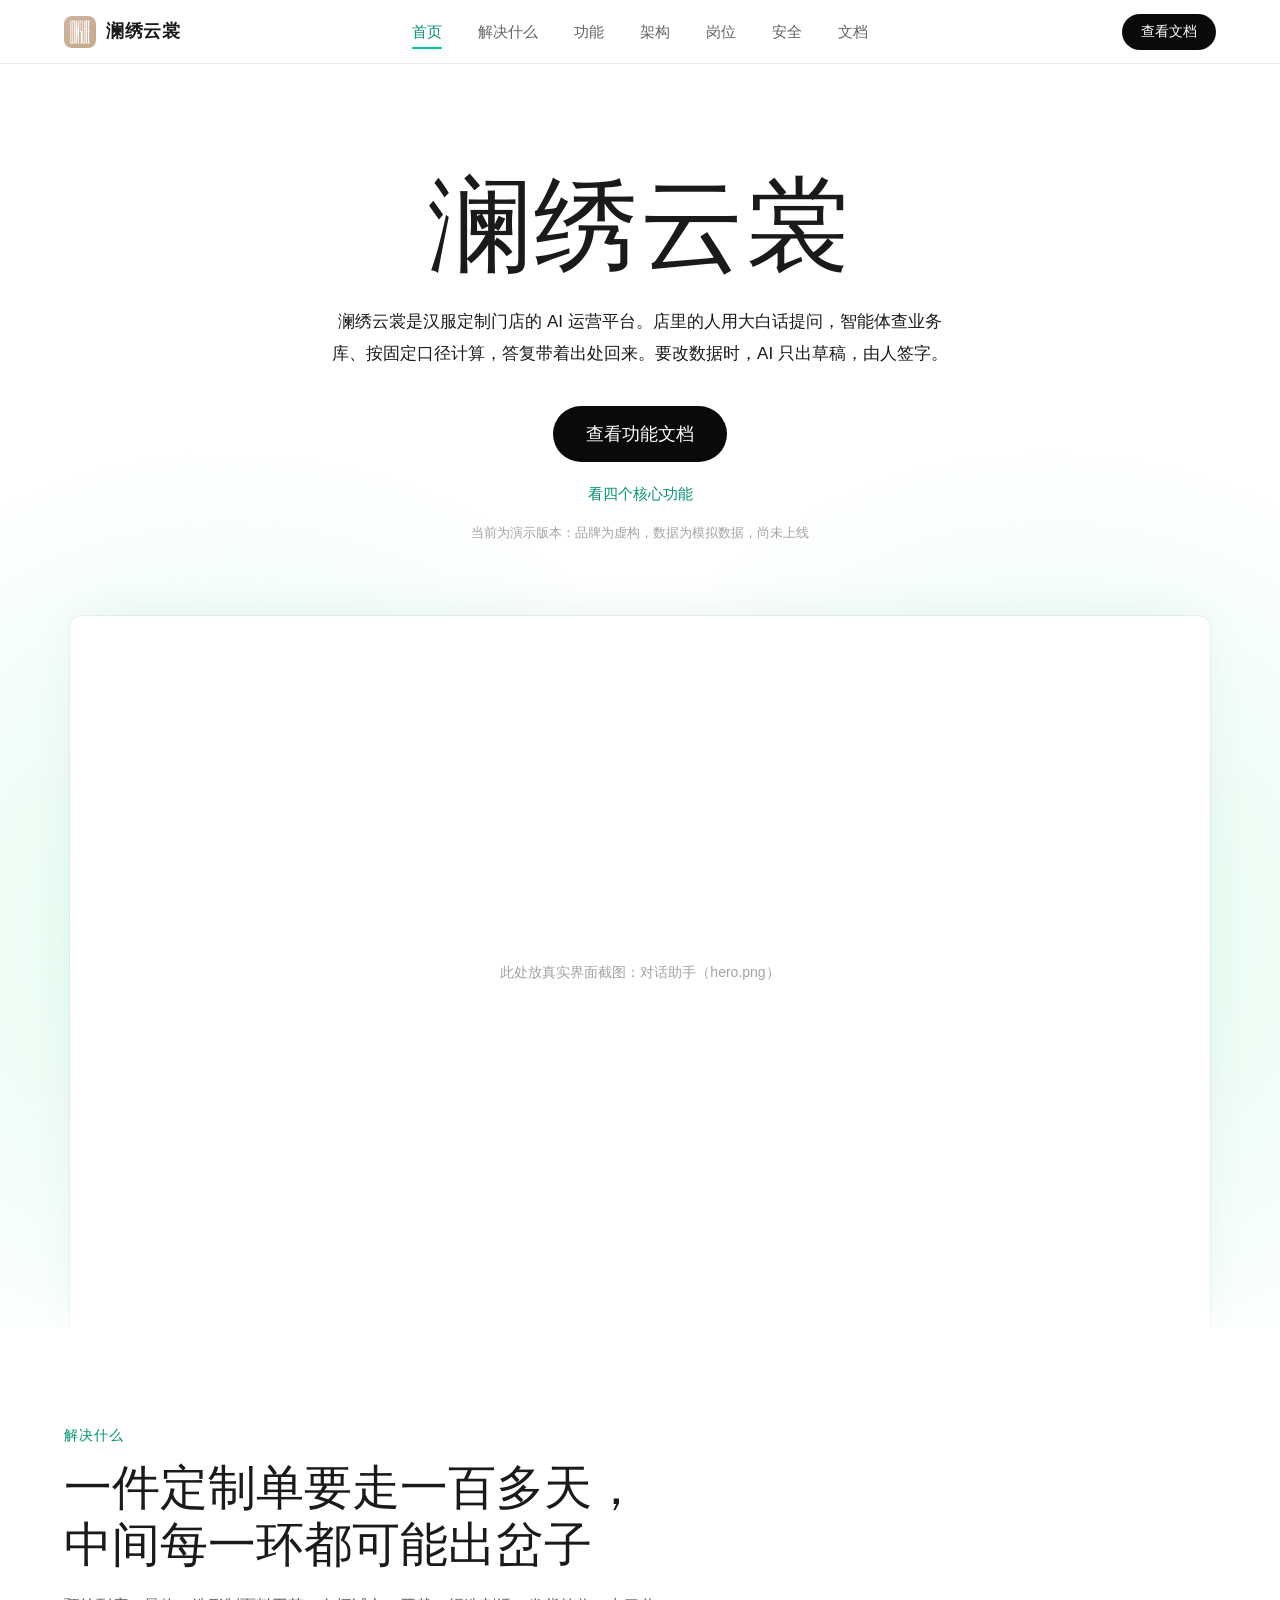
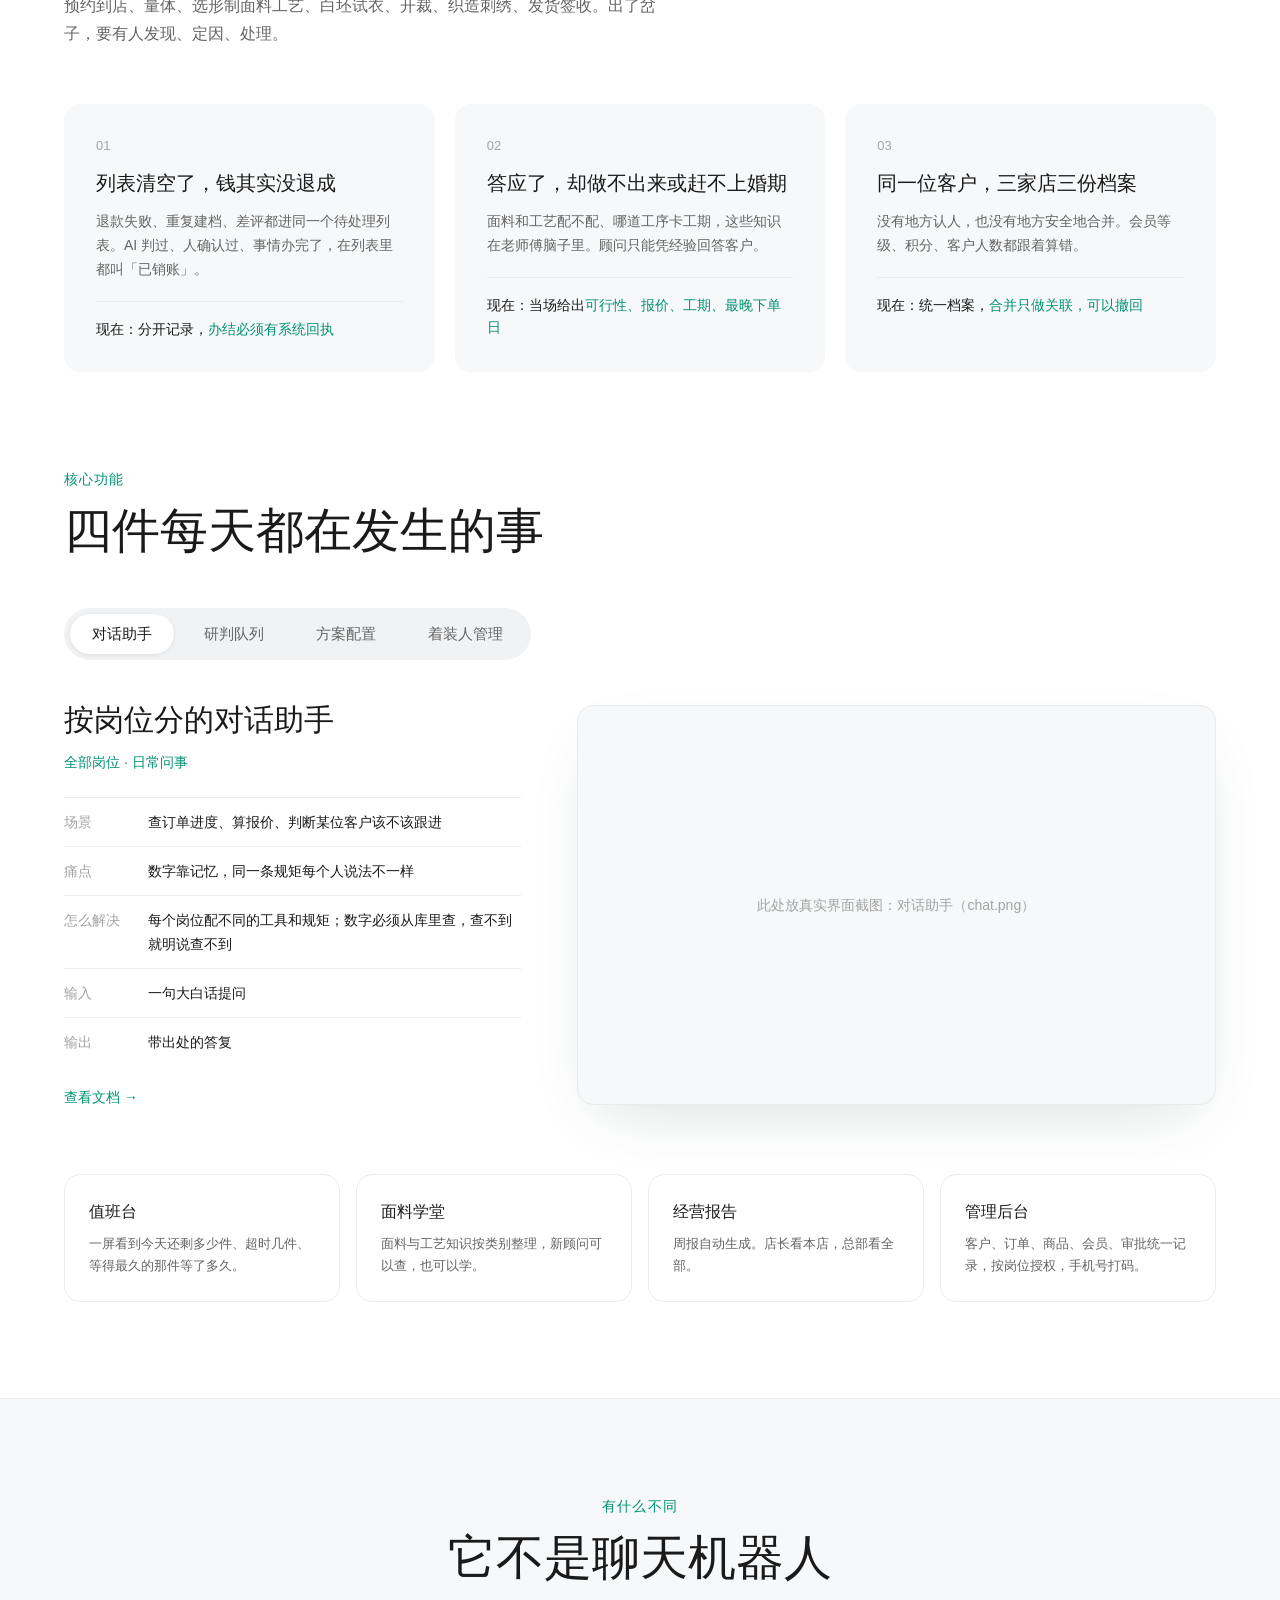
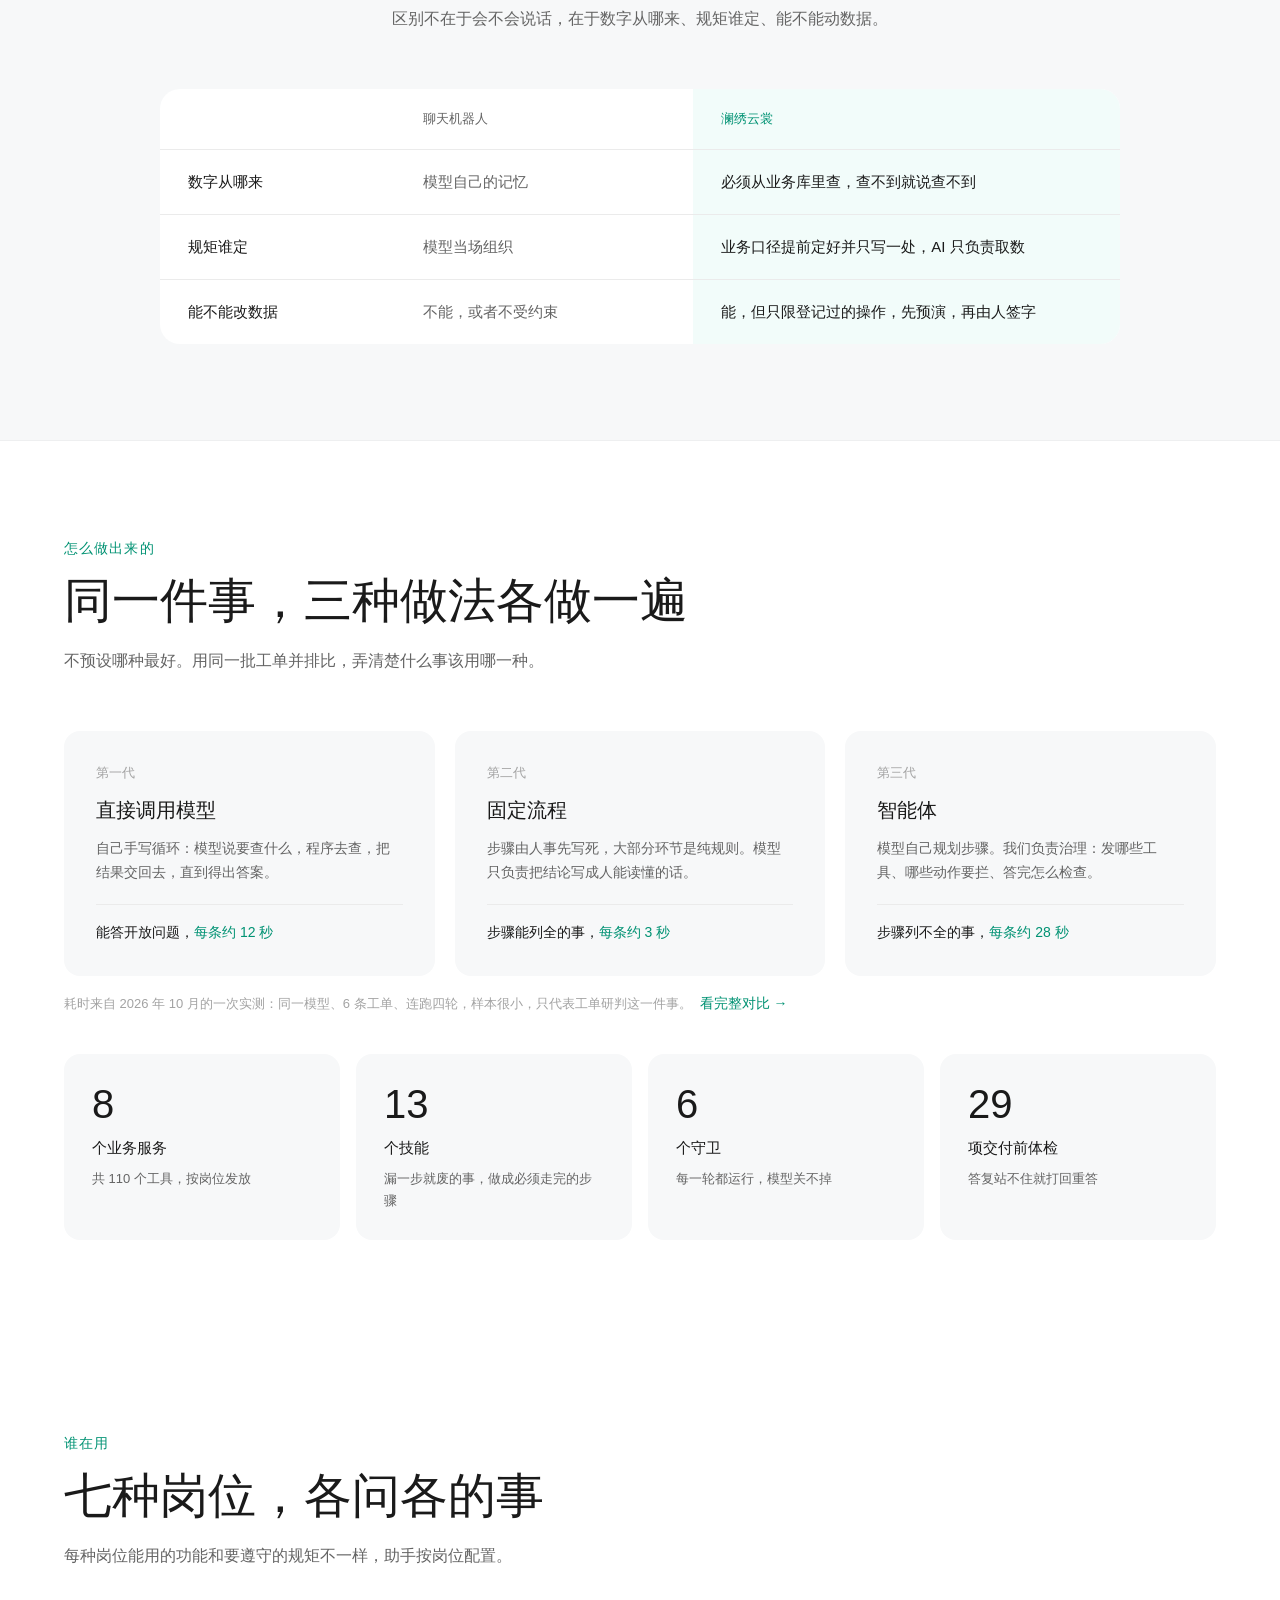
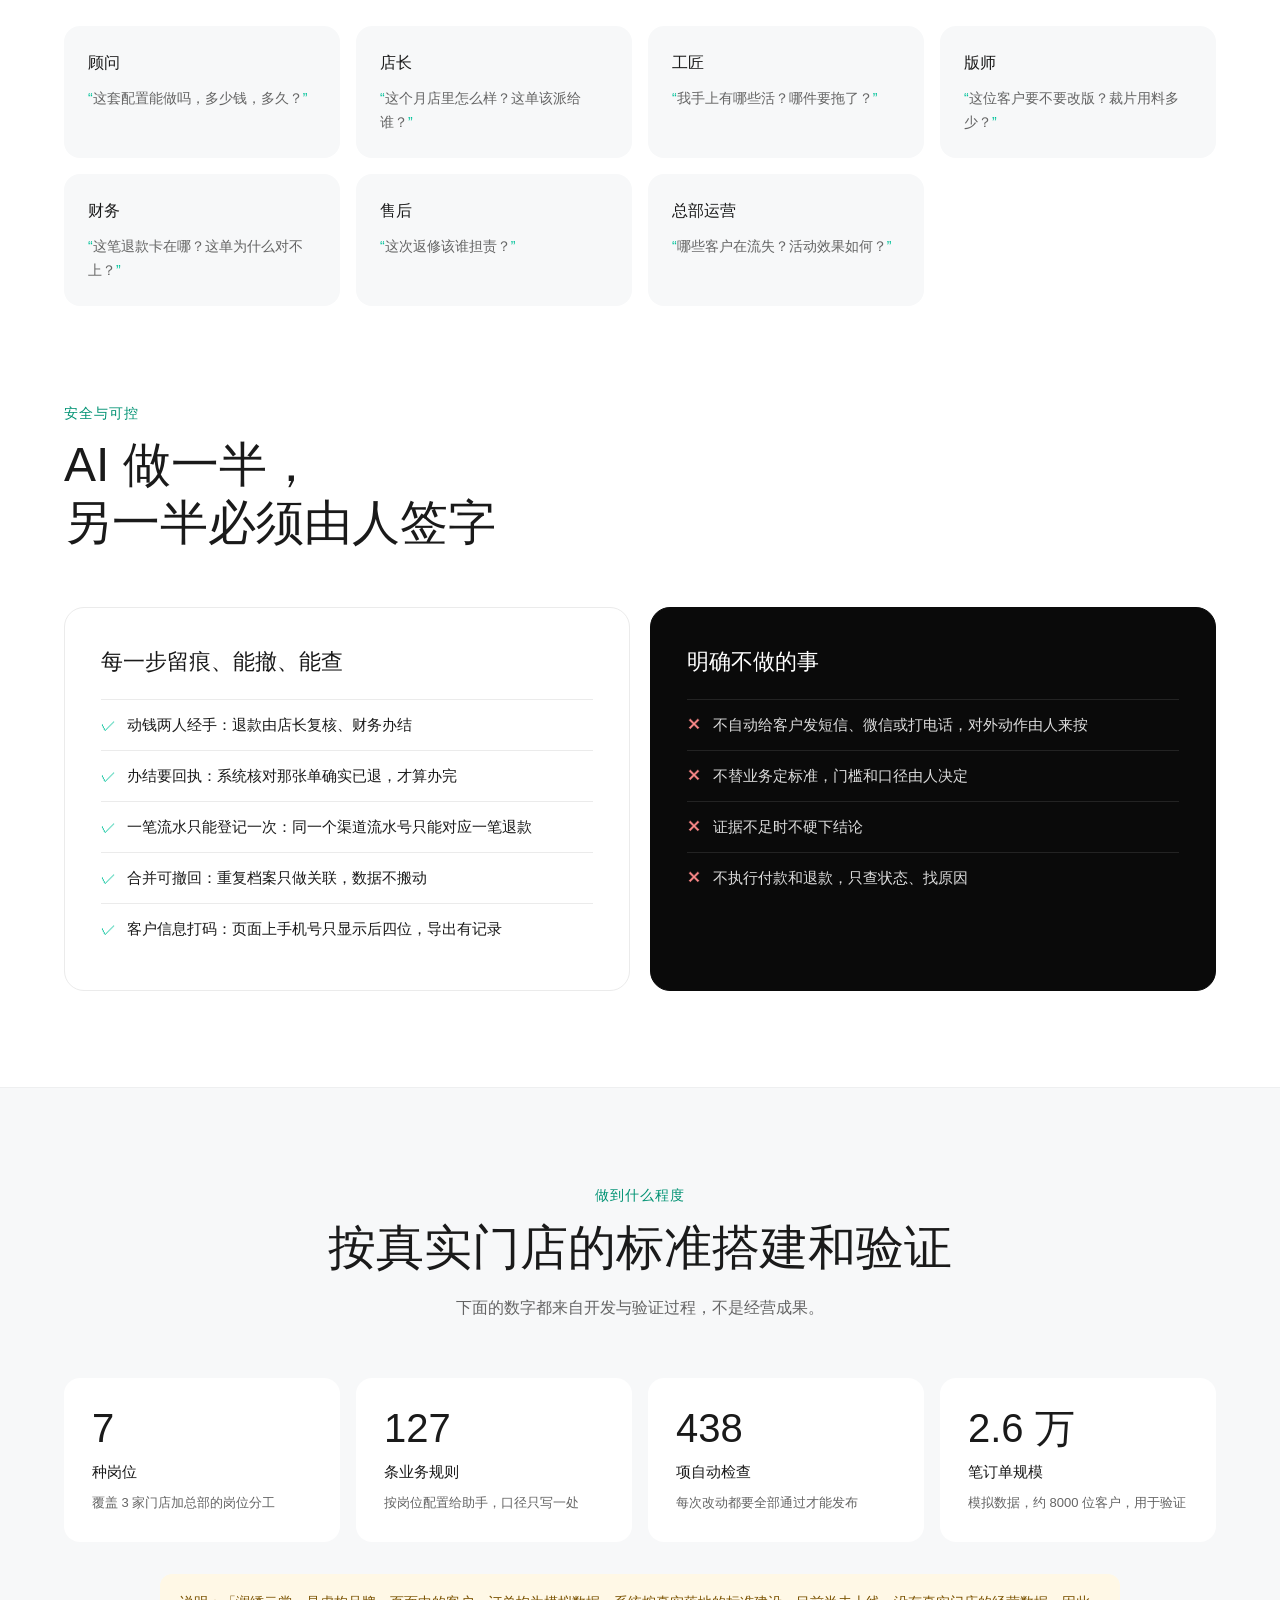
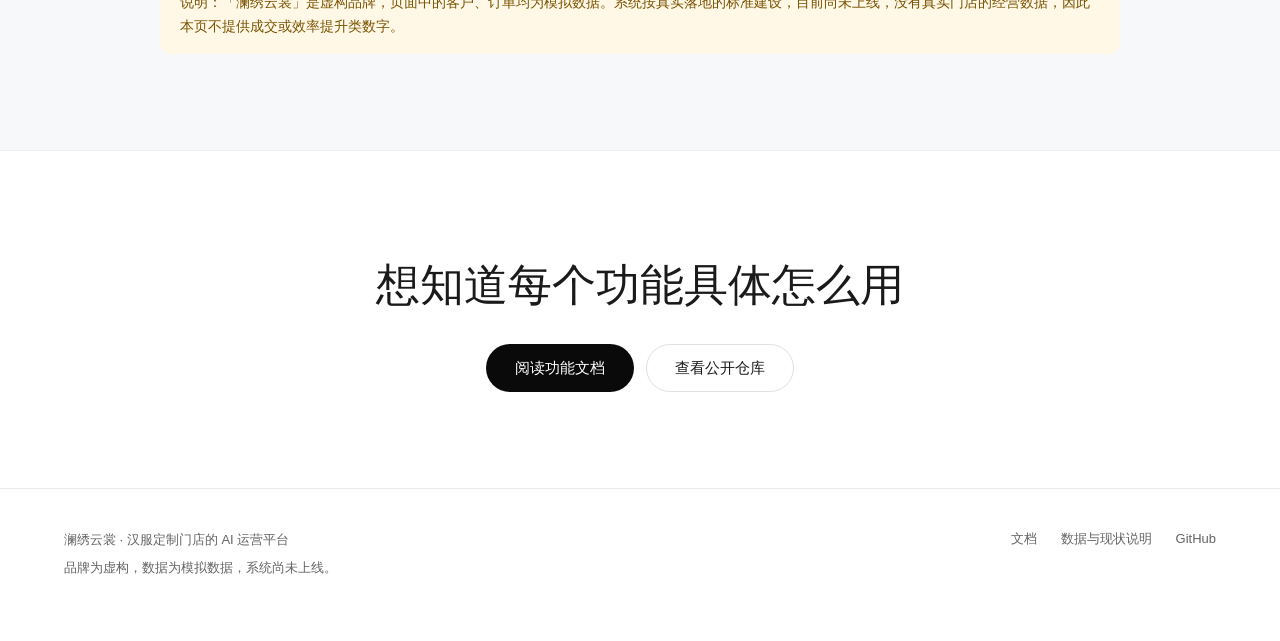
==== index.html @ f22b5553 "换上用户给的标志；手机宽度下防止页面被撑宽 标志原图 3072 见方约 5MB，缩成 180 和 64 两份用于页头和标签页图标。 开发会话用无界面浏览器拍图发现手机宽度下首页整体左偏、左边的字被切。" ====
<!doctype html>
<html lang="zh-CN">
<head>
<meta charset="utf-8">
<meta name="viewport" content="width=device-width, initial-scale=1">
<title>澜绣云裳 · 汉服定制门店的 AI 运营平台</title>
<meta name="description" content="店里的人用大白话问，智能体去查库、按固定口径算，给出带出处的答复；要动数据时 AI 出草稿、人签字。">
<link rel="icon" type="image/png" href="assets/favicon.png">
<link rel="apple-touch-icon" href="assets/logo-180.png">
<link rel="stylesheet" href="style.css">
</head>
<body>

<header class="head">
  <div class="wrap">
    <a class="logo" href="index.html"><img class="logo-img" src="assets/logo-180.png" alt="澜绣云裳 LONSUEE 标志" width="32" height="32">澜绣云裳</a>
    <nav class="nav">
      <a class="on" href="index.html">首页</a>
      <a href="#pain">解决什么</a>
      <a href="#features">功能</a>
      <a href="#arch">架构</a>
      <a href="#roles">岗位</a>
      <a href="#safe">安全</a>
      <a href="docs.html">文档</a>
    </nav>
    <a class="btn btn-dark btn-sm" href="docs.html">查看文档</a>
  </div>
</header>

<main>

<section class="hero">
  <div class="wrap">
    <h1>澜绣云裳</h1>
    <p class="lead">澜绣云裳是汉服定制门店的 AI 运营平台。店里的人用大白话提问，智能体查业务库、按固定口径计算，答复带着出处回来。要改数据时，AI 只出草稿，由人签字。</p>
    <div class="actions">
      <a class="btn btn-dark" href="docs.html">查看功能文档</a>
    </div>
    <a class="hero-link" href="#features">看四个核心功能</a>
    <p class="hero-note">当前为演示版本：品牌为虚构，数据为模拟数据，尚未上线</p>
    <div class="hero-shot">
      <div class="shot" data-name="对话助手（hero.png）"><img src="screenshots/hero.png" alt="对话助手界面"><span class="tag">演示数据</span></div>
    </div>
  </div>
</section>

<section class="block" id="pain">
  <div class="wrap">
    <div class="eyebrow">解决什么</div>
    <h2 class="h2">一件定制单要走一百多天，<br>中间每一环都可能出岔子</h2>
    <p class="sub">预约到店、量体、选形制面料工艺、白坯试衣、开裁、织造刺绣、发货签收。出了岔子，要有人发现、定因、处理。</p>
    <div class="grid3">
      <div class="card">
        <div class="n">01</div>
        <h3>列表清空了，钱其实没退成</h3>
        <p>退款失败、重复建档、差评都进同一个待处理列表。AI 判过、人确认过、事情办完了，在列表里都叫「已销账」。</p>
        <div class="cost">现在：分开记录，<b>办结必须有系统回执</b></div>
      </div>
      <div class="card">
        <div class="n">02</div>
        <h3>答应了，却做不出来或赶不上婚期</h3>
        <p>面料和工艺配不配、哪道工序卡工期，这些知识在老师傅脑子里。顾问只能凭经验回答客户。</p>
        <div class="cost">现在：当场给出<b>可行性、报价、工期、最晚下单日</b></div>
      </div>
      <div class="card">
        <div class="n">03</div>
        <h3>同一位客户，三家店三份档案</h3>
        <p>没有地方认人，也没有地方安全地合并。会员等级、积分、客户人数都跟着算错。</p>
        <div class="cost">现在：统一档案，<b>合并只做关联，可以撤回</b></div>
      </div>
    </div>
  </div>
</section>

<section class="block" id="features" style="padding-top:0">
  <div class="wrap">
    <div class="eyebrow">核心功能</div>
    <h2 class="h2">四件每天都在发生的事</h2>
    <div class="tabs" role="tablist">
      <button class="on" data-t="chat">对话助手</button>
      <button data-t="queue">研判队列</button>
      <button data-t="scheme">方案配置</button>
      <button data-t="wearers">着装人管理</button>
    </div>

    <div class="scene on" id="s-chat">
      <div>
        <h3>按岗位分的对话助手</h3>
        <div class="who">全部岗位 · 日常问事</div>
        <ul class="six">
          <li><span>场景</span>查订单进度、算报价、判断某位客户该不该跟进</li>
          <li><span>痛点</span>数字靠记忆，同一条规矩每个人说法不一样</li>
          <li><span>怎么解决</span>每个岗位配不同的工具和规矩；数字必须从库里查，查不到就明说查不到</li>
          <li><span>输入</span>一句大白话提问</li>
          <li><span>输出</span>带出处的答复</li>
        </ul>
        <a class="more" href="docs.html#chat">查看文档 →</a>
      </div>
      <div class="shot" data-name="对话助手（chat.png）"><img src="screenshots/chat.png" alt="对话助手界面"><span class="tag">演示数据</span></div>
    </div>

    <div class="scene" id="s-queue">
      <div>
        <h3>研判队列：AI 出草稿，人签字</h3>
        <div class="who">店长 · 售后 · 财务 · 总部运营</div>
        <ul class="six">
          <li><span>场景</span>处理退款失败、疑似重复客户、售后判责、差评</li>
          <li><span>痛点</span>「AI 判了」「人认了」「办完了」混成一个状态，看着清空了钱没退</li>
          <li><span>怎么解决</span>AI 给出根因、建议和证据；人采纳、改判或升级；凭系统单号回执才能办结；动钱的事两个人经手</li>
          <li><span>输入</span>系统每天扫出的待处理事项</li>
          <li><span>输出</span>可追溯的处理结论和办结回执</li>
        </ul>
        <a class="more" href="docs.html#queue">查看文档 →</a>
      </div>
      <div class="shot" data-name="研判队列（queue.png）"><img src="screenshots/queue.png" alt="研判队列界面"><span class="tag">演示数据</span></div>
    </div>

    <div class="scene" id="s-scheme">
      <div>
        <h3>方案配置：当场回答能不能做</h3>
        <div class="who">顾问 · 店内接待定制客户</div>
        <ul class="six">
          <li><span>场景</span>客户选好形制、面料、工艺，问能不能做、多少钱、什么时候拿到</li>
          <li><span>痛点</span>相容关系和工期卡点靠经验，答应了才发现做不出或赶不上</li>
          <li><span>怎么解决</span>按工艺相容规则和产能排期，当场给出结论</li>
          <li><span>输入</span>客户的选择和期望交付日期</li>
          <li><span>输出</span>可行性、报价、工期、最晚下单日</li>
        </ul>
        <a class="more" href="docs.html#scheme">查看文档 →</a>
      </div>
      <div class="shot" data-name="方案配置（scheme.png）"><img src="screenshots/scheme.png" alt="方案配置界面"><span class="tag">演示数据</span></div>
    </div>

    <div class="scene" id="s-wearers">
      <div>
        <h3>着装人管理：尺码跟着穿的人走</h3>
        <div class="who">顾问 · 一家人里有多位穿衣的人</div>
        <ul class="six">
          <li><span>场景</span>妈妈给女儿定制：付款的、收货的、量体的是三个人</li>
          <li><span>痛点</span>尺码记在付款人名下，孩子长高了没人知道该重新量</li>
          <li><span>怎么解决</span>按穿的人管理尺码和复量提醒，儿童带成长身高预测</li>
          <li><span>输入</span>量体记录</li>
          <li><span>输出</span>尺码推荐、复量提醒</li>
        </ul>
        <a class="more" href="docs.html#wearers">查看文档 →</a>
      </div>
      <div class="shot" data-name="着装人管理（wearers.png）"><img src="screenshots/wearers.png" alt="着装人管理界面"><span class="tag">演示数据</span></div>
    </div>

    <div class="grid4">
      <a class="mini" href="docs.html#duty"><h4>值班台</h4><p>一屏看到今天还剩多少件、超时几件、等得最久的那件等了多久。</p></a>
      <a class="mini" href="docs.html#fabric"><h4>面料学堂</h4><p>面料与工艺知识按类别整理，新顾问可以查，也可以学。</p></a>
      <a class="mini" href="docs.html#report"><h4>经营报告</h4><p>周报自动生成。店长看本店，总部看全部。</p></a>
      <a class="mini" href="docs.html#admin"><h4>管理后台</h4><p>客户、订单、商品、会员、审批统一记录，按岗位授权，手机号打码。</p></a>
    </div>
  </div>
</section>

<section class="block panel center">
  <div class="wrap">
    <div class="eyebrow">有什么不同</div>
    <h2 class="h2">它不是聊天机器人</h2>
    <p class="sub">区别不在于会不会说话，在于数字从哪来、规矩谁定、能不能动数据。</p>
    <div class="cmp">
      <div class="row hd"><div></div><div>聊天机器人</div><div>澜绣云裳</div></div>
      <div class="row"><div>数字从哪来</div><div>模型自己的记忆</div><div>必须从业务库里查，查不到就说查不到</div></div>
      <div class="row"><div>规矩谁定</div><div>模型当场组织</div><div>业务口径提前定好并只写一处，AI 只负责取数</div></div>
      <div class="row"><div>能不能改数据</div><div>不能，或者不受约束</div><div>能，但只限登记过的操作，先预演，再由人签字</div></div>
    </div>
  </div>
</section>

<section class="block" id="arch">
  <div class="wrap">
    <div class="eyebrow">怎么做出来的</div>
    <h2 class="h2">同一件事，三种做法各做一遍</h2>
    <p class="sub">不预设哪种最好。用同一批工单并排比，弄清楚什么事该用哪一种。</p>
    <div class="grid3">
      <a class="card" href="docs.html#v1">
        <div class="n">第一代</div>
        <h3>直接调用模型</h3>
        <p>自己手写循环：模型说要查什么，程序去查，把结果交回去，直到得出答案。</p>
        <div class="cost">能答开放问题，<b>每条约 12 秒</b></div>
      </a>
      <a class="card" href="docs.html#v2">
        <div class="n">第二代</div>
        <h3>固定流程</h3>
        <p>步骤由人事先写死，大部分环节是纯规则。模型只负责把结论写成人能读懂的话。</p>
        <div class="cost">步骤能列全的事，<b>每条约 3 秒</b></div>
      </a>
      <a class="card" href="docs.html#v3">
        <div class="n">第三代</div>
        <h3>智能体</h3>
        <p>模型自己规划步骤。我们负责治理：发哪些工具、哪些动作要拦、答完怎么检查。</p>
        <div class="cost">步骤列不全的事，<b>每条约 28 秒</b></div>
      </a>
    </div>
    <p class="hero-note" style="text-align:left">耗时来自 2026 年 10 月的一次实测：同一模型、6 条工单、连跑四轮，样本很小，只代表工单研判这一件事。<a class="more" style="margin:0 0 0 8px" href="docs.html#compare">看完整对比 →</a></p>
    <div class="facts" style="margin-top:40px">
      <a class="fact" href="docs.html#services" style="background:var(--sunken)"><div class="v">8</div><div class="k">个业务服务</div><div class="q">共 110 个工具，按岗位发放</div></a>
      <a class="fact" href="docs.html#skills" style="background:var(--sunken)"><div class="v">13</div><div class="k">个技能</div><div class="q">漏一步就废的事，做成必须走完的步骤</div></a>
      <a class="fact" href="docs.html#guards" style="background:var(--sunken)"><div class="v">6</div><div class="k">个守卫</div><div class="q">每一轮都运行，模型关不掉</div></a>
      <a class="fact" href="docs.html#loop" style="background:var(--sunken)"><div class="v">29</div><div class="k">项交付前体检</div><div class="q">答复站不住就打回重答</div></a>
    </div>
  </div>
</section>

<section class="block" id="roles">
  <div class="wrap">
    <div class="eyebrow">谁在用</div>
    <h2 class="h2">七种岗位，各问各的事</h2>
    <p class="sub">每种岗位能用的功能和要遵守的规矩不一样，助手按岗位配置。</p>
    <div class="roles">
      <div class="role"><b>顾问</b><p>这套配置能做吗，多少钱，多久？</p></div>
      <div class="role"><b>店长</b><p>这个月店里怎么样？这单该派给谁？</p></div>
      <div class="role"><b>工匠</b><p>我手上有哪些活？哪件要拖了？</p></div>
      <div class="role"><b>版师</b><p>这位客户要不要改版？裁片用料多少？</p></div>
      <div class="role"><b>财务</b><p>这笔退款卡在哪？这单为什么对不上？</p></div>
      <div class="role"><b>售后</b><p>这次返修该谁担责？</p></div>
      <div class="role"><b>总部运营</b><p>哪些客户在流失？活动效果如何？</p></div>
    </div>
  </div>
</section>

<section class="block" id="safe" style="padding-top:0">
  <div class="wrap">
    <div class="eyebrow">安全与可控</div>
    <h2 class="h2">AI 做一半，<br>另一半必须由人签字</h2>
    <div class="safe">
      <div class="box">
        <h3>每一步留痕、能撤、能查</h3>
        <ul>
          <li><b>动钱两人经手</b>：退款由店长复核、财务办结</li>
          <li><b>办结要回执</b>：系统核对那张单确实已退，才算办完</li>
          <li><b>一笔流水只能登记一次</b>：同一个渠道流水号只能对应一笔退款</li>
          <li><b>合并可撤回</b>：重复档案只做关联，数据不搬动</li>
          <li><b>客户信息打码</b>：页面上手机号只显示后四位，导出有记录</li>
        </ul>
      </div>
      <div class="box dark">
        <h3>明确不做的事</h3>
        <ul>
          <li>不自动给客户发短信、微信或打电话，对外动作由人来按</li>
          <li>不替业务定标准，门槛和口径由人决定</li>
          <li>证据不足时不硬下结论</li>
          <li>不执行付款和退款，只查状态、找原因</li>
        </ul>
      </div>
    </div>
  </div>
</section>

<section class="block panel center">
  <div class="wrap">
    <div class="eyebrow">做到什么程度</div>
    <h2 class="h2">按真实门店的标准搭建和验证</h2>
    <p class="sub">下面的数字都来自开发与验证过程，不是经营成果。</p>
    <div class="facts">
      <div class="fact"><div class="v">7</div><div class="k">种岗位</div><div class="q">覆盖 3 家门店加总部的岗位分工</div></div>
      <div class="fact"><div class="v">127</div><div class="k">条业务规则</div><div class="q">按岗位配置给助手，口径只写一处</div></div>
      <div class="fact"><div class="v">438</div><div class="k">项自动检查</div><div class="q">每次改动都要全部通过才能发布</div></div>
      <div class="fact"><div class="v">2.6 万</div><div class="k">笔订单规模</div><div class="q">模拟数据，约 8000 位客户，用于验证</div></div>
    </div>
    <div class="notice">说明：「澜绣云裳」是虚构品牌，页面中的客户、订单均为模拟数据。系统按真实落地的标准建设，目前尚未上线，没有真实门店的经营数据，因此本页不提供成交或效率提升类数字。</div>
  </div>
</section>

<section class="cta">
  <div class="wrap">
    <h2 class="h2">想知道每个功能具体怎么用</h2>
    <div class="actions">
      <a class="btn btn-dark" href="docs.html">阅读功能文档</a>
      <a class="btn btn-line" href="https://github.com/843773296-rgb/lanxiu-yunshang-agent" rel="noopener">查看公开仓库</a>
    </div>
  </div>
</section>

</main>

<footer>
  <div class="wrap">
    <div>
      <p>澜绣云裳 · 汉服定制门店的 AI 运营平台</p>
      <p>品牌为虚构，数据为模拟数据，系统尚未上线。</p>
    </div>
    <div class="links">
      <a href="docs.html">文档</a>
      <a href="docs.html#status">数据与现状说明</a>
      <a href="https://github.com/843773296-rgb/lanxiu-yunshang-agent" rel="noopener">GitHub</a>
    </div>
  </div>
</footer>

<script>
// 截图没放进 screenshots/ 时显示占位框
document.querySelectorAll('.shot img').forEach(function (img) {
  function empty() { img.parentNode.classList.add('empty'); }
  if (img.complete && !img.naturalWidth) empty();
  img.addEventListener('error', empty);
});
// 功能切换
document.querySelectorAll('.tabs button').forEach(function (b) {
  b.addEventListener('click', function () {
    document.querySelectorAll('.tabs button').forEach(function (x) { x.classList.toggle('on', x === b); });
    document.querySelectorAll('.scene').forEach(function (s) { s.classList.toggle('on', s.id === 's-' + b.dataset.t); });
  });
});
</script>
</body>
</html>
---- style.css ----
/* 澜绣云裳介绍页 · 首页与文档页共用样式 */
:root {
  --brand: #00c29a;
  --brand-deep: #009273;
  --brand-50: #f2fcfa;
  --brand-100: #ddf0ec;
  --text: #1a1a1a;
  --text-2: #646464;
  --text-3: #a3a3a3;
  --page: #fff;
  --sunken: #f7f8f9;
  --chip: #f1f2f4;
  --border: #ebebeb;
  --dark: #0a0a0a;
  --warn-bg: #fff8e6;
  --warn-text: #7a5200;
  --container: 1200px;
  --header-h: 64px;
  --r-card: 16px;
  --r-panel: 20px;
  --font: "PingFang SC", -apple-system, BlinkMacSystemFont, "Segoe UI", "Microsoft YaHei", Roboto, "Helvetica Neue", sans-serif;
}
* { box-sizing: border-box; }
html { scroll-behavior: smooth; scroll-padding-top: calc(var(--header-h) + 16px); }
body { margin: 0; font-family: var(--font); color: var(--text); background: var(--page); line-height: 1.6; -webkit-font-smoothing: antialiased; }
a { color: inherit; text-decoration: none; }
img { max-width: 100%; display: block; }
.wrap { max-width: var(--container); margin: 0 auto; padding: 0 24px; }

/* 顶栏 */
.head { position: fixed; top: 0; left: 0; right: 0; z-index: 50; height: var(--header-h); background: rgba(255,255,255,.82); backdrop-filter: blur(20px); -webkit-backdrop-filter: blur(20px); border-bottom: 1px solid rgba(189,189,189,.15); }
.head .wrap { height: 100%; display: flex; align-items: center; gap: 40px; }
.logo { display: flex; align-items: center; gap: 10px; font-size: 18px; font-weight: 600; letter-spacing: .04em; }
.logo-mark { width: 28px; height: 28px; border-radius: 8px; background: linear-gradient(135deg, var(--brand), #6fe0c6); color: #fff; display: grid; place-items: center; font-size: 15px; font-weight: 600; }
.nav { display: flex; gap: 28px; font-size: 14px; color: var(--text-2); flex: 1; }
.nav a:hover, .nav a.on { color: var(--text); }
.btn { display: inline-flex; align-items: center; justify-content: center; gap: 8px; height: 48px; padding: 0 28px; border-radius: 999px; font-size: 15px; font-weight: 500; border: 1px solid transparent; cursor: pointer; transition: transform .2s, background .2s, border-color .2s; }
.btn:hover { transform: translateY(-1px); }
.btn-dark { background: var(--dark); color: #fff; }
.btn-dark:hover { background: #2a2a2a; }
.btn-line { background: #fff; border-color: #e0e0e0; color: var(--text); }
.btn-line:hover { border-color: var(--text); }
.btn-sm { height: 36px; padding: 0 18px; font-size: 14px; }

/* 首屏 */
.hero { position: relative; overflow: hidden; padding-top: calc(var(--header-h) + 88px); text-align: center; }
.hero::before { content: ""; position: absolute; top: 60px; left: 50%; width: 1100px; height: 620px; margin-left: -550px; background: radial-gradient(closest-side at 35% 45%, #dbf7ff 0%, rgba(219,247,255,0) 100%), radial-gradient(closest-side at 68% 50%, #e9fff4 0%, rgba(233,255,244,0) 100%); pointer-events: none; }
.hero .wrap { position: relative; }
.pill { display: inline-flex; align-items: center; gap: 8px; height: 32px; padding: 0 14px; border-radius: 999px; background: var(--brand-50); border: 1px solid var(--brand-100); color: var(--brand-deep); font-size: 13px; }
.pill i { width: 6px; height: 6px; border-radius: 50%; background: var(--brand); }
.hero h1 { margin: 24px 0 0; font-size: 80px; font-weight: 500; line-height: 1.08; letter-spacing: -.01em; }
.hero h1 em { font-style: normal; color: var(--brand-deep); }
.lead { max-width: 640px; margin: 24px auto 0; font-size: 16px; font-weight: 300; line-height: 28px; }
.actions { display: flex; justify-content: center; gap: 12px; margin-top: 32px; flex-wrap: wrap; }
.hero-note { margin-top: 16px; font-size: 13px; color: var(--text-3); }
.hero-shot { position: relative; max-width: 1040px; margin: 64px auto 0; }
.hero-shot::after { content: ""; position: absolute; left: 0; right: 0; bottom: 0; height: 160px; background: linear-gradient(to top, #fff 14%, rgba(255,255,255,0)); pointer-events: none; }

/* 截图框：真截图放进 screenshots/ 后自动显示，没放时显示占位 */
.shot { position: relative; border-radius: var(--r-card); border: 1px solid var(--border); background: var(--sunken); overflow: hidden; box-shadow: 0 24px 60px -24px rgba(0,60,50,.18); }
.shot img { width: 100%; height: auto; }
.shot.empty { aspect-ratio: 16 / 10; display: grid; place-items: center; }
.shot.empty img { display: none; }
.shot.empty::before { content: "此处放真实界面截图：" attr(data-name); color: var(--text-3); font-size: 14px; padding: 24px; text-align: center; }
.shot .tag { position: absolute; right: 12px; top: 12px; padding: 2px 10px; border-radius: 999px; background: rgba(10,10,10,.6); color: #fff; font-size: 12px; }
.shot.empty .tag { display: none; }

/* 通用版块 */
section.block { padding: 96px 0; }
.eyebrow { font-size: 14px; color: var(--brand-deep); letter-spacing: .08em; }
.h2 { margin: 12px 0 0; font-size: 48px; font-weight: 400; line-height: 1.2; }
.sub { max-width: 620px; margin: 18px 0 0; font-size: 16px; font-weight: 300; line-height: 28px; color: var(--text-2); }
.center { text-align: center; }
.center .sub { margin-left: auto; margin-right: auto; }

/* 痛点卡片 */
.grid3 { display: grid; grid-template-columns: repeat(3, 1fr); gap: 20px; margin-top: 56px; }
.card { padding: 32px; border-radius: var(--r-card); background: var(--sunken); }
.card .n { font-size: 13px; color: var(--text-3); }
.card h3 { margin: 12px 0 0; font-size: 20px; font-weight: 500; line-height: 1.4; }
.card p { margin: 12px 0 0; font-size: 14px; color: var(--text-2); line-height: 24px; }
.card .cost { margin-top: 20px; padding-top: 16px; border-top: 1px solid var(--border); font-size: 14px; color: var(--text); }
.card .cost b { color: var(--brand-deep); font-weight: 500; }

/* 功能切换 */
.tabs { display: flex; gap: 8px; margin-top: 48px; padding: 6px; border-radius: 999px; background: var(--chip); width: fit-content; max-width: 100%; overflow-x: auto; }
.tabs button { flex: none; height: 40px; padding: 0 22px; border: 0; border-radius: 999px; background: transparent; font: inherit; font-size: 15px; color: var(--text-2); cursor: pointer; }
.tabs button.on { background: #fff; color: var(--text); box-shadow: 0 1px 4px rgba(0,0,0,.08); }
.scene { display: none; grid-template-columns: 5fr 7fr; gap: 56px; align-items: center; margin-top: 40px; }
.scene.on { display: grid; }
.scene h3 { margin: 0; font-size: 30px; font-weight: 500; line-height: 1.3; }
.scene .who { margin-top: 12px; font-size: 14px; color: var(--brand-deep); }
.six { margin: 24px 0 0; padding: 0; list-style: none; }
.six li { display: grid; grid-template-columns: 72px 1fr; gap: 12px; padding: 12px 0; border-top: 1px solid var(--border); font-size: 14px; line-height: 24px; }
.six li span { color: var(--text-3); }
.more { display: inline-block; margin-top: 20px; font-size: 14px; color: var(--brand-deep); }
.more:hover { text-decoration: underline; }
.grid4 { display: grid; grid-template-columns: repeat(4, 1fr); gap: 16px; margin-top: 64px; }
.mini { padding: 24px; border-radius: var(--r-card); border: 1px solid var(--border); background: #fff; transition: border-color .2s, transform .2s; }
.mini:hover { border-color: var(--brand); transform: translateY(-2px); }
.mini h4 { margin: 0; font-size: 16px; font-weight: 500; }
.mini p { margin: 8px 0 0; font-size: 13px; line-height: 22px; color: var(--text-2); }

/* 浅底面板 */
.panel { background: var(--sunken); border-top: 1px solid rgba(189,189,189,.15); border-bottom: 1px solid rgba(189,189,189,.15); }
.cmp { margin: 56px auto 0; max-width: 960px; border-radius: var(--r-panel); background: #fff; overflow: hidden; text-align: left; }
.cmp .row { display: grid; grid-template-columns: 1.1fr 1.4fr 2fr; }
.cmp .row > div { padding: 20px 28px; font-size: 15px; border-top: 1px solid var(--border); }
.cmp .row.hd > div { border-top: 0; font-size: 13px; color: var(--text-3); }
.cmp .row > div:nth-child(2) { color: var(--text-2); }
.cmp .row > div:nth-child(3) { background: var(--brand-50); }
.cmp .row.hd > div:nth-child(3) { color: var(--brand-deep); font-weight: 500; }

/* 岗位 */
.roles { display: grid; grid-template-columns: repeat(4, 1fr); gap: 16px; margin-top: 56px; }
.role { padding: 24px; border-radius: var(--r-card); background: var(--sunken); }
.role b { font-size: 16px; font-weight: 500; }
.role p { margin: 10px 0 0; font-size: 14px; line-height: 24px; color: var(--text-2); }
.role p::before { content: "“"; color: var(--brand); }
.role p::after { content: "”"; color: var(--brand); }

/* 安全 */
.safe { display: grid; grid-template-columns: 1fr 1fr; gap: 20px; margin-top: 56px; }
.safe .box { padding: 36px; border-radius: var(--r-panel); border: 1px solid var(--border); }
.safe .box.dark { background: var(--dark); color: #fff; border-color: var(--dark); }
.safe h3 { margin: 0; font-size: 22px; font-weight: 500; }
.safe ul { margin: 20px 0 0; padding: 0; list-style: none; }
.safe li { position: relative; padding: 12px 0 12px 26px; font-size: 15px; line-height: 26px; border-top: 1px solid var(--border); }
.safe .dark li { border-color: rgba(255,255,255,.1); color: rgba(255,255,255,.86); }
.safe li::before { content: "✓"; position: absolute; left: 0; color: var(--brand); }
.safe .dark li::before { content: "✕"; color: #ff8a8a; }
.safe li b { font-weight: 500; }

/* 数字 */
.facts { display: grid; grid-template-columns: repeat(4, 1fr); gap: 16px; margin-top: 56px; text-align: left; }
.fact { padding: 28px; border-radius: var(--r-card); background: #fff; }
.fact .v { font-size: 40px; font-weight: 500; line-height: 1.1; }
.fact .k { margin-top: 10px; font-size: 15px; }
.fact .q { margin-top: 8px; font-size: 13px; line-height: 22px; color: var(--text-2); }
.notice { max-width: 960px; margin: 32px auto 0; padding: 16px 20px; border-radius: 12px; background: var(--warn-bg); color: var(--warn-text); font-size: 14px; line-height: 24px; text-align: left; }

/* 收尾 */
.cta { padding: 96px 0; text-align: center; }
.cta .h2 { font-size: 44px; }
footer { border-top: 1px solid var(--border); padding: 40px 0 56px; font-size: 13px; color: var(--text-2); }
footer .wrap { display: flex; justify-content: space-between; gap: 32px; flex-wrap: wrap; }
footer p { margin: 0 0 6px; max-width: 640px; line-height: 22px; }
footer a:hover { color: var(--text); }
footer .links { display: flex; gap: 24px; }

/* 文档页 */
.docs { display: grid; grid-template-columns: 260px minmax(0, 1fr); max-width: 1280px; margin: 0 auto; padding-top: var(--header-h); }
.side { position: sticky; top: var(--header-h); align-self: start; height: calc(100vh - var(--header-h)); overflow-y: auto; padding: 28px 16px 40px 24px; border-right: 1px solid var(--border); font-size: 14px; }
.side .grp { margin: 20px 0 6px; padding: 0 12px; font-size: 13px; font-weight: 600; color: var(--text); }
.side .grp:first-child { margin-top: 0; }
.side a { display: block; padding: 7px 12px; border-radius: 8px; color: var(--text-2); }
.side a:hover { background: var(--sunken); color: var(--text); }
.side a.on { background: var(--brand-50); color: var(--brand-deep); font-weight: 500; }
.doc-main { padding: 48px 56px 96px; max-width: 880px; }
.doc { display: none; }
.doc.on, .nojs .doc { display: block; }
.crumb { font-size: 13px; color: var(--text-3); }
.doc h1 { margin: 10px 0 0; font-size: 36px; font-weight: 600; line-height: 1.3; }
.doc .intro { margin: 16px 0 0; font-size: 17px; line-height: 30px; color: var(--text-2); }
.doc h2 { margin: 44px 0 0; padding-top: 28px; border-top: 1px solid var(--border); font-size: 22px; font-weight: 600; }
.doc p, .doc li { font-size: 15px; line-height: 28px; }
.doc p { margin: 14px 0 0; }
.doc ul, .doc ol { margin: 12px 0 0; padding-left: 22px; }
.doc table { width: 100%; margin-top: 18px; border-collapse: collapse; font-size: 14px; line-height: 24px; }
.doc th, .doc td { padding: 12px 14px; border: 1px solid var(--border); text-align: left; vertical-align: top; }
.doc th { background: var(--sunken); font-weight: 500; white-space: nowrap; }
.doc .shot { margin-top: 24px; box-shadow: none; }
.note { margin-top: 20px; padding: 14px 18px; border-radius: 10px; border-left: 3px solid var(--brand); background: var(--brand-50); font-size: 14px; line-height: 24px; }
.note.warn { border-left-color: #e6a700; background: var(--warn-bg); color: var(--warn-text); }
.pager { display: flex; justify-content: space-between; gap: 16px; margin-top: 64px; padding-top: 24px; border-top: 1px solid var(--border); }
.pager a { flex: 1; padding: 14px 18px; border: 1px solid var(--border); border-radius: 12px; font-size: 15px; }
.pager a:hover { border-color: var(--brand); }
.pager a small { display: block; font-size: 12px; color: var(--text-3); }
.pager a.next { text-align: right; }
.pager a.hide { visibility: hidden; }
.menu-btn { display: none; }

@media (max-width: 960px) {
  .nav { display: none; }
  .head .wrap { justify-content: space-between; gap: 12px; }
  .hero { padding-top: calc(var(--header-h) + 40px); }
  .hero h1 { font-size: 38px; line-height: 1.2; }
  .lead, .sub { font-size: 14px; line-height: 24px; }
  .hero-shot { margin-top: 40px; }
  section.block, .cta { padding: 56px 0; }
  .h2, .cta .h2 { font-size: 28px; }
  .grid3, .safe, .scene.on { grid-template-columns: 1fr; gap: 16px; }
  .scene.on { gap: 28px; }
  .scene h3 { font-size: 22px; }
  .grid4, .roles, .facts { grid-template-columns: 1fr 1fr; gap: 12px; }
  .card, .safe .box { padding: 24px; }
  .cmp .row { grid-template-columns: 1fr; }
  .cmp .row.hd { display: none; }
  .cmp .row > div { padding: 12px 20px; border-top: 0; }
  .cmp .row > div:first-child { padding-top: 20px; font-weight: 500; border-top: 1px solid var(--border); }
  .cmp .row > div:nth-child(2)::before { content: "聊天机器人："; color: var(--text-3); }
  .fact .v { font-size: 30px; }
  .docs { grid-template-columns: 1fr; }
  .side { display: none; position: fixed; top: var(--header-h); left: 0; right: 0; bottom: 0; height: auto; z-index: 40; background: #fff; border-right: 0; }
  .side.open { display: block; }
  .doc-main { padding: 32px 20px 72px; }
  .doc h1 { font-size: 28px; }
  .doc table { display: block; overflow-x: auto; }
  .menu-btn { display: inline-flex; }
  .pager { flex-direction: column; }
}
@media (max-width: 520px) {
  .grid4, .roles, .facts { grid-template-columns: 1fr; }
}
@media (prefers-reduced-motion: reduce) {
  html { scroll-behavior: auto; }
  .btn, .mini { transition: none; }
}

.doc td:first-child, .doc th:first-child { min-width: 6em; }

/* ── 对照参考站截图的调整（11-18）── */
/* 顶栏：导航居中，当前项绿色加下划线 */
.head { background: #fff; backdrop-filter: none; -webkit-backdrop-filter: none; border-bottom: 1px solid var(--border); }
.head .wrap { position: relative; }
.nav { position: absolute; left: 50%; transform: translateX(-50%); height: 100%; align-items: center; gap: 36px; font-size: 15px; flex: none; }
.nav a { position: relative; height: 100%; display: flex; align-items: center; }
.nav a.on { color: var(--brand-deep); }
.nav a.on::after { content: ""; position: absolute; left: 0; right: 0; bottom: 14px; height: 2px; border-radius: 2px; background: var(--brand); }
.head .wrap > .btn { margin-left: auto; }
/* 首屏：产品名大标题，薄荷绿光晕从下方两侧托起截图 */
.hero { padding-top: calc(var(--header-h) + 104px); }
.hero::before { top: auto; bottom: 0; left: 0; right: 0; width: auto; height: 78%; margin: 0; background: radial-gradient(60% 70% at 18% 62%, #e3fbf0 0%, rgba(227,251,240,0) 70%), radial-gradient(60% 70% at 82% 62%, #e3fbf0 0%, rgba(227,251,240,0) 70%); }
.hero h1 { margin: 0; font-size: 104px; font-weight: 500; line-height: 1.1; letter-spacing: .02em; }
.lead { max-width: 620px; font-size: 17px; line-height: 32px; }
.hero .actions { margin-top: 36px; }
.hero .btn-dark { height: 56px; padding: 0 32px; font-size: 18px; }
.hero-link { display: inline-block; margin-top: 20px; font-size: 15px; color: var(--brand-deep); }
.hero-link:hover { text-decoration: underline; }
.hero-shot { max-width: 1140px; margin-top: 72px; }
.hero-shot .shot { border: 0; border-radius: 12px 12px 0 0; background: #fff; box-shadow: 0 0 0 1px rgba(0,0,0,.04), 0 -8px 48px -16px rgba(0,120,90,.12); }
/* 文档页：灰底侧栏，分组之间有分隔线，当前页绿色文字；右侧本页目录 */
.docs { grid-template-columns: 300px minmax(0, 1fr) 240px; max-width: none; }
.side { background: var(--sunken); border-right: 0; padding: 20px 28px 48px 36px; font-size: 15px; }
.side .grp { margin: 20px -8px 4px; padding: 22px 8px 6px; border-top: 1px solid #e4e6e9; font-size: 15px; }
.side .grp:first-child { border-top: 0; padding-top: 6px; }
.side a { padding: 9px 0; border-radius: 0; }
.side a:hover { background: none; }
.side a.on { background: none; color: var(--brand-deep); }
.doc-main { margin: 0 auto; padding: 56px 48px 96px; width: 100%; max-width: 860px; }
.doc h1 { font-size: 34px; font-weight: 500; padding-bottom: 28px; border-bottom: 1px solid var(--border); }
.doc .crumb { display: none; }
.doc .intro { margin-top: 28px; font-size: 16px; line-height: 30px; color: var(--text); }
.doc h2 { margin-top: 40px; padding-top: 0; border-top: 0; font-size: 26px; font-weight: 500; }
.doc p, .doc li { font-size: 16px; line-height: 30px; }
.toc { position: sticky; top: calc(var(--header-h) + 56px); align-self: start; margin-right: 32px; padding-left: 18px; border-left: 1px solid var(--border); font-size: 14px; }
.toc b { display: block; margin-bottom: 8px; font-weight: 600; color: var(--text); }
.toc a { display: block; padding: 6px 0; color: var(--text-2); }
.toc a:hover { color: var(--brand-deep); }
.toc:empty { border: 0; }
@media (max-width: 1180px) { .docs { grid-template-columns: 280px minmax(0, 1fr); } .toc { display: none; } }
@media (max-width: 960px) {
  .hero h1 { font-size: 52px; }
  .lead { font-size: 15px; line-height: 26px; }
  .docs { grid-template-columns: 1fr; }
  .head-cta { display: none; }
  .doc-main { padding: 32px 20px 72px; }
}
.doc td:first-child, .doc th:first-child { min-width: 7.5em; }
.doc pre.flow { margin: 18px 0 0; padding: 20px 24px; border-radius: 12px; background: var(--sunken); border: 1px solid var(--border); font: 14px/1.75 "SF Mono", Menlo, Consolas, "PingFang SC", monospace; overflow-x: auto; white-space: pre; }

/* 标志图；手机宽度下防止任何元素把页面撑宽 */
.logo-img { width: 32px; height: 32px; border-radius: 8px; display: block; }
html, body { overflow-x: clip; max-width: 100%; }
.hero { overflow: hidden; }
.scene > *, .grid3 > *, .grid4 > *, .facts > *, .roles > *, .safe > * { min-width: 0; }
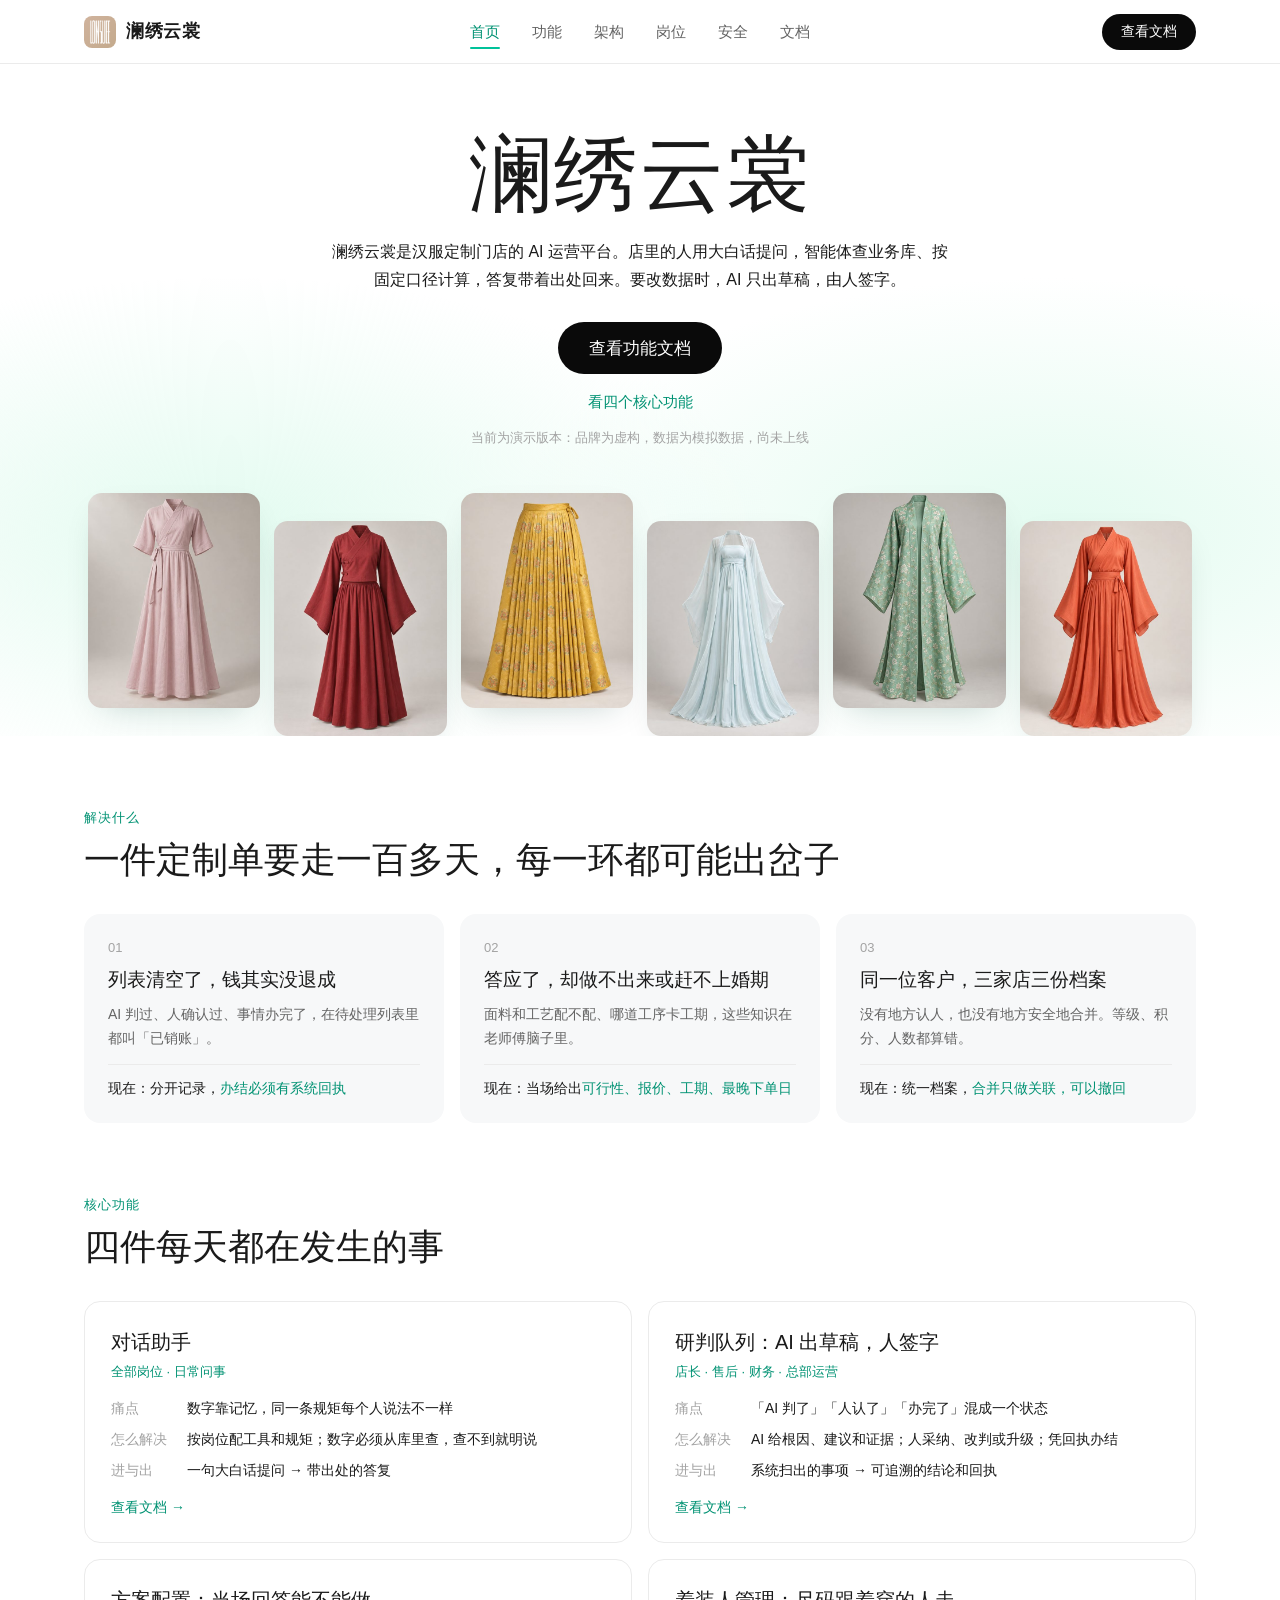
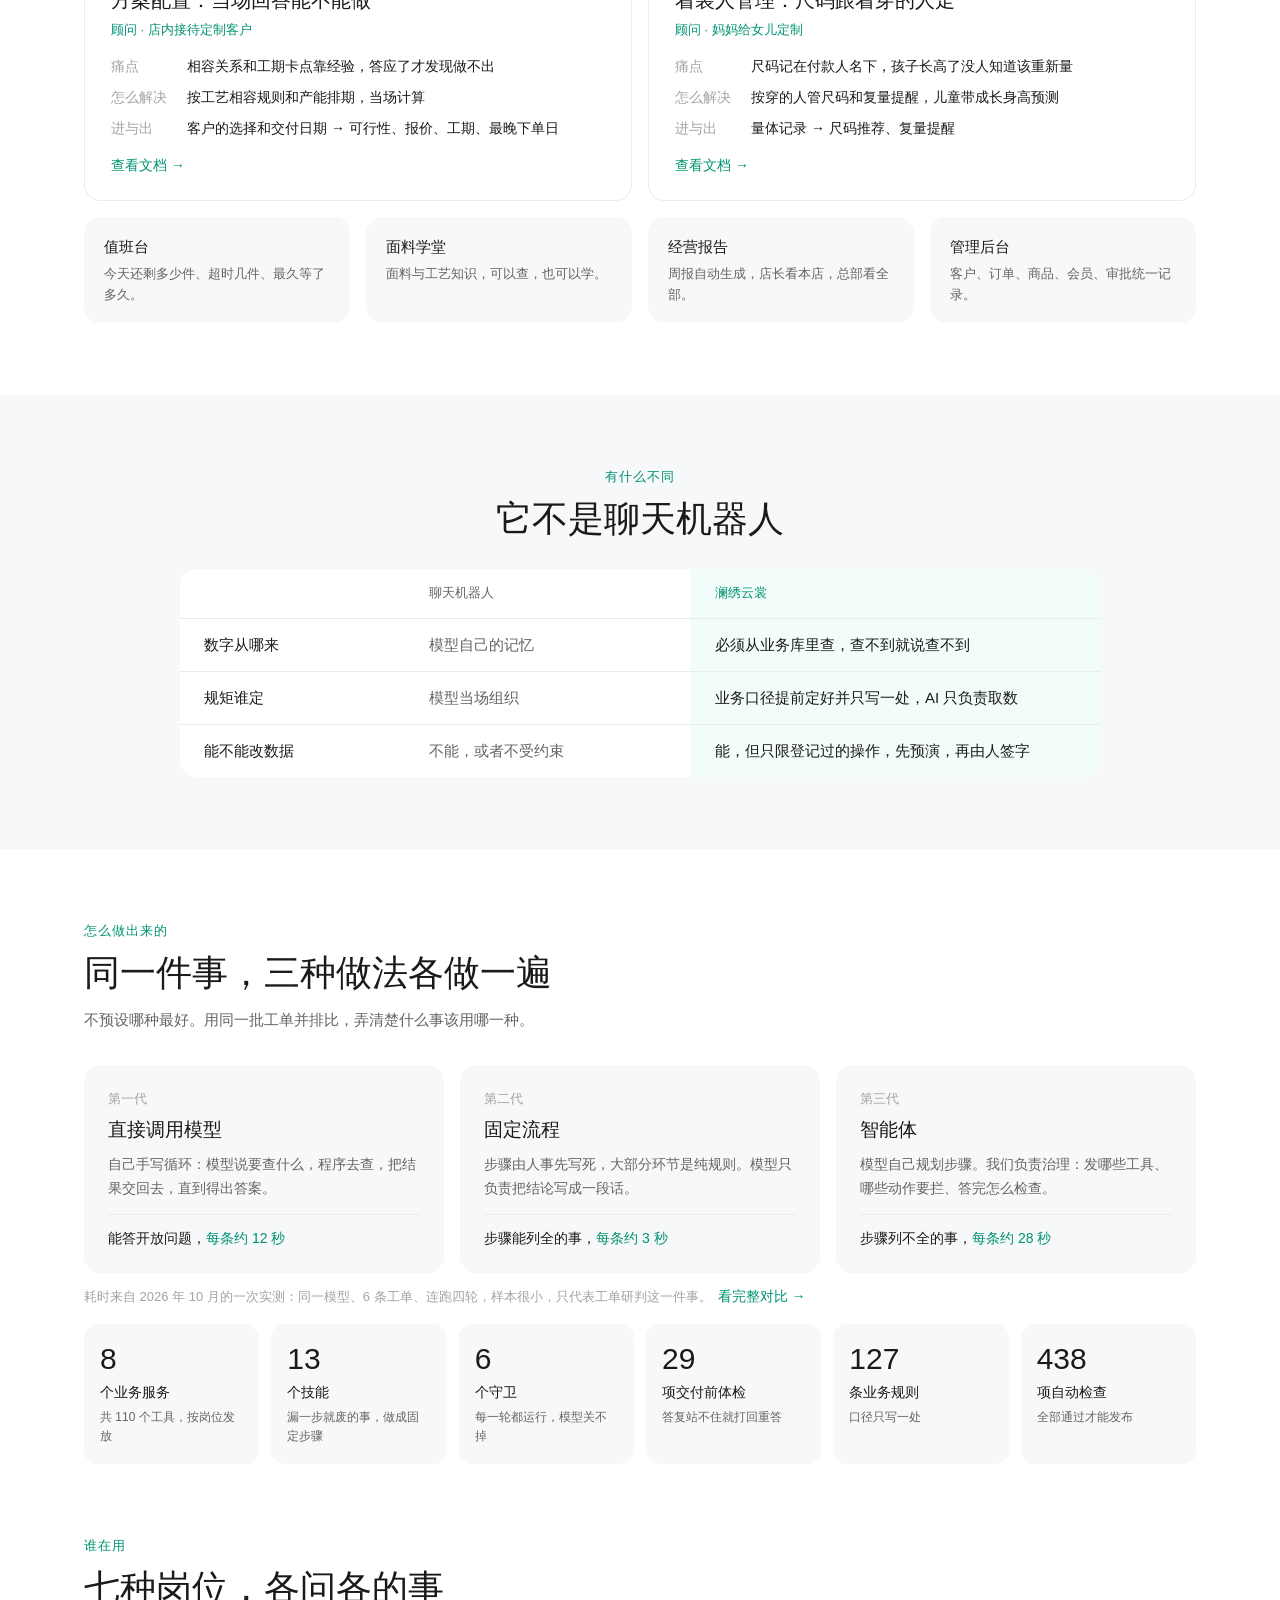
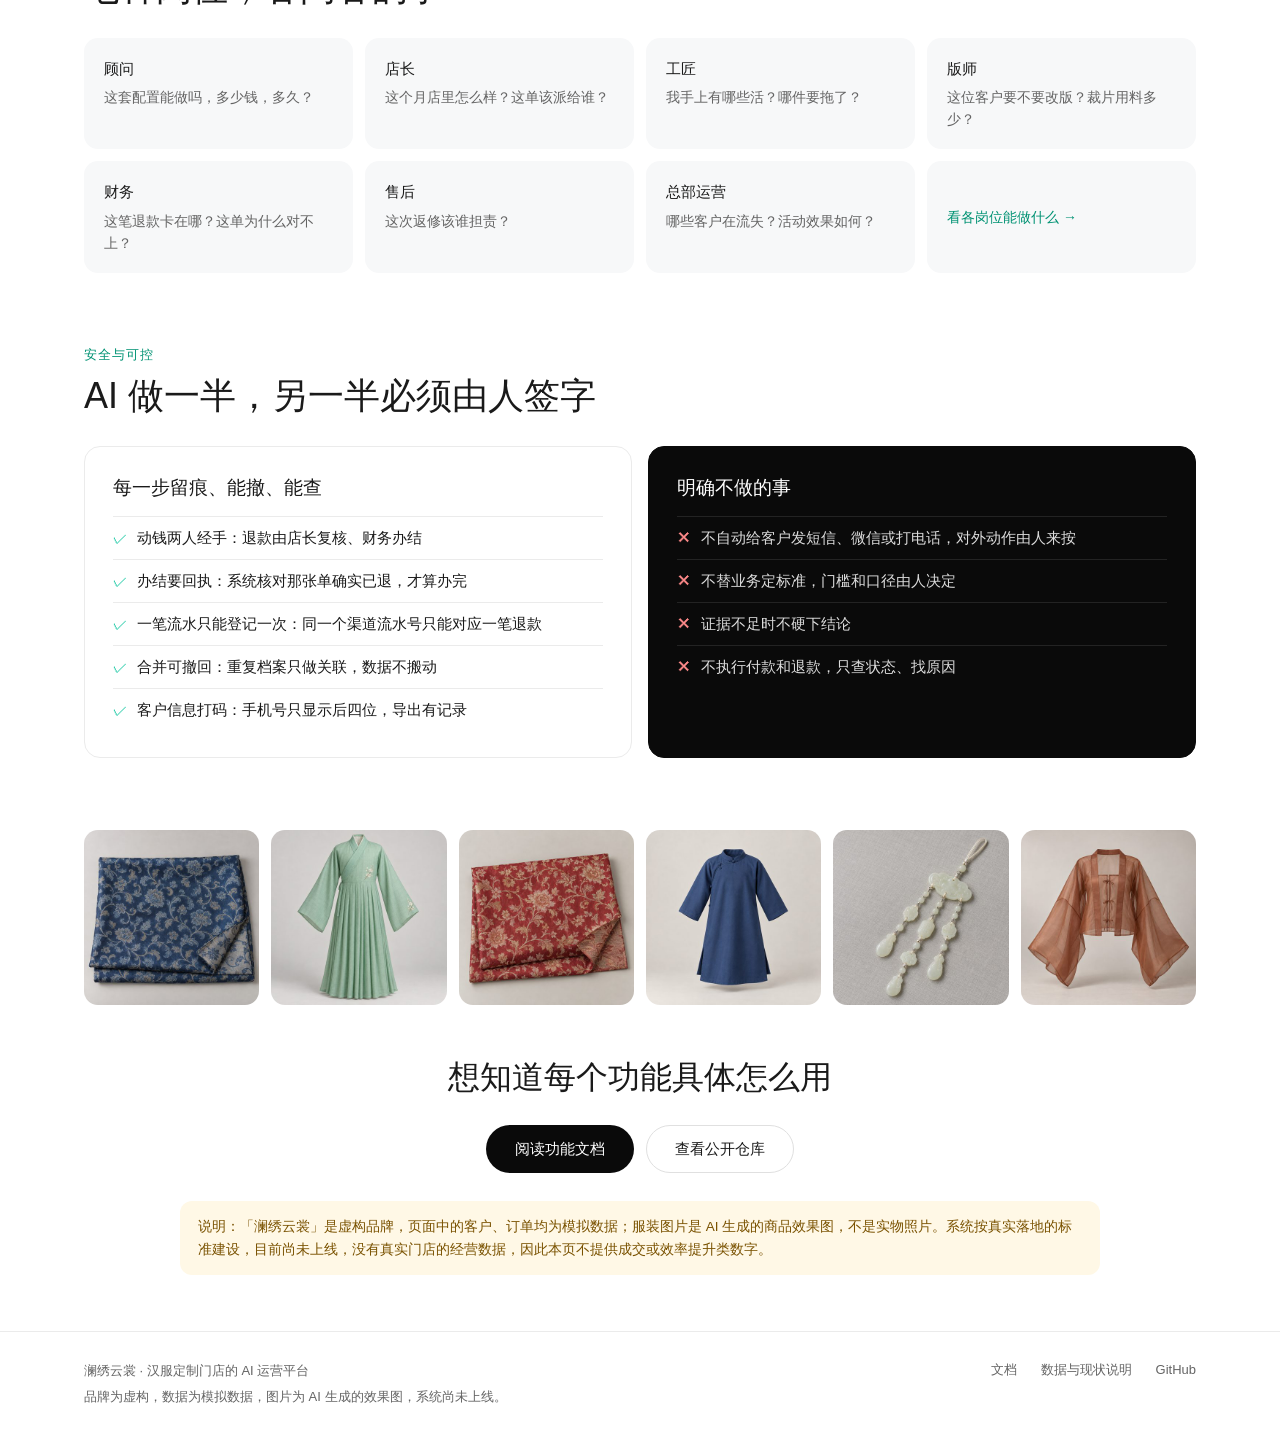
==== commit d40df6ef: "首页重排得更紧凑，去掉截图位，加服装图和六张流程图 用户要求：去掉空着的截图框、排版更紧凑、可以用服装图美化、循环等流程要画成流程图。 首页和样式整份重写：四个核心功能改成两行两列卡片，数字合并成一行" ====
--- a/index.html
+++ b/index.html
@@ -16,7 +16,6 @@
     <a class="logo" href="index.html"><img class="logo-img" src="assets/logo-180.png" alt="澜绣云裳 LONSUEE 标志" width="32" height="32">澜绣云裳</a>
     <nav class="nav">
       <a class="on" href="index.html">首页</a>
-      <a href="#pain">解决什么</a>
       <a href="#features">功能</a>
       <a href="#arch">架构</a>
       <a href="#roles">岗位</a>
@@ -37,9 +36,15 @@
       <a class="btn btn-dark" href="docs.html">查看功能文档</a>
     </div>
     <a class="hero-link" href="#features">看四个核心功能</a>
-    <p class="hero-note">当前为演示版本：品牌为虚构，数据为模拟数据，尚未上线</p>
-    <div class="hero-shot">
-      <div class="shot" data-name="对话助手（hero.png）"><img src="screenshots/hero.png" alt="对话助手界面"><span class="tag">演示数据</span></div>
+    <p class="fine">当前为演示版本：品牌为虚构，数据为模拟数据，尚未上线</p>
+    <div class="looks">
+      <img src="assets/look-1.jpg" alt="浅粉交领连衣长裙" width="600" height="750">
+      <img src="assets/look-2.jpg" alt="朱红交领上衣配长裙" width="600" height="750">
+      <img src="assets/look-3.jpg" alt="明黄织金马面裙" width="600" height="750">
+      <img src="assets/look-4.jpg" alt="浅蓝齐胸襦裙配大袖衫" width="600" height="750">
+      <img src="assets/look-5.jpg" alt="绿底碎花长褙子" width="600" height="750">
+      <img src="assets/look-6.jpg" alt="橘红交领襦裙" width="600" height="750">
+      <div class="looks-fade"></div>
     </div>
   </div>
 </section>
@@ -47,111 +52,81 @@
 <section class="block" id="pain">
   <div class="wrap">
     <div class="eyebrow">解决什么</div>
-    <h2 class="h2">一件定制单要走一百多天，<br>中间每一环都可能出岔子</h2>
-    <p class="sub">预约到店、量体、选形制面料工艺、白坯试衣、开裁、织造刺绣、发货签收。出了岔子，要有人发现、定因、处理。</p>
+    <h2 class="h2">一件定制单要走一百多天，每一环都可能出岔子</h2>
     <div class="grid3">
       <div class="card">
         <div class="n">01</div>
         <h3>列表清空了，钱其实没退成</h3>
-        <p>退款失败、重复建档、差评都进同一个待处理列表。AI 判过、人确认过、事情办完了，在列表里都叫「已销账」。</p>
+        <p>AI 判过、人确认过、事情办完了，在待处理列表里都叫「已销账」。</p>
         <div class="cost">现在：分开记录，<b>办结必须有系统回执</b></div>
       </div>
       <div class="card">
         <div class="n">02</div>
         <h3>答应了，却做不出来或赶不上婚期</h3>
-        <p>面料和工艺配不配、哪道工序卡工期，这些知识在老师傅脑子里。顾问只能凭经验回答客户。</p>
+        <p>面料和工艺配不配、哪道工序卡工期，这些知识在老师傅脑子里。</p>
         <div class="cost">现在：当场给出<b>可行性、报价、工期、最晚下单日</b></div>
       </div>
       <div class="card">
         <div class="n">03</div>
         <h3>同一位客户，三家店三份档案</h3>
-        <p>没有地方认人，也没有地方安全地合并。会员等级、积分、客户人数都跟着算错。</p>
+        <p>没有地方认人，也没有地方安全地合并。等级、积分、人数都算错。</p>
         <div class="cost">现在：统一档案，<b>合并只做关联，可以撤回</b></div>
       </div>
     </div>
   </div>
 </section>
 
-<section class="block" id="features" style="padding-top:0">
+<section class="block" id="features">
   <div class="wrap">
     <div class="eyebrow">核心功能</div>
     <h2 class="h2">四件每天都在发生的事</h2>
-    <div class="tabs" role="tablist">
-      <button class="on" data-t="chat">对话助手</button>
-      <button data-t="queue">研判队列</button>
-      <button data-t="scheme">方案配置</button>
-      <button data-t="wearers">着装人管理</button>
-    </div>
-
-    <div class="scene on" id="s-chat">
-      <div>
-        <h3>按岗位分的对话助手</h3>
+    <div class="grid2">
+      <div class="feat">
+        <h3>对话助手</h3>
         <div class="who">全部岗位 · 日常问事</div>
-        <ul class="six">
-          <li><span>场景</span>查订单进度、算报价、判断某位客户该不该跟进</li>
-          <li><span>痛点</span>数字靠记忆，同一条规矩每个人说法不一样</li>
-          <li><span>怎么解决</span>每个岗位配不同的工具和规矩；数字必须从库里查，查不到就明说查不到</li>
-          <li><span>输入</span>一句大白话提问</li>
-          <li><span>输出</span>带出处的答复</li>
-        </ul>
+        <dl>
+          <dt>痛点</dt><dd>数字靠记忆，同一条规矩每个人说法不一样</dd>
+          <dt>怎么解决</dt><dd>按岗位配工具和规矩；数字必须从库里查，查不到就明说</dd>
+          <dt>进与出</dt><dd>一句大白话提问 → 带出处的答复</dd>
+        </dl>
         <a class="more" href="docs.html#chat">查看文档 →</a>
       </div>
-      <div class="shot" data-name="对话助手（chat.png）"><img src="screenshots/chat.png" alt="对话助手界面"><span class="tag">演示数据</span></div>
-    </div>
-
-    <div class="scene" id="s-queue">
-      <div>
+      <div class="feat">
         <h3>研判队列：AI 出草稿，人签字</h3>
         <div class="who">店长 · 售后 · 财务 · 总部运营</div>
-        <ul class="six">
-          <li><span>场景</span>处理退款失败、疑似重复客户、售后判责、差评</li>
-          <li><span>痛点</span>「AI 判了」「人认了」「办完了」混成一个状态，看着清空了钱没退</li>
-          <li><span>怎么解决</span>AI 给出根因、建议和证据；人采纳、改判或升级；凭系统单号回执才能办结；动钱的事两个人经手</li>
-          <li><span>输入</span>系统每天扫出的待处理事项</li>
-          <li><span>输出</span>可追溯的处理结论和办结回执</li>
-        </ul>
+        <dl>
+          <dt>痛点</dt><dd>「AI 判了」「人认了」「办完了」混成一个状态</dd>
+          <dt>怎么解决</dt><dd>AI 给根因、建议和证据；人采纳、改判或升级；凭回执办结</dd>
+          <dt>进与出</dt><dd>系统扫出的事项 → 可追溯的结论和回执</dd>
+        </dl>
         <a class="more" href="docs.html#queue">查看文档 →</a>
       </div>
-      <div class="shot" data-name="研判队列（queue.png）"><img src="screenshots/queue.png" alt="研判队列界面"><span class="tag">演示数据</span></div>
-    </div>
-
-    <div class="scene" id="s-scheme">
-      <div>
+      <div class="feat">
         <h3>方案配置：当场回答能不能做</h3>
         <div class="who">顾问 · 店内接待定制客户</div>
-        <ul class="six">
-          <li><span>场景</span>客户选好形制、面料、工艺，问能不能做、多少钱、什么时候拿到</li>
-          <li><span>痛点</span>相容关系和工期卡点靠经验，答应了才发现做不出或赶不上</li>
-          <li><span>怎么解决</span>按工艺相容规则和产能排期，当场给出结论</li>
-          <li><span>输入</span>客户的选择和期望交付日期</li>
-          <li><span>输出</span>可行性、报价、工期、最晚下单日</li>
-        </ul>
+        <dl>
+          <dt>痛点</dt><dd>相容关系和工期卡点靠经验，答应了才发现做不出</dd>
+          <dt>怎么解决</dt><dd>按工艺相容规则和产能排期，当场计算</dd>
+          <dt>进与出</dt><dd>客户的选择和交付日期 → 可行性、报价、工期、最晚下单日</dd>
+        </dl>
         <a class="more" href="docs.html#scheme">查看文档 →</a>
       </div>
-      <div class="shot" data-name="方案配置（scheme.png）"><img src="screenshots/scheme.png" alt="方案配置界面"><span class="tag">演示数据</span></div>
-    </div>
-
-    <div class="scene" id="s-wearers">
-      <div>
+      <div class="feat">
         <h3>着装人管理：尺码跟着穿的人走</h3>
-        <div class="who">顾问 · 一家人里有多位穿衣的人</div>
-        <ul class="six">
-          <li><span>场景</span>妈妈给女儿定制：付款的、收货的、量体的是三个人</li>
-          <li><span>痛点</span>尺码记在付款人名下，孩子长高了没人知道该重新量</li>
-          <li><span>怎么解决</span>按穿的人管理尺码和复量提醒，儿童带成长身高预测</li>
-          <li><span>输入</span>量体记录</li>
-          <li><span>输出</span>尺码推荐、复量提醒</li>
-        </ul>
+        <div class="who">顾问 · 妈妈给女儿定制</div>
+        <dl>
+          <dt>痛点</dt><dd>尺码记在付款人名下，孩子长高了没人知道该重新量</dd>
+          <dt>怎么解决</dt><dd>按穿的人管尺码和复量提醒，儿童带成长身高预测</dd>
+          <dt>进与出</dt><dd>量体记录 → 尺码推荐、复量提醒</dd>
+        </dl>
         <a class="more" href="docs.html#wearers">查看文档 →</a>
       </div>
-      <div class="shot" data-name="着装人管理（wearers.png）"><img src="screenshots/wearers.png" alt="着装人管理界面"><span class="tag">演示数据</span></div>
-    </div>
-
+    </div>
     <div class="grid4">
-      <a class="mini" href="docs.html#duty"><h4>值班台</h4><p>一屏看到今天还剩多少件、超时几件、等得最久的那件等了多久。</p></a>
-      <a class="mini" href="docs.html#fabric"><h4>面料学堂</h4><p>面料与工艺知识按类别整理，新顾问可以查，也可以学。</p></a>
-      <a class="mini" href="docs.html#report"><h4>经营报告</h4><p>周报自动生成。店长看本店，总部看全部。</p></a>
-      <a class="mini" href="docs.html#admin"><h4>管理后台</h4><p>客户、订单、商品、会员、审批统一记录，按岗位授权，手机号打码。</p></a>
+      <a class="mini" href="docs.html#duty"><h4>值班台</h4><p>今天还剩多少件、超时几件、最久等了多久。</p></a>
+      <a class="mini" href="docs.html#fabric"><h4>面料学堂</h4><p>面料与工艺知识，可以查，也可以学。</p></a>
+      <a class="mini" href="docs.html#report"><h4>经营报告</h4><p>周报自动生成，店长看本店，总部看全部。</p></a>
+      <a class="mini" href="docs.html#admin"><h4>管理后台</h4><p>客户、订单、商品、会员、审批统一记录。</p></a>
     </div>
   </div>
 </section>
@@ -160,7 +135,6 @@
   <div class="wrap">
     <div class="eyebrow">有什么不同</div>
     <h2 class="h2">它不是聊天机器人</h2>
-    <p class="sub">区别不在于会不会说话，在于数字从哪来、规矩谁定、能不能动数据。</p>
     <div class="cmp">
       <div class="row hd"><div></div><div>聊天机器人</div><div>澜绣云裳</div></div>
       <div class="row"><div>数字从哪来</div><div>模型自己的记忆</div><div>必须从业务库里查，查不到就说查不到</div></div>
@@ -185,7 +159,7 @@
       <a class="card" href="docs.html#v2">
         <div class="n">第二代</div>
         <h3>固定流程</h3>
-        <p>步骤由人事先写死，大部分环节是纯规则。模型只负责把结论写成人能读懂的话。</p>
+        <p>步骤由人事先写死，大部分环节是纯规则。模型只负责把结论写成一段话。</p>
         <div class="cost">步骤能列全的事，<b>每条约 3 秒</b></div>
       </a>
       <a class="card" href="docs.html#v3">
@@ -195,12 +169,14 @@
         <div class="cost">步骤列不全的事，<b>每条约 28 秒</b></div>
       </a>
     </div>
-    <p class="hero-note" style="text-align:left">耗时来自 2026 年 10 月的一次实测：同一模型、6 条工单、连跑四轮，样本很小，只代表工单研判这一件事。<a class="more" style="margin:0 0 0 8px" href="docs.html#compare">看完整对比 →</a></p>
-    <div class="facts" style="margin-top:40px">
-      <a class="fact" href="docs.html#services" style="background:var(--sunken)"><div class="v">8</div><div class="k">个业务服务</div><div class="q">共 110 个工具，按岗位发放</div></a>
-      <a class="fact" href="docs.html#skills" style="background:var(--sunken)"><div class="v">13</div><div class="k">个技能</div><div class="q">漏一步就废的事，做成必须走完的步骤</div></a>
-      <a class="fact" href="docs.html#guards" style="background:var(--sunken)"><div class="v">6</div><div class="k">个守卫</div><div class="q">每一轮都运行，模型关不掉</div></a>
-      <a class="fact" href="docs.html#loop" style="background:var(--sunken)"><div class="v">29</div><div class="k">项交付前体检</div><div class="q">答复站不住就打回重答</div></a>
+    <p class="fine">耗时来自 2026 年 10 月的一次实测：同一模型、6 条工单、连跑四轮，样本很小，只代表工单研判这一件事。<a class="more" style="margin:0 0 0 6px" href="docs.html#compare">看完整对比 →</a></p>
+    <div class="facts">
+      <a class="fact" href="docs.html#services"><div class="v">8</div><div class="k">个业务服务</div><div class="q">共 110 个工具，按岗位发放</div></a>
+      <a class="fact" href="docs.html#skills"><div class="v">13</div><div class="k">个技能</div><div class="q">漏一步就废的事，做成固定步骤</div></a>
+      <a class="fact" href="docs.html#guards"><div class="v">6</div><div class="k">个守卫</div><div class="q">每一轮都运行，模型关不掉</div></a>
+      <a class="fact" href="docs.html#loop"><div class="v">29</div><div class="k">项交付前体检</div><div class="q">答复站不住就打回重答</div></a>
+      <a class="fact" href="docs.html#arch"><div class="v">127</div><div class="k">条业务规则</div><div class="q">口径只写一处</div></a>
+      <a class="fact" href="docs.html#verify"><div class="v">438</div><div class="k">项自动检查</div><div class="q">全部通过才能发布</div></a>
     </div>
   </div>
 </section>
@@ -209,7 +185,6 @@
   <div class="wrap">
     <div class="eyebrow">谁在用</div>
     <h2 class="h2">七种岗位，各问各的事</h2>
-    <p class="sub">每种岗位能用的功能和要遵守的规矩不一样，助手按岗位配置。</p>
     <div class="roles">
       <div class="role"><b>顾问</b><p>这套配置能做吗，多少钱，多久？</p></div>
       <div class="role"><b>店长</b><p>这个月店里怎么样？这单该派给谁？</p></div>
@@ -218,14 +193,15 @@
       <div class="role"><b>财务</b><p>这笔退款卡在哪？这单为什么对不上？</p></div>
       <div class="role"><b>售后</b><p>这次返修该谁担责？</p></div>
       <div class="role"><b>总部运营</b><p>哪些客户在流失？活动效果如何？</p></div>
-    </div>
-  </div>
-</section>
-
-<section class="block" id="safe" style="padding-top:0">
+      <a class="role" href="docs.html#roles" style="display:flex;align-items:center;color:var(--brand-deep);font-size:14px">看各岗位能做什么 →</a>
+    </div>
+  </div>
+</section>
+
+<section class="block" id="safe">
   <div class="wrap">
     <div class="eyebrow">安全与可控</div>
-    <h2 class="h2">AI 做一半，<br>另一半必须由人签字</h2>
+    <h2 class="h2">AI 做一半，另一半必须由人签字</h2>
     <div class="safe">
       <div class="box">
         <h3>每一步留痕、能撤、能查</h3>
@@ -234,7 +210,7 @@
           <li><b>办结要回执</b>：系统核对那张单确实已退，才算办完</li>
           <li><b>一笔流水只能登记一次</b>：同一个渠道流水号只能对应一笔退款</li>
           <li><b>合并可撤回</b>：重复档案只做关联，数据不搬动</li>
-          <li><b>客户信息打码</b>：页面上手机号只显示后四位，导出有记录</li>
+          <li><b>客户信息打码</b>：手机号只显示后四位，导出有记录</li>
         </ul>
       </div>
       <div class="box dark">
@@ -250,18 +226,16 @@
   </div>
 </section>
 
-<section class="block panel center">
-  <div class="wrap">
-    <div class="eyebrow">做到什么程度</div>
-    <h2 class="h2">按真实门店的标准搭建和验证</h2>
-    <p class="sub">下面的数字都来自开发与验证过程，不是经营成果。</p>
-    <div class="facts">
-      <div class="fact"><div class="v">7</div><div class="k">种岗位</div><div class="q">覆盖 3 家门店加总部的岗位分工</div></div>
-      <div class="fact"><div class="v">127</div><div class="k">条业务规则</div><div class="q">按岗位配置给助手，口径只写一处</div></div>
-      <div class="fact"><div class="v">438</div><div class="k">项自动检查</div><div class="q">每次改动都要全部通过才能发布</div></div>
-      <div class="fact"><div class="v">2.6 万</div><div class="k">笔订单规模</div><div class="q">模拟数据，约 8000 位客户，用于验证</div></div>
-    </div>
-    <div class="notice">说明：「澜绣云裳」是虚构品牌，页面中的客户、订单均为模拟数据。系统按真实落地的标准建设，目前尚未上线，没有真实门店的经营数据，因此本页不提供成交或效率提升类数字。</div>
+<section class="block">
+  <div class="wrap">
+    <div class="pieces">
+      <img src="assets/piece-1.jpg" alt="蓝底缠枝花纹面料" width="480" height="480" loading="lazy">
+      <img src="assets/piece-2.jpg" alt="浅绿交领长裙" width="480" height="480" loading="lazy">
+      <img src="assets/piece-3.jpg" alt="红底织金花纹面料" width="480" height="480" loading="lazy">
+      <img src="assets/piece-4.jpg" alt="蓝色童装立领长衫" width="480" height="480" loading="lazy">
+      <img src="assets/piece-5.jpg" alt="白玉如意禁步" width="480" height="480" loading="lazy">
+      <img src="assets/piece-6.jpg" alt="橘色透纱对襟短衫" width="480" height="480" loading="lazy">
+    </div>
   </div>
 </section>
 
@@ -272,6 +246,7 @@
       <a class="btn btn-dark" href="docs.html">阅读功能文档</a>
       <a class="btn btn-line" href="https://github.com/843773296-rgb/lanxiu-yunshang-agent" rel="noopener">查看公开仓库</a>
     </div>
+    <div class="notice">说明：「澜绣云裳」是虚构品牌，页面中的客户、订单均为模拟数据；服装图片是 AI 生成的商品效果图，不是实物照片。系统按真实落地的标准建设，目前尚未上线，没有真实门店的经营数据，因此本页不提供成交或效率提升类数字。</div>
   </div>
 </section>
 
@@ -281,7 +256,7 @@
   <div class="wrap">
     <div>
       <p>澜绣云裳 · 汉服定制门店的 AI 运营平台</p>
-      <p>品牌为虚构，数据为模拟数据，系统尚未上线。</p>
+      <p>品牌为虚构，数据为模拟数据，图片为 AI 生成的效果图，系统尚未上线。</p>
     </div>
     <div class="links">
       <a href="docs.html">文档</a>
@@ -291,20 +266,5 @@
   </div>
 </footer>
 
-<script>
-// 截图没放进 screenshots/ 时显示占位框
-document.querySelectorAll('.shot img').forEach(function (img) {
-  function empty() { img.parentNode.classList.add('empty'); }
-  if (img.complete && !img.naturalWidth) empty();
-  img.addEventListener('error', empty);
-});
-// 功能切换
-document.querySelectorAll('.tabs button').forEach(function (b) {
-  b.addEventListener('click', function () {
-    document.querySelectorAll('.tabs button').forEach(function (x) { x.classList.toggle('on', x === b); });
-    document.querySelectorAll('.scene').forEach(function (s) { s.classList.toggle('on', s.id === 's-' + b.dataset.t); });
-  });
-});
-</script>
 </body>
 </html>
--- a/style.css
+++ b/style.css
@@ -1,4 +1,4 @@
-/* 澜绣云裳介绍页 · 首页与文档页共用样式 */
+/* 澜绣云裳介绍页 · 首页与文档页共用样式（11-18 重排：更紧凑，去掉截图位，加服装图与流程图） */
 :root {
   --brand: #00c29a;
   --brand-deep: #009273;
@@ -14,263 +14,228 @@
   --dark: #0a0a0a;
   --warn-bg: #fff8e6;
   --warn-text: #7a5200;
-  --container: 1200px;
+  --container: 1160px;
   --header-h: 64px;
   --r-card: 16px;
-  --r-panel: 20px;
+  --gap: 72px;
   --font: "PingFang SC", -apple-system, BlinkMacSystemFont, "Segoe UI", "Microsoft YaHei", Roboto, "Helvetica Neue", sans-serif;
 }
 * { box-sizing: border-box; }
 html { scroll-behavior: smooth; scroll-padding-top: calc(var(--header-h) + 16px); }
+html, body { overflow-x: clip; max-width: 100%; }
 body { margin: 0; font-family: var(--font); color: var(--text); background: var(--page); line-height: 1.6; -webkit-font-smoothing: antialiased; }
 a { color: inherit; text-decoration: none; }
-img { max-width: 100%; display: block; }
+img { max-width: 100%; height: auto; display: block; }
 .wrap { max-width: var(--container); margin: 0 auto; padding: 0 24px; }
 
-/* 顶栏 */
-.head { position: fixed; top: 0; left: 0; right: 0; z-index: 50; height: var(--header-h); background: rgba(255,255,255,.82); backdrop-filter: blur(20px); -webkit-backdrop-filter: blur(20px); border-bottom: 1px solid rgba(189,189,189,.15); }
-.head .wrap { height: 100%; display: flex; align-items: center; gap: 40px; }
+/* 顶栏：导航居中，当前项绿色加下划线 */
+.head { position: fixed; top: 0; left: 0; right: 0; z-index: 50; height: var(--header-h); background: #fff; border-bottom: 1px solid var(--border); }
+.head .wrap { position: relative; height: 100%; display: flex; align-items: center; }
 .logo { display: flex; align-items: center; gap: 10px; font-size: 18px; font-weight: 600; letter-spacing: .04em; }
-.logo-mark { width: 28px; height: 28px; border-radius: 8px; background: linear-gradient(135deg, var(--brand), #6fe0c6); color: #fff; display: grid; place-items: center; font-size: 15px; font-weight: 600; }
-.nav { display: flex; gap: 28px; font-size: 14px; color: var(--text-2); flex: 1; }
-.nav a:hover, .nav a.on { color: var(--text); }
-.btn { display: inline-flex; align-items: center; justify-content: center; gap: 8px; height: 48px; padding: 0 28px; border-radius: 999px; font-size: 15px; font-weight: 500; border: 1px solid transparent; cursor: pointer; transition: transform .2s, background .2s, border-color .2s; }
+.logo-img { width: 32px; height: 32px; border-radius: 8px; }
+.nav { position: absolute; left: 50%; transform: translateX(-50%); height: 100%; display: flex; align-items: center; gap: 32px; font-size: 15px; color: var(--text-2); }
+.nav a { position: relative; height: 100%; display: flex; align-items: center; white-space: nowrap; }
+.nav a:hover { color: var(--text); }
+.nav a.on { color: var(--brand-deep); }
+.nav a.on::after { content: ""; position: absolute; left: 0; right: 0; bottom: 14px; height: 2px; border-radius: 2px; background: var(--brand); }
+.head .wrap > .btn { margin-left: auto; }
+.btn { display: inline-flex; align-items: center; justify-content: center; gap: 8px; height: 48px; padding: 0 28px; border-radius: 999px; font: inherit; font-size: 15px; font-weight: 500; border: 1px solid transparent; cursor: pointer; transition: transform .2s, background .2s, border-color .2s; }
 .btn:hover { transform: translateY(-1px); }
 .btn-dark { background: var(--dark); color: #fff; }
 .btn-dark:hover { background: #2a2a2a; }
 .btn-line { background: #fff; border-color: #e0e0e0; color: var(--text); }
 .btn-line:hover { border-color: var(--text); }
 .btn-sm { height: 36px; padding: 0 18px; font-size: 14px; }
+.menu-btn { display: none; }
 
 /* 首屏 */
-.hero { position: relative; overflow: hidden; padding-top: calc(var(--header-h) + 88px); text-align: center; }
-.hero::before { content: ""; position: absolute; top: 60px; left: 50%; width: 1100px; height: 620px; margin-left: -550px; background: radial-gradient(closest-side at 35% 45%, #dbf7ff 0%, rgba(219,247,255,0) 100%), radial-gradient(closest-side at 68% 50%, #e9fff4 0%, rgba(233,255,244,0) 100%); pointer-events: none; }
+.hero { position: relative; overflow: hidden; padding-top: calc(var(--header-h) + 64px); text-align: center; }
+.hero::before { content: ""; position: absolute; left: 0; right: 0; bottom: 0; height: 70%; background: radial-gradient(60% 70% at 18% 60%, #e3fbf0 0%, rgba(227,251,240,0) 70%), radial-gradient(60% 70% at 82% 60%, #e3fbf0 0%, rgba(227,251,240,0) 70%); pointer-events: none; }
 .hero .wrap { position: relative; }
-.pill { display: inline-flex; align-items: center; gap: 8px; height: 32px; padding: 0 14px; border-radius: 999px; background: var(--brand-50); border: 1px solid var(--brand-100); color: var(--brand-deep); font-size: 13px; }
-.pill i { width: 6px; height: 6px; border-radius: 50%; background: var(--brand); }
-.hero h1 { margin: 24px 0 0; font-size: 80px; font-weight: 500; line-height: 1.08; letter-spacing: -.01em; }
-.hero h1 em { font-style: normal; color: var(--brand-deep); }
-.lead { max-width: 640px; margin: 24px auto 0; font-size: 16px; font-weight: 300; line-height: 28px; }
-.actions { display: flex; justify-content: center; gap: 12px; margin-top: 32px; flex-wrap: wrap; }
-.hero-note { margin-top: 16px; font-size: 13px; color: var(--text-3); }
-.hero-shot { position: relative; max-width: 1040px; margin: 64px auto 0; }
-.hero-shot::after { content: ""; position: absolute; left: 0; right: 0; bottom: 0; height: 160px; background: linear-gradient(to top, #fff 14%, rgba(255,255,255,0)); pointer-events: none; }
-
-/* 截图框：真截图放进 screenshots/ 后自动显示，没放时显示占位 */
-.shot { position: relative; border-radius: var(--r-card); border: 1px solid var(--border); background: var(--sunken); overflow: hidden; box-shadow: 0 24px 60px -24px rgba(0,60,50,.18); }
-.shot img { width: 100%; height: auto; }
-.shot.empty { aspect-ratio: 16 / 10; display: grid; place-items: center; }
-.shot.empty img { display: none; }
-.shot.empty::before { content: "此处放真实界面截图：" attr(data-name); color: var(--text-3); font-size: 14px; padding: 24px; text-align: center; }
-.shot .tag { position: absolute; right: 12px; top: 12px; padding: 2px 10px; border-radius: 999px; background: rgba(10,10,10,.6); color: #fff; font-size: 12px; }
-.shot.empty .tag { display: none; }
+.hero h1 { margin: 0; font-size: 84px; font-weight: 500; line-height: 1.1; letter-spacing: .02em; }
+.lead { max-width: 620px; margin: 18px auto 0; font-size: 16px; font-weight: 300; line-height: 28px; }
+.actions { display: flex; justify-content: center; gap: 12px; margin-top: 28px; flex-wrap: wrap; }
+.hero .btn-dark { height: 52px; padding: 0 30px; font-size: 17px; }
+.hero-link { display: inline-block; margin-top: 16px; font-size: 15px; color: var(--brand-deep); }
+.hero-link:hover, .more:hover { text-decoration: underline; }
+.fine { margin: 12px 0 0; font-size: 13px; line-height: 22px; color: var(--text-3); }
+/* 首屏一排服装图：高低错落，底部渐隐 */
+.looks { position: relative; display: flex; gap: 14px; margin-top: 44px; padding: 0 4px; align-items: flex-start; }
+.looks img { flex: 1; min-width: 0; aspect-ratio: 4 / 5; object-fit: cover; border-radius: 14px; box-shadow: 0 12px 32px -16px rgba(0,60,50,.25); }
+.looks img:nth-child(even) { margin-top: 28px; }
+.looks-fade { display: none; }
 
 /* 通用版块 */
-section.block { padding: 96px 0; }
-.eyebrow { font-size: 14px; color: var(--brand-deep); letter-spacing: .08em; }
-.h2 { margin: 12px 0 0; font-size: 48px; font-weight: 400; line-height: 1.2; }
-.sub { max-width: 620px; margin: 18px 0 0; font-size: 16px; font-weight: 300; line-height: 28px; color: var(--text-2); }
+section.block { padding: var(--gap) 0 0; }
+section.block.panel { padding-bottom: var(--gap); margin-top: var(--gap); background: var(--sunken); }
+.eyebrow { font-size: 13px; color: var(--brand-deep); letter-spacing: .08em; }
+.h2 { margin: 8px 0 0; font-size: 36px; font-weight: 500; line-height: 1.25; }
+.sub { max-width: 640px; margin: 12px 0 0; font-size: 15px; font-weight: 300; line-height: 26px; color: var(--text-2); }
 .center { text-align: center; }
 .center .sub { margin-left: auto; margin-right: auto; }
-
-/* 痛点卡片 */
-.grid3 { display: grid; grid-template-columns: repeat(3, 1fr); gap: 20px; margin-top: 56px; }
-.card { padding: 32px; border-radius: var(--r-card); background: var(--sunken); }
+.more { display: inline-block; margin-top: 14px; font-size: 14px; color: var(--brand-deep); }
+
+/* 卡片 */
+.grid3 { display: grid; grid-template-columns: repeat(3, 1fr); gap: 16px; margin-top: 32px; }
+.grid2 { display: grid; grid-template-columns: repeat(2, 1fr); gap: 16px; margin-top: 32px; }
+.grid4 { display: grid; grid-template-columns: repeat(4, 1fr); gap: 16px; margin-top: 16px; }
+.grid2 > *, .grid3 > *, .grid4 > *, .facts > *, .roles > *, .safe > * { min-width: 0; }
+.card { display: block; padding: 24px; border-radius: var(--r-card); background: var(--sunken); }
+a.card { transition: transform .2s, box-shadow .2s; }
+a.card:hover { transform: translateY(-2px); box-shadow: 0 10px 24px -14px rgba(0,60,50,.3); }
 .card .n { font-size: 13px; color: var(--text-3); }
-.card h3 { margin: 12px 0 0; font-size: 20px; font-weight: 500; line-height: 1.4; }
-.card p { margin: 12px 0 0; font-size: 14px; color: var(--text-2); line-height: 24px; }
-.card .cost { margin-top: 20px; padding-top: 16px; border-top: 1px solid var(--border); font-size: 14px; color: var(--text); }
+.card h3 { margin: 8px 0 0; font-size: 19px; font-weight: 500; line-height: 1.4; }
+.card p { margin: 8px 0 0; font-size: 14px; color: var(--text-2); line-height: 24px; }
+.card .cost { margin-top: 14px; padding-top: 12px; border-top: 1px solid var(--border); font-size: 14px; }
 .card .cost b { color: var(--brand-deep); font-weight: 500; }
 
-/* 功能切换 */
-.tabs { display: flex; gap: 8px; margin-top: 48px; padding: 6px; border-radius: 999px; background: var(--chip); width: fit-content; max-width: 100%; overflow-x: auto; }
-.tabs button { flex: none; height: 40px; padding: 0 22px; border: 0; border-radius: 999px; background: transparent; font: inherit; font-size: 15px; color: var(--text-2); cursor: pointer; }
-.tabs button.on { background: #fff; color: var(--text); box-shadow: 0 1px 4px rgba(0,0,0,.08); }
-.scene { display: none; grid-template-columns: 5fr 7fr; gap: 56px; align-items: center; margin-top: 40px; }
-.scene.on { display: grid; }
-.scene h3 { margin: 0; font-size: 30px; font-weight: 500; line-height: 1.3; }
-.scene .who { margin-top: 12px; font-size: 14px; color: var(--brand-deep); }
-.six { margin: 24px 0 0; padding: 0; list-style: none; }
-.six li { display: grid; grid-template-columns: 72px 1fr; gap: 12px; padding: 12px 0; border-top: 1px solid var(--border); font-size: 14px; line-height: 24px; }
-.six li span { color: var(--text-3); }
-.more { display: inline-block; margin-top: 20px; font-size: 14px; color: var(--brand-deep); }
-.more:hover { text-decoration: underline; }
-.grid4 { display: grid; grid-template-columns: repeat(4, 1fr); gap: 16px; margin-top: 64px; }
-.mini { padding: 24px; border-radius: var(--r-card); border: 1px solid var(--border); background: #fff; transition: border-color .2s, transform .2s; }
-.mini:hover { border-color: var(--brand); transform: translateY(-2px); }
-.mini h4 { margin: 0; font-size: 16px; font-weight: 500; }
-.mini p { margin: 8px 0 0; font-size: 13px; line-height: 22px; color: var(--text-2); }
-
-/* 浅底面板 */
-.panel { background: var(--sunken); border-top: 1px solid rgba(189,189,189,.15); border-bottom: 1px solid rgba(189,189,189,.15); }
-.cmp { margin: 56px auto 0; max-width: 960px; border-radius: var(--r-panel); background: #fff; overflow: hidden; text-align: left; }
+/* 四个核心功能：两行两列 */
+.feat { padding: 24px 26px; border-radius: var(--r-card); border: 1px solid var(--border); background: #fff; display: flex; flex-direction: column; }
+.feat h3 { margin: 0; font-size: 20px; font-weight: 500; }
+.feat .who { margin-top: 4px; font-size: 13px; color: var(--brand-deep); }
+.feat dl { margin: 14px 0 0; display: grid; grid-template-columns: 64px 1fr; gap: 8px 12px; font-size: 14px; line-height: 23px; }
+.feat dt { color: var(--text-3); }
+.feat dd { margin: 0; }
+.feat .more { margin-top: auto; padding-top: 14px; }
+.mini { padding: 18px 20px; border-radius: var(--r-card); background: var(--sunken); transition: transform .2s; }
+.mini:hover { transform: translateY(-2px); }
+.mini h4 { margin: 0; font-size: 15px; font-weight: 500; }
+.mini p { margin: 4px 0 0; font-size: 13px; line-height: 21px; color: var(--text-2); }
+
+/* 对比表 */
+.cmp { margin: 28px auto 0; max-width: 920px; border-radius: var(--r-card); background: #fff; overflow: hidden; text-align: left; }
 .cmp .row { display: grid; grid-template-columns: 1.1fr 1.4fr 2fr; }
-.cmp .row > div { padding: 20px 28px; font-size: 15px; border-top: 1px solid var(--border); }
+.cmp .row > div { padding: 14px 24px; font-size: 15px; border-top: 1px solid var(--border); }
 .cmp .row.hd > div { border-top: 0; font-size: 13px; color: var(--text-3); }
 .cmp .row > div:nth-child(2) { color: var(--text-2); }
 .cmp .row > div:nth-child(3) { background: var(--brand-50); }
 .cmp .row.hd > div:nth-child(3) { color: var(--brand-deep); font-weight: 500; }
 
+/* 数字条 */
+.facts { display: grid; grid-template-columns: repeat(6, 1fr); gap: 12px; margin-top: 16px; }
+.fact { padding: 18px 16px; border-radius: 14px; background: var(--sunken); }
+a.fact { transition: transform .2s; }
+a.fact:hover { transform: translateY(-2px); }
+.fact .v { font-size: 30px; font-weight: 500; line-height: 1.1; }
+.fact .k { margin-top: 6px; font-size: 14px; }
+.fact .q { margin-top: 4px; font-size: 12px; line-height: 19px; color: var(--text-2); }
+
 /* 岗位 */
-.roles { display: grid; grid-template-columns: repeat(4, 1fr); gap: 16px; margin-top: 56px; }
-.role { padding: 24px; border-radius: var(--r-card); background: var(--sunken); }
-.role b { font-size: 16px; font-weight: 500; }
-.role p { margin: 10px 0 0; font-size: 14px; line-height: 24px; color: var(--text-2); }
-.role p::before { content: "“"; color: var(--brand); }
-.role p::after { content: "”"; color: var(--brand); }
+.roles { display: grid; grid-template-columns: repeat(4, 1fr); gap: 12px; margin-top: 28px; }
+.role { padding: 18px 20px; border-radius: 14px; background: var(--sunken); }
+.role b { font-size: 15px; font-weight: 500; }
+.role p { margin: 6px 0 0; font-size: 13.5px; line-height: 22px; color: var(--text-2); }
 
 /* 安全 */
-.safe { display: grid; grid-template-columns: 1fr 1fr; gap: 20px; margin-top: 56px; }
-.safe .box { padding: 36px; border-radius: var(--r-panel); border: 1px solid var(--border); }
+.safe { display: grid; grid-template-columns: 1fr 1fr; gap: 16px; margin-top: 28px; }
+.safe .box { padding: 26px 28px; border-radius: var(--r-card); border: 1px solid var(--border); }
 .safe .box.dark { background: var(--dark); color: #fff; border-color: var(--dark); }
-.safe h3 { margin: 0; font-size: 22px; font-weight: 500; }
-.safe ul { margin: 20px 0 0; padding: 0; list-style: none; }
-.safe li { position: relative; padding: 12px 0 12px 26px; font-size: 15px; line-height: 26px; border-top: 1px solid var(--border); }
+.safe h3 { margin: 0; font-size: 19px; font-weight: 500; }
+.safe ul { margin: 12px 0 0; padding: 0; list-style: none; }
+.safe li { position: relative; padding: 9px 0 9px 24px; font-size: 14.5px; line-height: 24px; border-top: 1px solid var(--border); }
 .safe .dark li { border-color: rgba(255,255,255,.1); color: rgba(255,255,255,.86); }
 .safe li::before { content: "✓"; position: absolute; left: 0; color: var(--brand); }
 .safe .dark li::before { content: "✕"; color: #ff8a8a; }
 .safe li b { font-weight: 500; }
 
-/* 数字 */
-.facts { display: grid; grid-template-columns: repeat(4, 1fr); gap: 16px; margin-top: 56px; text-align: left; }
-.fact { padding: 28px; border-radius: var(--r-card); background: #fff; }
-.fact .v { font-size: 40px; font-weight: 500; line-height: 1.1; }
-.fact .k { margin-top: 10px; font-size: 15px; }
-.fact .q { margin-top: 8px; font-size: 13px; line-height: 22px; color: var(--text-2); }
-.notice { max-width: 960px; margin: 32px auto 0; padding: 16px 20px; border-radius: 12px; background: var(--warn-bg); color: var(--warn-text); font-size: 14px; line-height: 24px; text-align: left; }
-
-/* 收尾 */
-.cta { padding: 96px 0; text-align: center; }
-.cta .h2 { font-size: 44px; }
-footer { border-top: 1px solid var(--border); padding: 40px 0 56px; font-size: 13px; color: var(--text-2); }
-footer .wrap { display: flex; justify-content: space-between; gap: 32px; flex-wrap: wrap; }
-footer p { margin: 0 0 6px; max-width: 640px; line-height: 22px; }
+/* 收尾：一排服装小图 + 按钮 + 说明 */
+.pieces { display: grid; grid-template-columns: repeat(6, 1fr); gap: 12px; }
+.pieces img { width: 100%; aspect-ratio: 1; object-fit: cover; border-radius: 14px; }
+.cta { padding: 44px 0 56px; text-align: center; }
+.cta .h2 { font-size: 32px; }
+.notice { max-width: 920px; margin: 28px auto 0; padding: 14px 18px; border-radius: 12px; background: var(--warn-bg); color: var(--warn-text); font-size: 13.5px; line-height: 23px; text-align: left; }
+footer { border-top: 1px solid var(--border); padding: 28px 0 40px; font-size: 13px; color: var(--text-2); }
+footer .wrap { display: flex; justify-content: space-between; gap: 24px; flex-wrap: wrap; }
+footer p { margin: 0 0 4px; max-width: 640px; line-height: 22px; }
 footer a:hover { color: var(--text); }
 footer .links { display: flex; gap: 24px; }
 
-/* 文档页 */
-.docs { display: grid; grid-template-columns: 260px minmax(0, 1fr); max-width: 1280px; margin: 0 auto; padding-top: var(--header-h); }
-.side { position: sticky; top: var(--header-h); align-self: start; height: calc(100vh - var(--header-h)); overflow-y: auto; padding: 28px 16px 40px 24px; border-right: 1px solid var(--border); font-size: 14px; }
-.side .grp { margin: 20px 0 6px; padding: 0 12px; font-size: 13px; font-weight: 600; color: var(--text); }
-.side .grp:first-child { margin-top: 0; }
-.side a { display: block; padding: 7px 12px; border-radius: 8px; color: var(--text-2); }
-.side a:hover { background: var(--sunken); color: var(--text); }
-.side a.on { background: var(--brand-50); color: var(--brand-deep); font-weight: 500; }
-.doc-main { padding: 48px 56px 96px; max-width: 880px; }
+/* 文档页：灰底侧栏，正文居中，右侧本页目录 */
+.docs { display: grid; grid-template-columns: 300px minmax(0, 1fr) 240px; padding-top: var(--header-h); }
+.side { position: sticky; top: var(--header-h); align-self: start; height: calc(100vh - var(--header-h)); overflow-y: auto; padding: 20px 28px 48px 36px; background: var(--sunken); font-size: 15px; }
+.side .grp { margin: 20px -8px 4px; padding: 22px 8px 6px; border-top: 1px solid #e4e6e9; font-size: 15px; font-weight: 600; }
+.side .grp:first-child { margin-top: 0; padding-top: 6px; border-top: 0; }
+.side a { display: block; padding: 8px 0; color: var(--text-2); }
+.side a:hover { color: var(--text); }
+.side a.on { color: var(--brand-deep); font-weight: 500; }
+.doc-main { margin: 0 auto; padding: 48px 48px 96px; width: 100%; max-width: 860px; }
 .doc { display: none; }
 .doc.on, .nojs .doc { display: block; }
-.crumb { font-size: 13px; color: var(--text-3); }
-.doc h1 { margin: 10px 0 0; font-size: 36px; font-weight: 600; line-height: 1.3; }
-.doc .intro { margin: 16px 0 0; font-size: 17px; line-height: 30px; color: var(--text-2); }
-.doc h2 { margin: 44px 0 0; padding-top: 28px; border-top: 1px solid var(--border); font-size: 22px; font-weight: 600; }
-.doc p, .doc li { font-size: 15px; line-height: 28px; }
-.doc p { margin: 14px 0 0; }
-.doc ul, .doc ol { margin: 12px 0 0; padding-left: 22px; }
-.doc table { width: 100%; margin-top: 18px; border-collapse: collapse; font-size: 14px; line-height: 24px; }
-.doc th, .doc td { padding: 12px 14px; border: 1px solid var(--border); text-align: left; vertical-align: top; }
+.doc .crumb { display: none; }
+.doc h1 { margin: 0; padding-bottom: 24px; border-bottom: 1px solid var(--border); font-size: 34px; font-weight: 500; line-height: 1.3; }
+.doc .intro { margin-top: 24px; }
+.doc h2 { margin: 36px 0 0; font-size: 24px; font-weight: 500; }
+.doc p, .doc li { font-size: 16px; line-height: 30px; }
+.doc p { margin: 12px 0 0; }
+.doc ul, .doc ol { margin: 10px 0 0; padding-left: 22px; }
+.doc table { width: 100%; margin-top: 16px; border-collapse: collapse; font-size: 14px; line-height: 24px; }
+.doc th, .doc td { padding: 11px 14px; border: 1px solid var(--border); text-align: left; vertical-align: top; }
 .doc th { background: var(--sunken); font-weight: 500; white-space: nowrap; }
-.doc .shot { margin-top: 24px; box-shadow: none; }
-.note { margin-top: 20px; padding: 14px 18px; border-radius: 10px; border-left: 3px solid var(--brand); background: var(--brand-50); font-size: 14px; line-height: 24px; }
+.doc td:first-child, .doc th:first-child { min-width: 7.5em; }
+.doc pre.flow { margin: 16px 0 0; padding: 18px 22px; border-radius: 12px; background: var(--sunken); border: 1px solid var(--border); font: 14px/1.75 "SF Mono", Menlo, Consolas, "PingFang SC", monospace; overflow-x: auto; white-space: pre; }
+.diagram { margin: 20px 0 0; padding: 20px; border: 1px solid var(--border); border-radius: 14px; background: #fff; overflow-x: auto; text-align: center; }
+.diagram svg { max-width: 100%; height: auto; }
+.note { margin-top: 18px; padding: 13px 18px; border-radius: 10px; border-left: 3px solid var(--brand); background: var(--brand-50); font-size: 14px; line-height: 24px; }
 .note.warn { border-left-color: #e6a700; background: var(--warn-bg); color: var(--warn-text); }
-.pager { display: flex; justify-content: space-between; gap: 16px; margin-top: 64px; padding-top: 24px; border-top: 1px solid var(--border); }
+.pager { display: flex; justify-content: space-between; gap: 16px; margin-top: 56px; padding-top: 24px; border-top: 1px solid var(--border); }
 .pager a { flex: 1; padding: 14px 18px; border: 1px solid var(--border); border-radius: 12px; font-size: 15px; }
 .pager a:hover { border-color: var(--brand); }
 .pager a small { display: block; font-size: 12px; color: var(--text-3); }
 .pager a.next { text-align: right; }
 .pager a.hide { visibility: hidden; }
-.menu-btn { display: none; }
-
-@media (max-width: 960px) {
-  .nav { display: none; }
-  .head .wrap { justify-content: space-between; gap: 12px; }
-  .hero { padding-top: calc(var(--header-h) + 40px); }
-  .hero h1 { font-size: 38px; line-height: 1.2; }
-  .lead, .sub { font-size: 14px; line-height: 24px; }
-  .hero-shot { margin-top: 40px; }
-  section.block, .cta { padding: 56px 0; }
-  .h2, .cta .h2 { font-size: 28px; }
-  .grid3, .safe, .scene.on { grid-template-columns: 1fr; gap: 16px; }
-  .scene.on { gap: 28px; }
-  .scene h3 { font-size: 22px; }
-  .grid4, .roles, .facts { grid-template-columns: 1fr 1fr; gap: 12px; }
-  .card, .safe .box { padding: 24px; }
-  .cmp .row { grid-template-columns: 1fr; }
-  .cmp .row.hd { display: none; }
-  .cmp .row > div { padding: 12px 20px; border-top: 0; }
-  .cmp .row > div:first-child { padding-top: 20px; font-weight: 500; border-top: 1px solid var(--border); }
-  .cmp .row > div:nth-child(2)::before { content: "聊天机器人："; color: var(--text-3); }
-  .fact .v { font-size: 30px; }
-  .docs { grid-template-columns: 1fr; }
-  .side { display: none; position: fixed; top: var(--header-h); left: 0; right: 0; bottom: 0; height: auto; z-index: 40; background: #fff; border-right: 0; }
-  .side.open { display: block; }
-  .doc-main { padding: 32px 20px 72px; }
-  .doc h1 { font-size: 28px; }
-  .doc table { display: block; overflow-x: auto; }
-  .menu-btn { display: inline-flex; }
-  .pager { flex-direction: column; }
-}
-@media (max-width: 520px) {
-  .grid4, .roles, .facts { grid-template-columns: 1fr; }
-}
-@media (prefers-reduced-motion: reduce) {
-  html { scroll-behavior: auto; }
-  .btn, .mini { transition: none; }
-}
-
-.doc td:first-child, .doc th:first-child { min-width: 6em; }
-
-/* ── 对照参考站截图的调整（11-18）── */
-/* 顶栏：导航居中，当前项绿色加下划线 */
-.head { background: #fff; backdrop-filter: none; -webkit-backdrop-filter: none; border-bottom: 1px solid var(--border); }
-.head .wrap { position: relative; }
-.nav { position: absolute; left: 50%; transform: translateX(-50%); height: 100%; align-items: center; gap: 36px; font-size: 15px; flex: none; }
-.nav a { position: relative; height: 100%; display: flex; align-items: center; }
-.nav a.on { color: var(--brand-deep); }
-.nav a.on::after { content: ""; position: absolute; left: 0; right: 0; bottom: 14px; height: 2px; border-radius: 2px; background: var(--brand); }
-.head .wrap > .btn { margin-left: auto; }
-/* 首屏：产品名大标题，薄荷绿光晕从下方两侧托起截图 */
-.hero { padding-top: calc(var(--header-h) + 104px); }
-.hero::before { top: auto; bottom: 0; left: 0; right: 0; width: auto; height: 78%; margin: 0; background: radial-gradient(60% 70% at 18% 62%, #e3fbf0 0%, rgba(227,251,240,0) 70%), radial-gradient(60% 70% at 82% 62%, #e3fbf0 0%, rgba(227,251,240,0) 70%); }
-.hero h1 { margin: 0; font-size: 104px; font-weight: 500; line-height: 1.1; letter-spacing: .02em; }
-.lead { max-width: 620px; font-size: 17px; line-height: 32px; }
-.hero .actions { margin-top: 36px; }
-.hero .btn-dark { height: 56px; padding: 0 32px; font-size: 18px; }
-.hero-link { display: inline-block; margin-top: 20px; font-size: 15px; color: var(--brand-deep); }
-.hero-link:hover { text-decoration: underline; }
-.hero-shot { max-width: 1140px; margin-top: 72px; }
-.hero-shot .shot { border: 0; border-radius: 12px 12px 0 0; background: #fff; box-shadow: 0 0 0 1px rgba(0,0,0,.04), 0 -8px 48px -16px rgba(0,120,90,.12); }
-/* 文档页：灰底侧栏，分组之间有分隔线，当前页绿色文字；右侧本页目录 */
-.docs { grid-template-columns: 300px minmax(0, 1fr) 240px; max-width: none; }
-.side { background: var(--sunken); border-right: 0; padding: 20px 28px 48px 36px; font-size: 15px; }
-.side .grp { margin: 20px -8px 4px; padding: 22px 8px 6px; border-top: 1px solid #e4e6e9; font-size: 15px; }
-.side .grp:first-child { border-top: 0; padding-top: 6px; }
-.side a { padding: 9px 0; border-radius: 0; }
-.side a:hover { background: none; }
-.side a.on { background: none; color: var(--brand-deep); }
-.doc-main { margin: 0 auto; padding: 56px 48px 96px; width: 100%; max-width: 860px; }
-.doc h1 { font-size: 34px; font-weight: 500; padding-bottom: 28px; border-bottom: 1px solid var(--border); }
-.doc .crumb { display: none; }
-.doc .intro { margin-top: 28px; font-size: 16px; line-height: 30px; color: var(--text); }
-.doc h2 { margin-top: 40px; padding-top: 0; border-top: 0; font-size: 26px; font-weight: 500; }
-.doc p, .doc li { font-size: 16px; line-height: 30px; }
-.toc { position: sticky; top: calc(var(--header-h) + 56px); align-self: start; margin-right: 32px; padding-left: 18px; border-left: 1px solid var(--border); font-size: 14px; }
-.toc b { display: block; margin-bottom: 8px; font-weight: 600; color: var(--text); }
+.toc { position: sticky; top: calc(var(--header-h) + 48px); align-self: start; margin-right: 32px; padding-left: 18px; border-left: 1px solid var(--border); font-size: 14px; }
+.toc b { display: block; margin-bottom: 8px; font-weight: 600; }
 .toc a { display: block; padding: 6px 0; color: var(--text-2); }
 .toc a:hover { color: var(--brand-deep); }
 .toc:empty { border: 0; }
-@media (max-width: 1180px) { .docs { grid-template-columns: 280px minmax(0, 1fr); } .toc { display: none; } }
+
+@media (max-width: 1180px) {
+  .docs { grid-template-columns: 280px minmax(0, 1fr); }
+  .toc { display: none; }
+  .facts { grid-template-columns: repeat(3, 1fr); }
+}
 @media (max-width: 960px) {
-  .hero h1 { font-size: 52px; }
+  :root { --gap: 48px; }
+  .nav, .head-cta { display: none; }
+  .head .wrap { justify-content: space-between; gap: 12px; }
+  .hero { padding-top: calc(var(--header-h) + 36px); }
+  .hero h1 { font-size: 48px; }
   .lead { font-size: 15px; line-height: 26px; }
+  /* 服装图改成可以横向滑动的一排 */
+  .looks { margin: 32px -24px 0; padding: 0 24px 8px; overflow-x: auto; scroll-snap-type: x mandatory; scrollbar-width: none; }
+  .looks::-webkit-scrollbar { display: none; }
+  .looks img { flex: 0 0 42%; scroll-snap-align: center; }
+  .looks img:nth-child(even) { margin-top: 18px; }
+  .looks-fade { display: none; }
+  .h2 { font-size: 26px; }
+  .cta .h2 { font-size: 24px; }
+  .grid3, .grid2, .safe { grid-template-columns: 1fr; gap: 12px; margin-top: 24px; }
+  .grid4, .roles { grid-template-columns: 1fr 1fr; gap: 12px; }
+  .facts { grid-template-columns: 1fr 1fr; }
+  .pieces { grid-template-columns: repeat(3, 1fr); gap: 8px; }
+  .card, .feat, .safe .box { padding: 20px; }
+  .cmp .row { grid-template-columns: 1fr; }
+  .cmp .row.hd { display: none; }
+  .cmp .row > div { padding: 10px 18px; border-top: 0; }
+  .cmp .row > div:first-child { padding-top: 16px; font-weight: 500; border-top: 1px solid var(--border); }
+  .cmp .row > div:nth-child(2)::before { content: "聊天机器人："; color: var(--text-3); }
   .docs { grid-template-columns: 1fr; }
-  .head-cta { display: none; }
-  .doc-main { padding: 32px 20px 72px; }
-}
-.doc td:first-child, .doc th:first-child { min-width: 7.5em; }
-.doc pre.flow { margin: 18px 0 0; padding: 20px 24px; border-radius: 12px; background: var(--sunken); border: 1px solid var(--border); font: 14px/1.75 "SF Mono", Menlo, Consolas, "PingFang SC", monospace; overflow-x: auto; white-space: pre; }
-
-/* 标志图；手机宽度下防止任何元素把页面撑宽 */
-.logo-img { width: 32px; height: 32px; border-radius: 8px; display: block; }
-html, body { overflow-x: clip; max-width: 100%; }
-.hero { overflow: hidden; }
-.scene > *, .grid3 > *, .grid4 > *, .facts > *, .roles > *, .safe > * { min-width: 0; }
+  .side { display: none; position: fixed; top: var(--header-h); left: 0; right: 0; bottom: 0; height: auto; z-index: 40; }
+  .side.open { display: block; }
+  .doc-main { padding: 28px 20px 72px; }
+  .doc h1 { font-size: 26px; }
+  .doc h2 { font-size: 21px; }
+  .doc table { display: block; overflow-x: auto; }
+  .diagram { padding: 14px; text-align: left; }
+  .diagram svg { max-width: none; }
+  .menu-btn { display: inline-flex; }
+  .pager { flex-direction: column; }
+}
+@media (max-width: 520px) {
+  .grid4 { grid-template-columns: 1fr; }
+  .feat dl { grid-template-columns: 56px 1fr; }
+}
+@media (prefers-reduced-motion: reduce) {
+  html { scroll-behavior: auto; }
+  .btn, .mini, a.card, a.fact { transition: none; }
+}
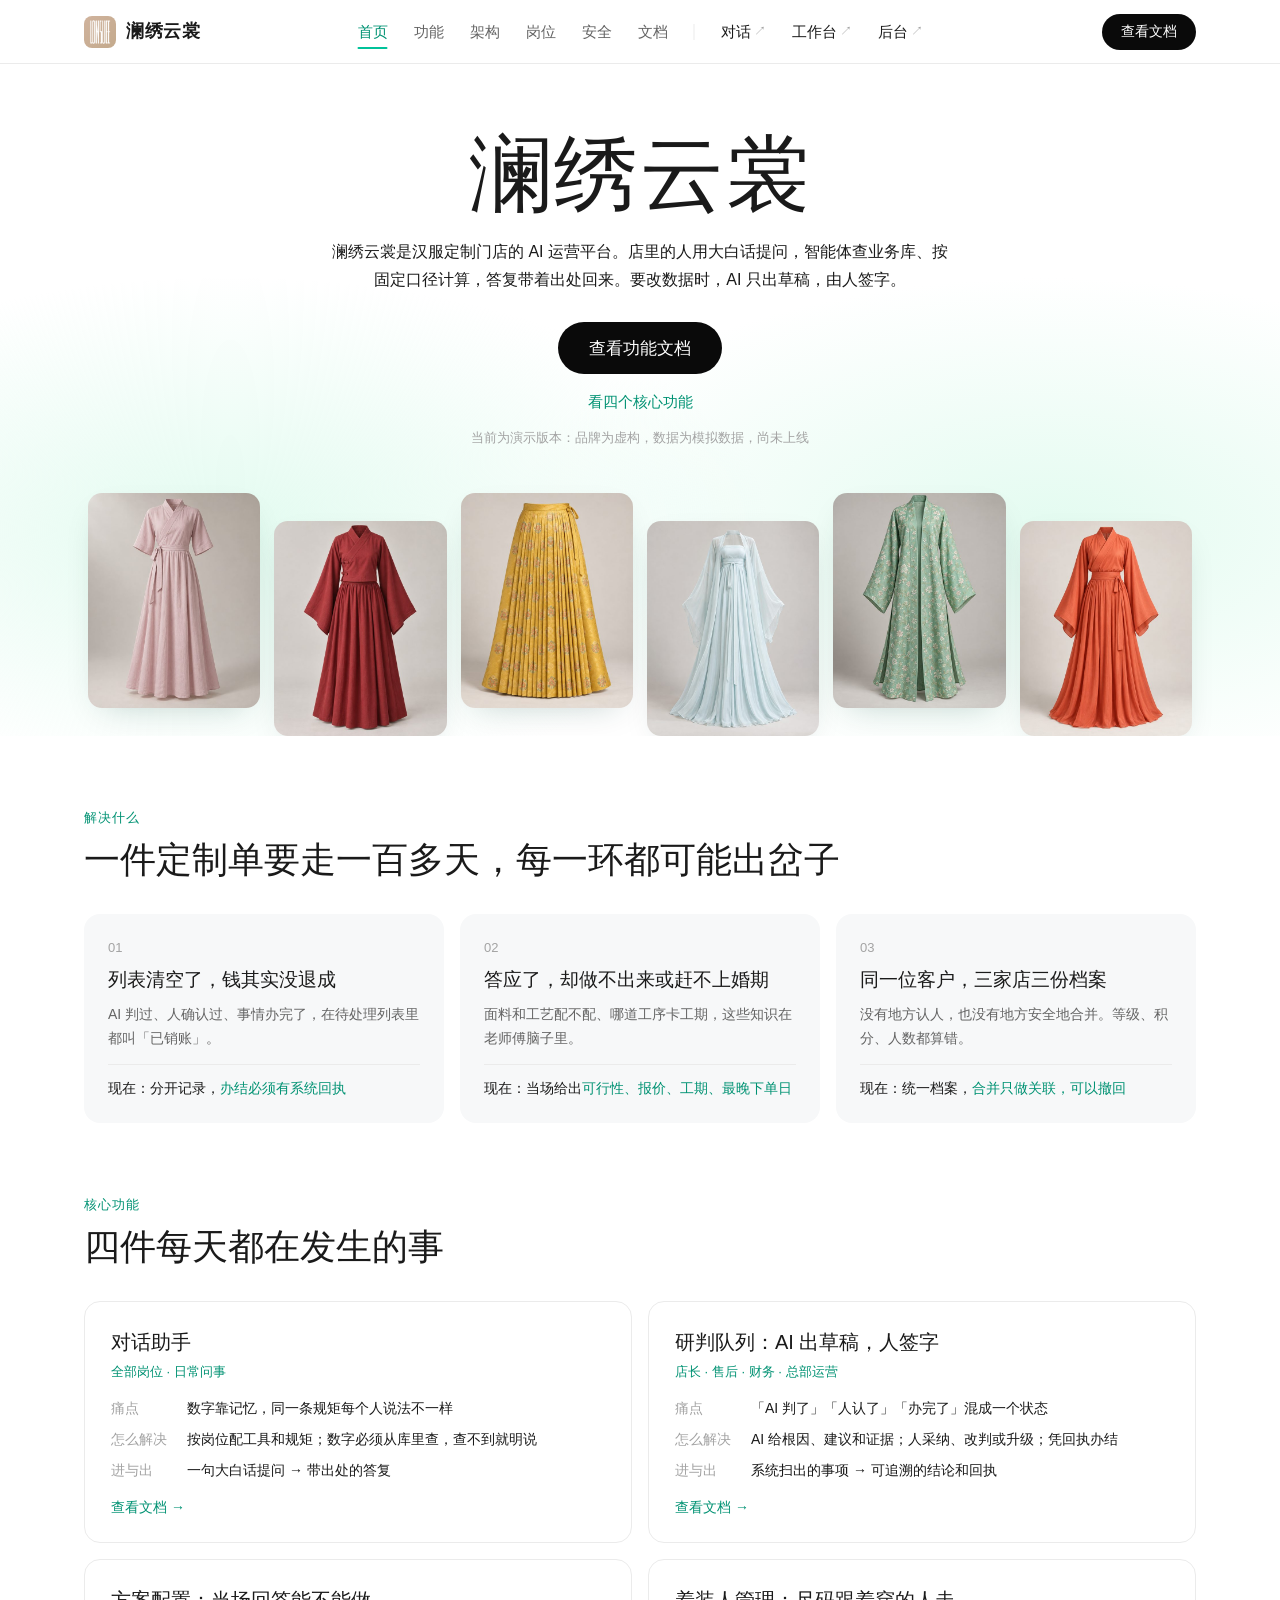
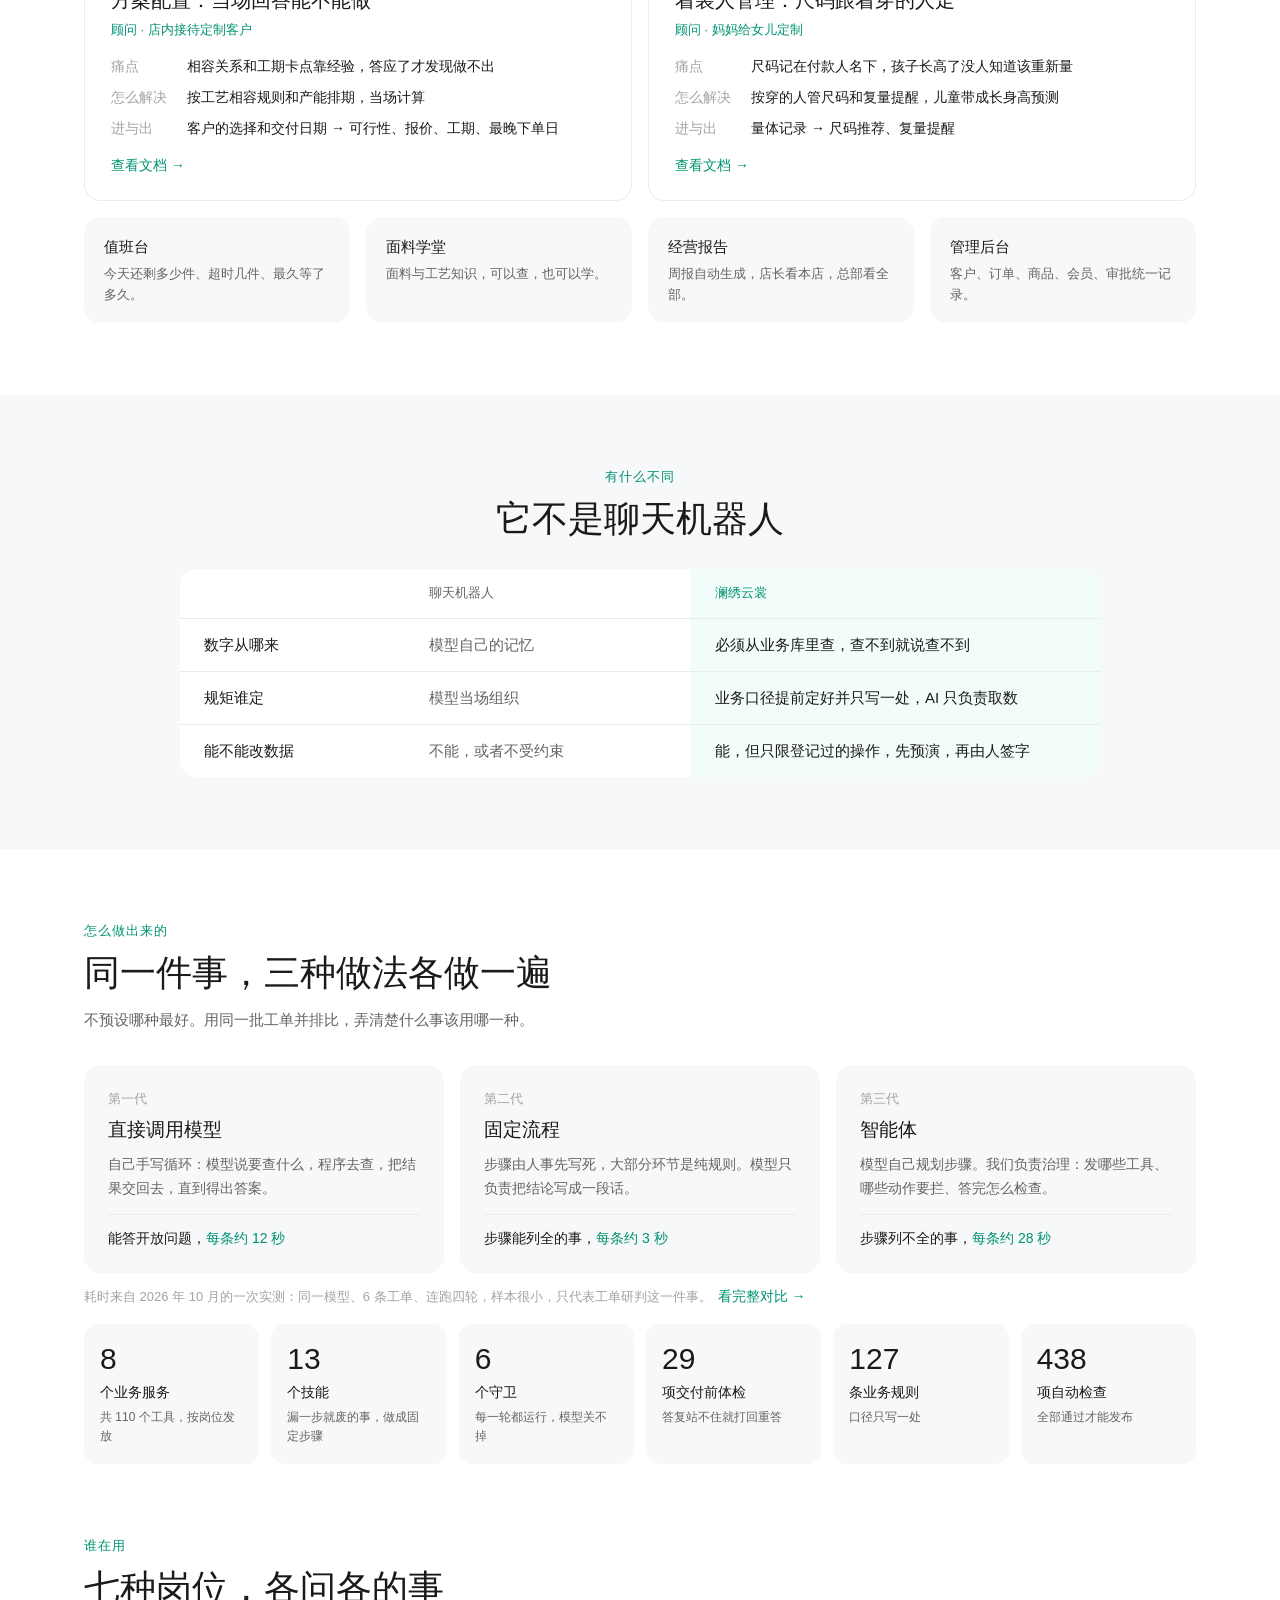
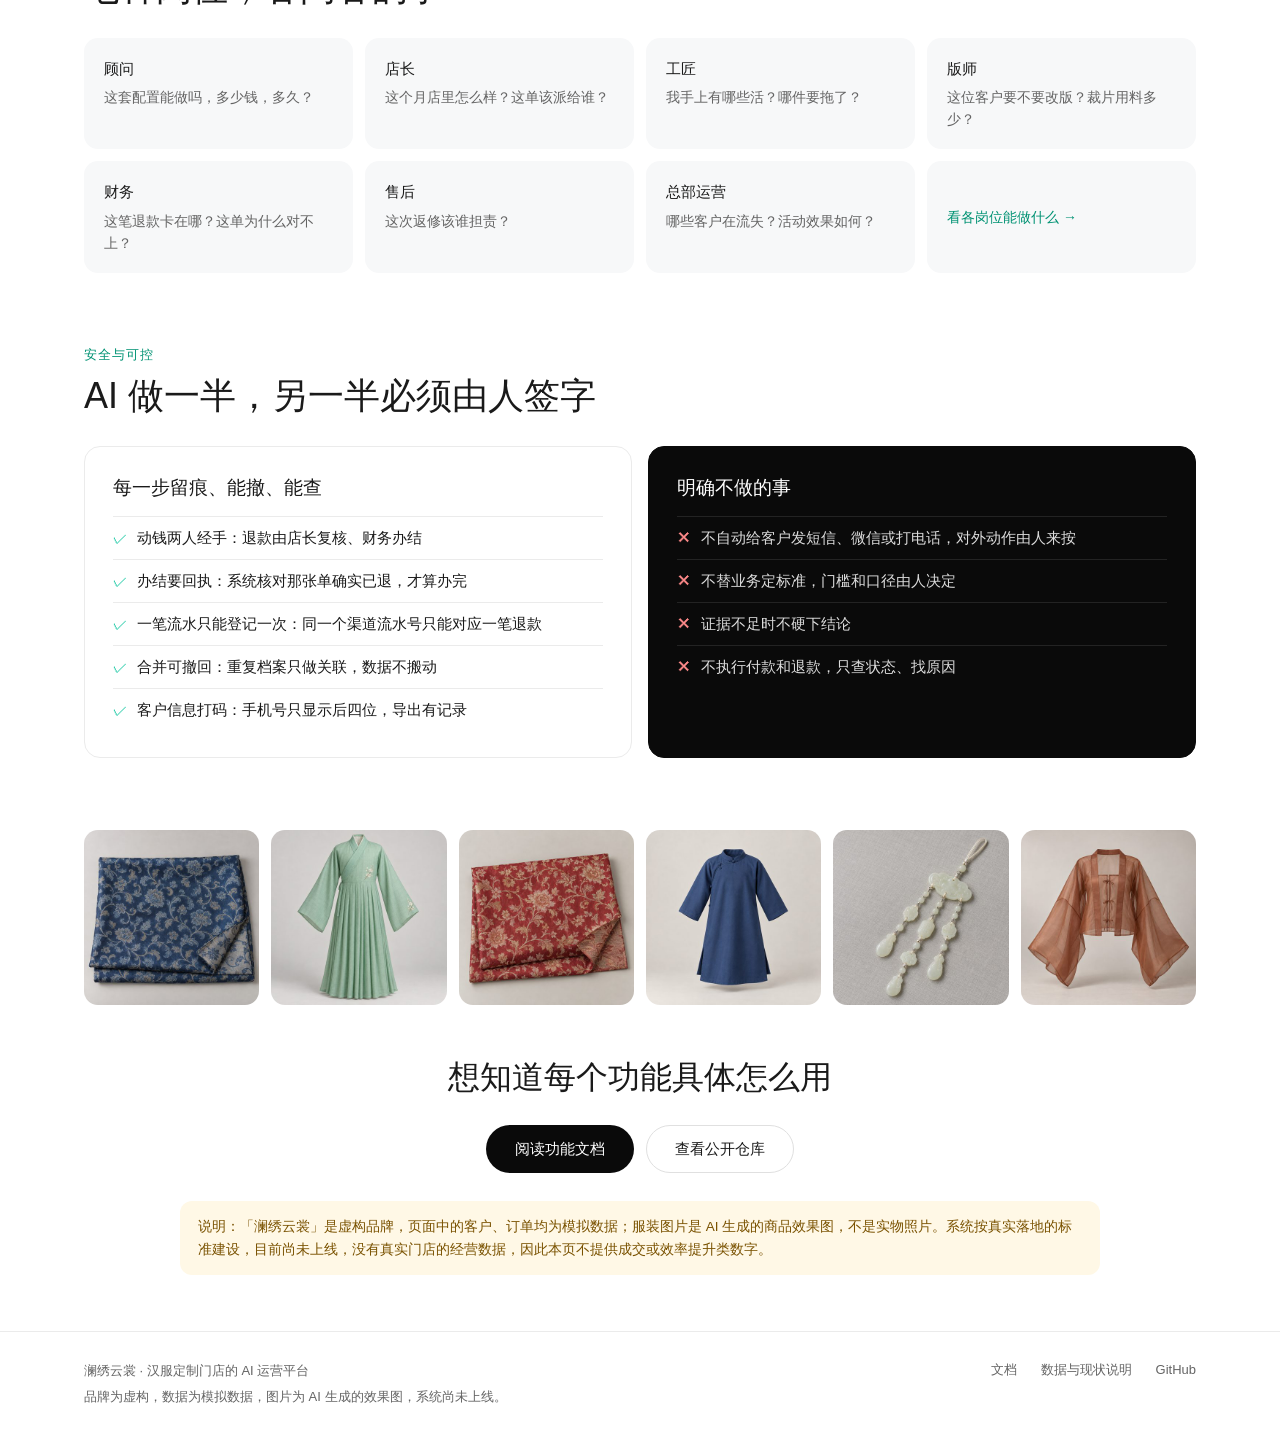
==== commit 24b3eef7: "首页顶栏接上对话、工作台、后台三个演示入口 用户要求从介绍页能直接进到产品本身。三个服务目前只在本机运行， 所以入口指向本机地址，并在悬停说明里写明需要在运行了澜绣云裳的电脑上打开。 以后有公网地址，" ====
--- a/index.html
+++ b/index.html
@@ -21,6 +21,11 @@
       <a href="#roles">岗位</a>
       <a href="#safe">安全</a>
       <a href="docs.html">文档</a>
+      <i class="nav-sep" aria-hidden="true"></i>
+      <!-- 下面三个是演示环境的入口：服务只在运行了澜绣云裳的那台电脑上，别的电脑点开会连不上 -->
+      <a class="ext" href="http://127.0.0.1:8770/" target="_blank" rel="noopener" title="演示环境入口：需要在运行了澜绣云裳的电脑上打开，要登录">对话<span aria-hidden="true">↗</span></a>
+      <a class="ext" href="http://127.0.0.1:8770/duty" target="_blank" rel="noopener" title="演示环境入口：需要在运行了澜绣云裳的电脑上打开，要登录">工作台<span aria-hidden="true">↗</span></a>
+      <a class="ext" href="http://127.0.0.1:8760/" target="_blank" rel="noopener" title="演示环境入口：需要在运行了澜绣云裳的电脑上打开">后台<span aria-hidden="true">↗</span></a>
     </nav>
     <a class="btn btn-dark btn-sm" href="docs.html">查看文档</a>
   </div>
--- a/style.css
+++ b/style.css
@@ -38,6 +38,11 @@
 .nav a:hover { color: var(--text); }
 .nav a.on { color: var(--brand-deep); }
 .nav a.on::after { content: ""; position: absolute; left: 0; right: 0; bottom: 14px; height: 2px; border-radius: 2px; background: var(--brand); }
+.nav { gap: 26px; }
+.nav-sep { width: 1px; height: 16px; background: var(--border); }
+.nav a.ext { color: var(--text); font-weight: 500; }
+.nav a.ext span { margin-left: 3px; font-size: 12px; color: var(--text-3, #a3a3a3); }
+.nav a.ext:hover { color: var(--brand-deep); }
 .head .wrap > .btn { margin-left: auto; }
 .btn { display: inline-flex; align-items: center; justify-content: center; gap: 8px; height: 48px; padding: 0 28px; border-radius: 999px; font: inherit; font-size: 15px; font-weight: 500; border: 1px solid transparent; cursor: pointer; transition: transform .2s, background .2s, border-color .2s; }
 .btn:hover { transform: translateY(-1px); }
@@ -158,7 +163,7 @@
 .side a { display: block; padding: 8px 0; color: var(--text-2); }
 .side a:hover { color: var(--text); }
 .side a.on { color: var(--brand-deep); font-weight: 500; }
-.doc-main { margin: 0 auto; padding: 48px 48px 96px; width: 100%; max-width: 860px; }
+.doc-main { margin: 0 auto; padding: 48px 48px 96px; width: 100%; max-width: 860px; min-width: 0; }
 .doc { display: none; }
 .doc.on, .nojs .doc { display: block; }
 .doc .crumb { display: none; }
@@ -219,7 +224,7 @@
   .cmp .row > div { padding: 10px 18px; border-top: 0; }
   .cmp .row > div:first-child { padding-top: 16px; font-weight: 500; border-top: 1px solid var(--border); }
   .cmp .row > div:nth-child(2)::before { content: "聊天机器人："; color: var(--text-3); }
-  .docs { grid-template-columns: 1fr; }
+  .docs { grid-template-columns: minmax(0, 1fr); }   /* 不能写 1fr：它的最小宽度是内容宽，流程图会把整列撑宽 */
   .side { display: none; position: fixed; top: var(--header-h); left: 0; right: 0; bottom: 0; height: auto; z-index: 40; }
   .side.open { display: block; }
   .doc-main { padding: 28px 20px 72px; }
@@ -227,7 +232,7 @@
   .doc h2 { font-size: 21px; }
   .doc table { display: block; overflow-x: auto; }
   .diagram { padding: 14px; text-align: left; }
-  .diagram svg { max-width: none; }
+  .diagram:not(.fit)::after { content: "图比屏幕宽时，可以左右滑动"; display: block; position: sticky; left: 0; margin-top: 8px; font-size: 12px; color: var(--text-3); }
   .menu-btn { display: inline-flex; }
   .pager { flex-direction: column; }
 }
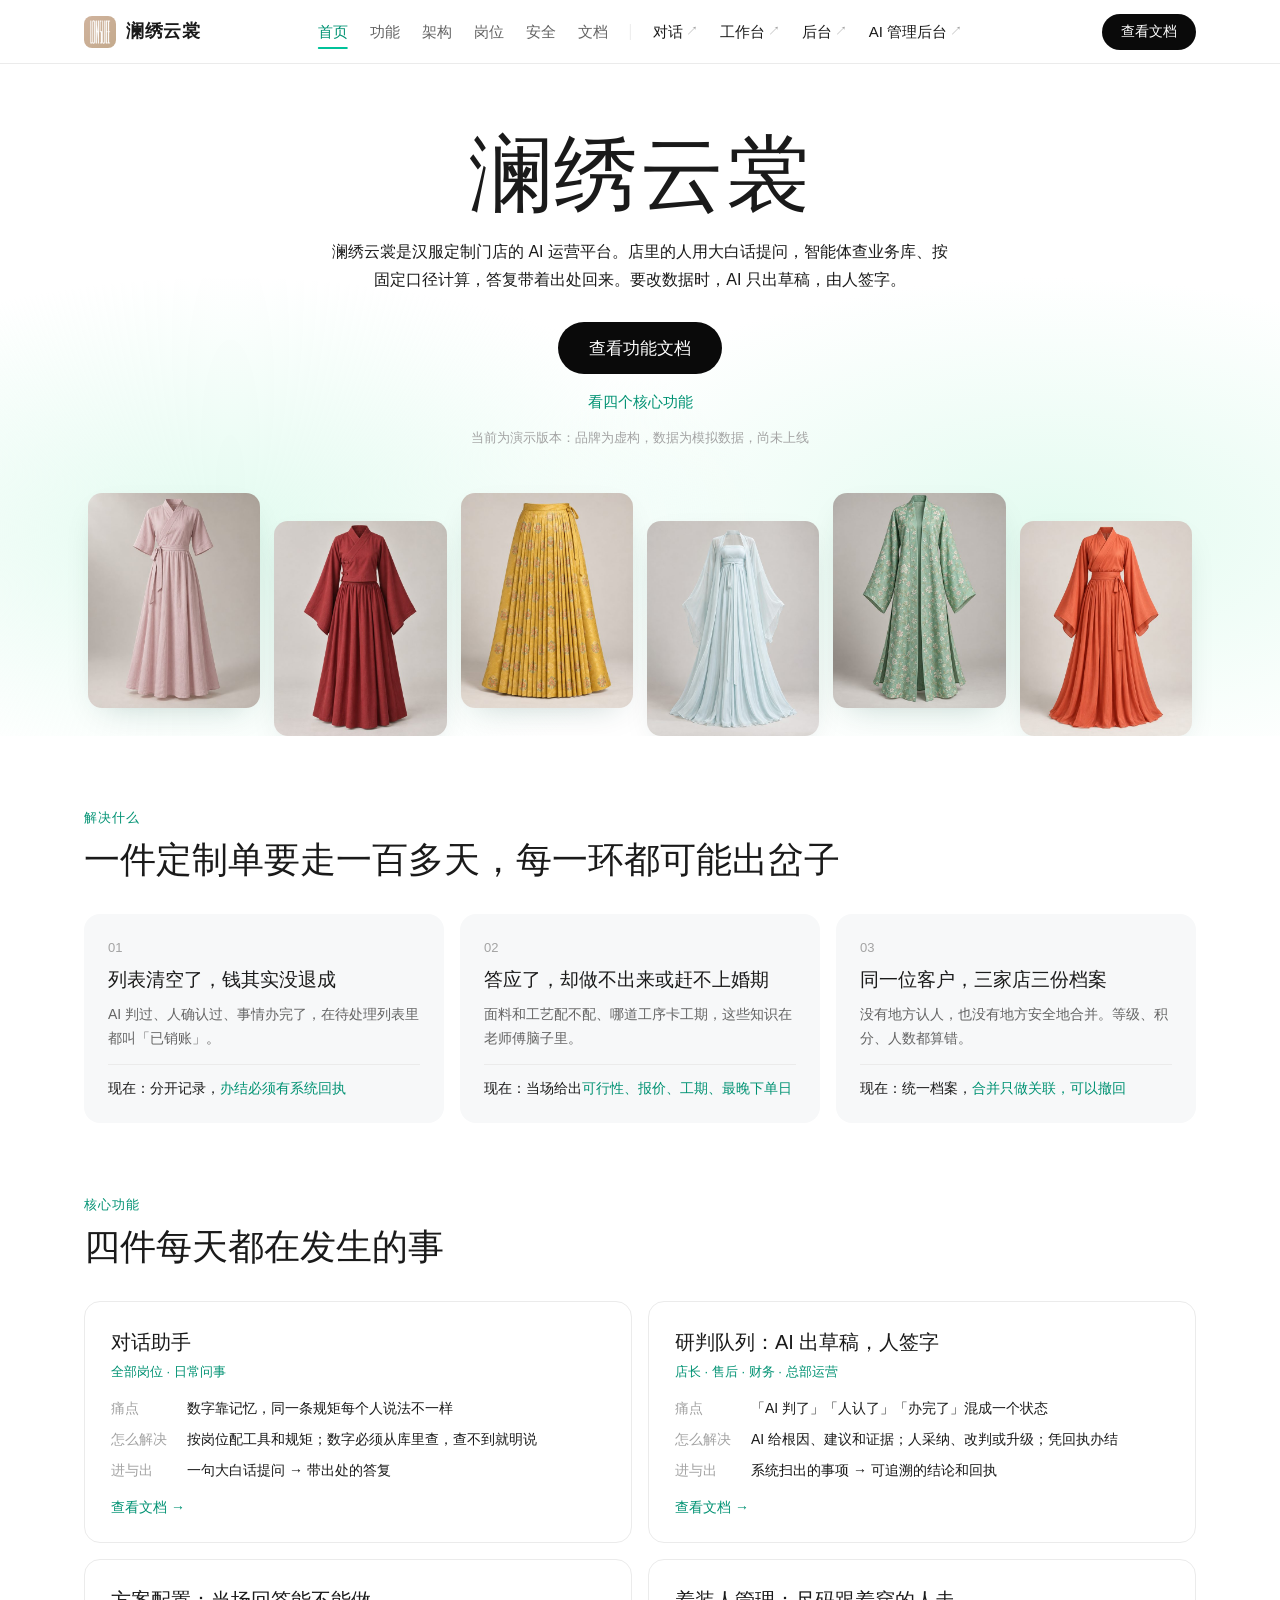
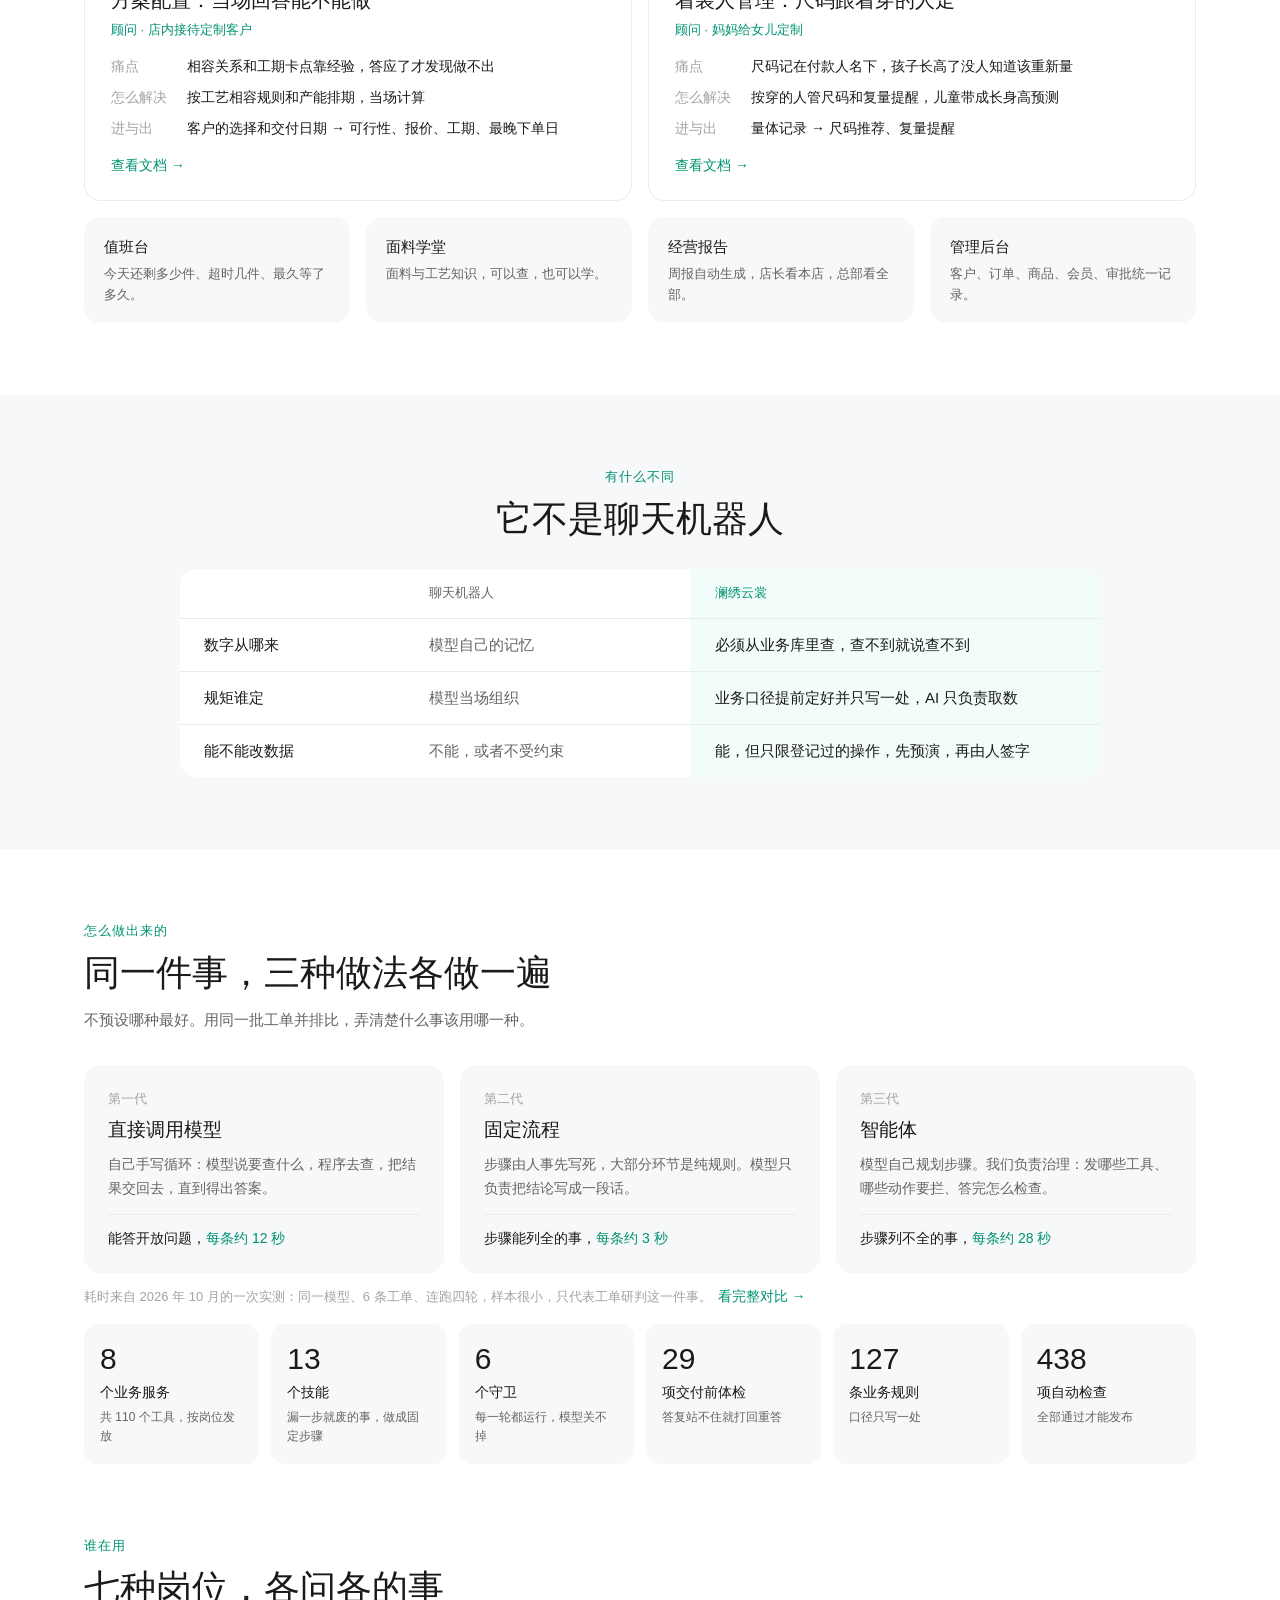
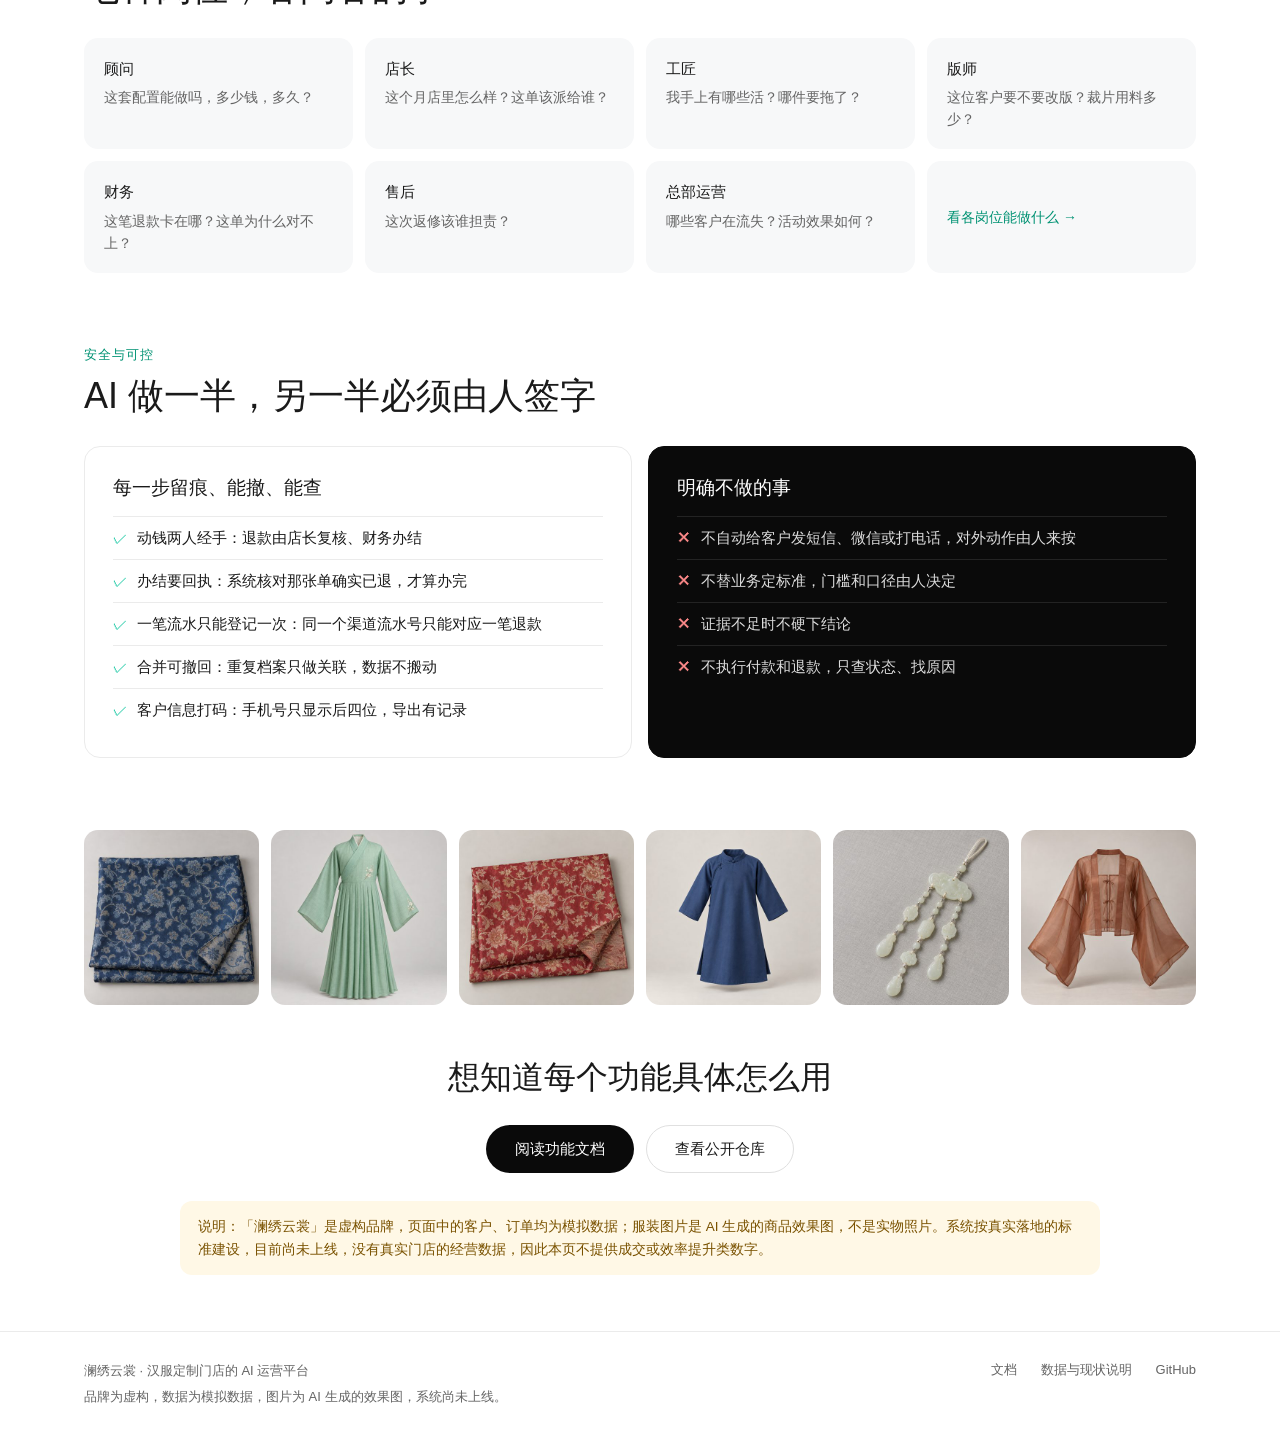
==== commit 979b8496: "首页顶栏加上 AI 管理后台入口 用户要求四个界面都能从介绍页直接进。顶栏项变多， 窄窗口下先收起页内跳转的四项，避免压到标志和按钮。  Co-Authored-By: Claude Fable 5." ====
--- a/index.html
+++ b/index.html
@@ -26,6 +26,7 @@
       <a class="ext" href="http://127.0.0.1:8770/" target="_blank" rel="noopener" title="演示环境入口：需要在运行了澜绣云裳的电脑上打开，要登录">对话<span aria-hidden="true">↗</span></a>
       <a class="ext" href="http://127.0.0.1:8770/duty" target="_blank" rel="noopener" title="演示环境入口：需要在运行了澜绣云裳的电脑上打开，要登录">工作台<span aria-hidden="true">↗</span></a>
       <a class="ext" href="http://127.0.0.1:8760/" target="_blank" rel="noopener" title="演示环境入口：需要在运行了澜绣云裳的电脑上打开">后台<span aria-hidden="true">↗</span></a>
+      <a class="ext" href="http://127.0.0.1:8801/" target="_blank" rel="noopener" title="演示环境入口：需要在运行了澜绣云裳的电脑上打开">AI 管理后台<span aria-hidden="true">↗</span></a>
     </nav>
     <a class="btn btn-dark btn-sm" href="docs.html">查看文档</a>
   </div>
--- a/style.css
+++ b/style.css
@@ -38,12 +38,14 @@
 .nav a:hover { color: var(--text); }
 .nav a.on { color: var(--brand-deep); }
 .nav a.on::after { content: ""; position: absolute; left: 0; right: 0; bottom: 14px; height: 2px; border-radius: 2px; background: var(--brand); }
-.nav { gap: 26px; }
+.nav { gap: 22px; }
 .nav-sep { width: 1px; height: 16px; background: var(--border); }
 .nav a.ext { color: var(--text); font-weight: 500; }
 .nav a.ext span { margin-left: 3px; font-size: 12px; color: var(--text-3, #a3a3a3); }
 .nav a.ext:hover { color: var(--brand-deep); }
 .head .wrap > .btn { margin-left: auto; }
+/* 顶栏加了四个演示入口后变长：窗口不够宽时先收起页内跳转的四项，免得压到标志和按钮 */
+@media (max-width: 1040px) { .nav { gap: 18px; } .nav a[href^="#"] { display: none; } }
 .btn { display: inline-flex; align-items: center; justify-content: center; gap: 8px; height: 48px; padding: 0 28px; border-radius: 999px; font: inherit; font-size: 15px; font-weight: 500; border: 1px solid transparent; cursor: pointer; transition: transform .2s, background .2s, border-color .2s; }
 .btn:hover { transform: translateY(-1px); }
 .btn-dark { background: var(--dark); color: #fff; }
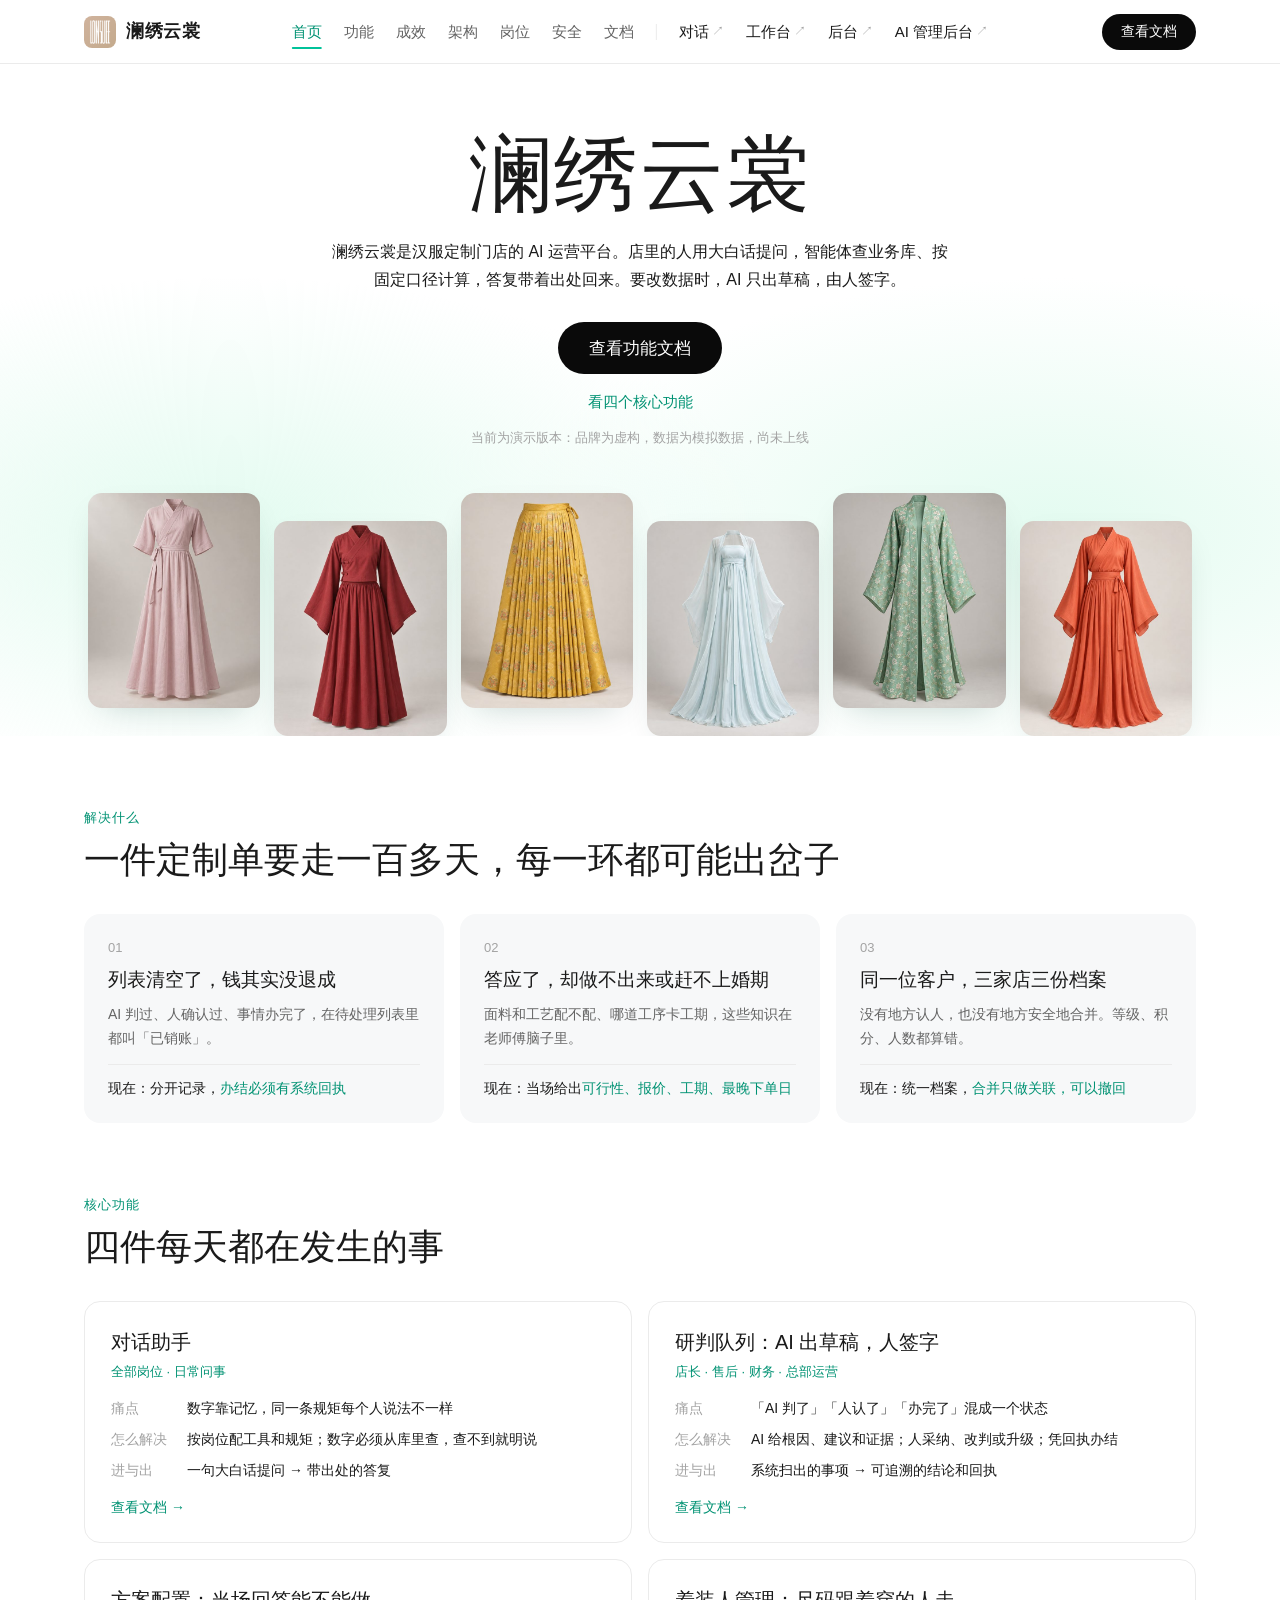
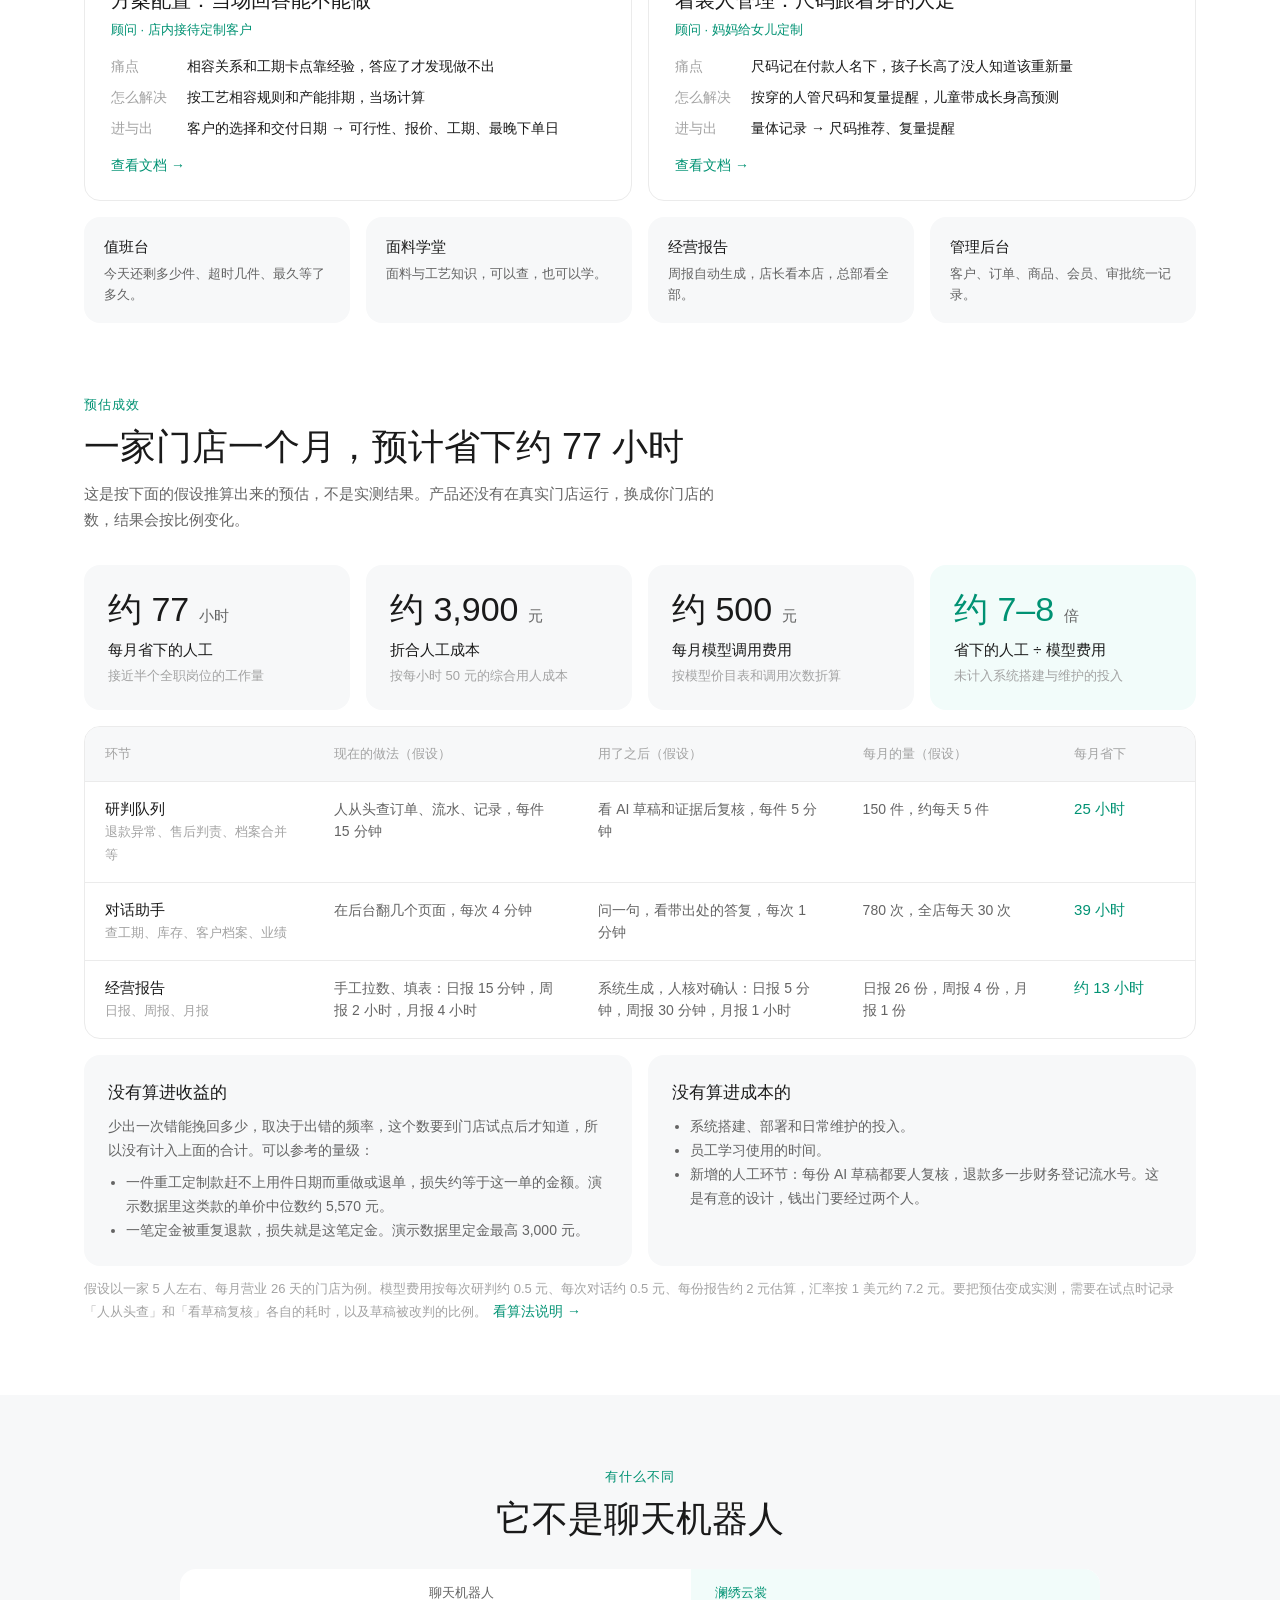
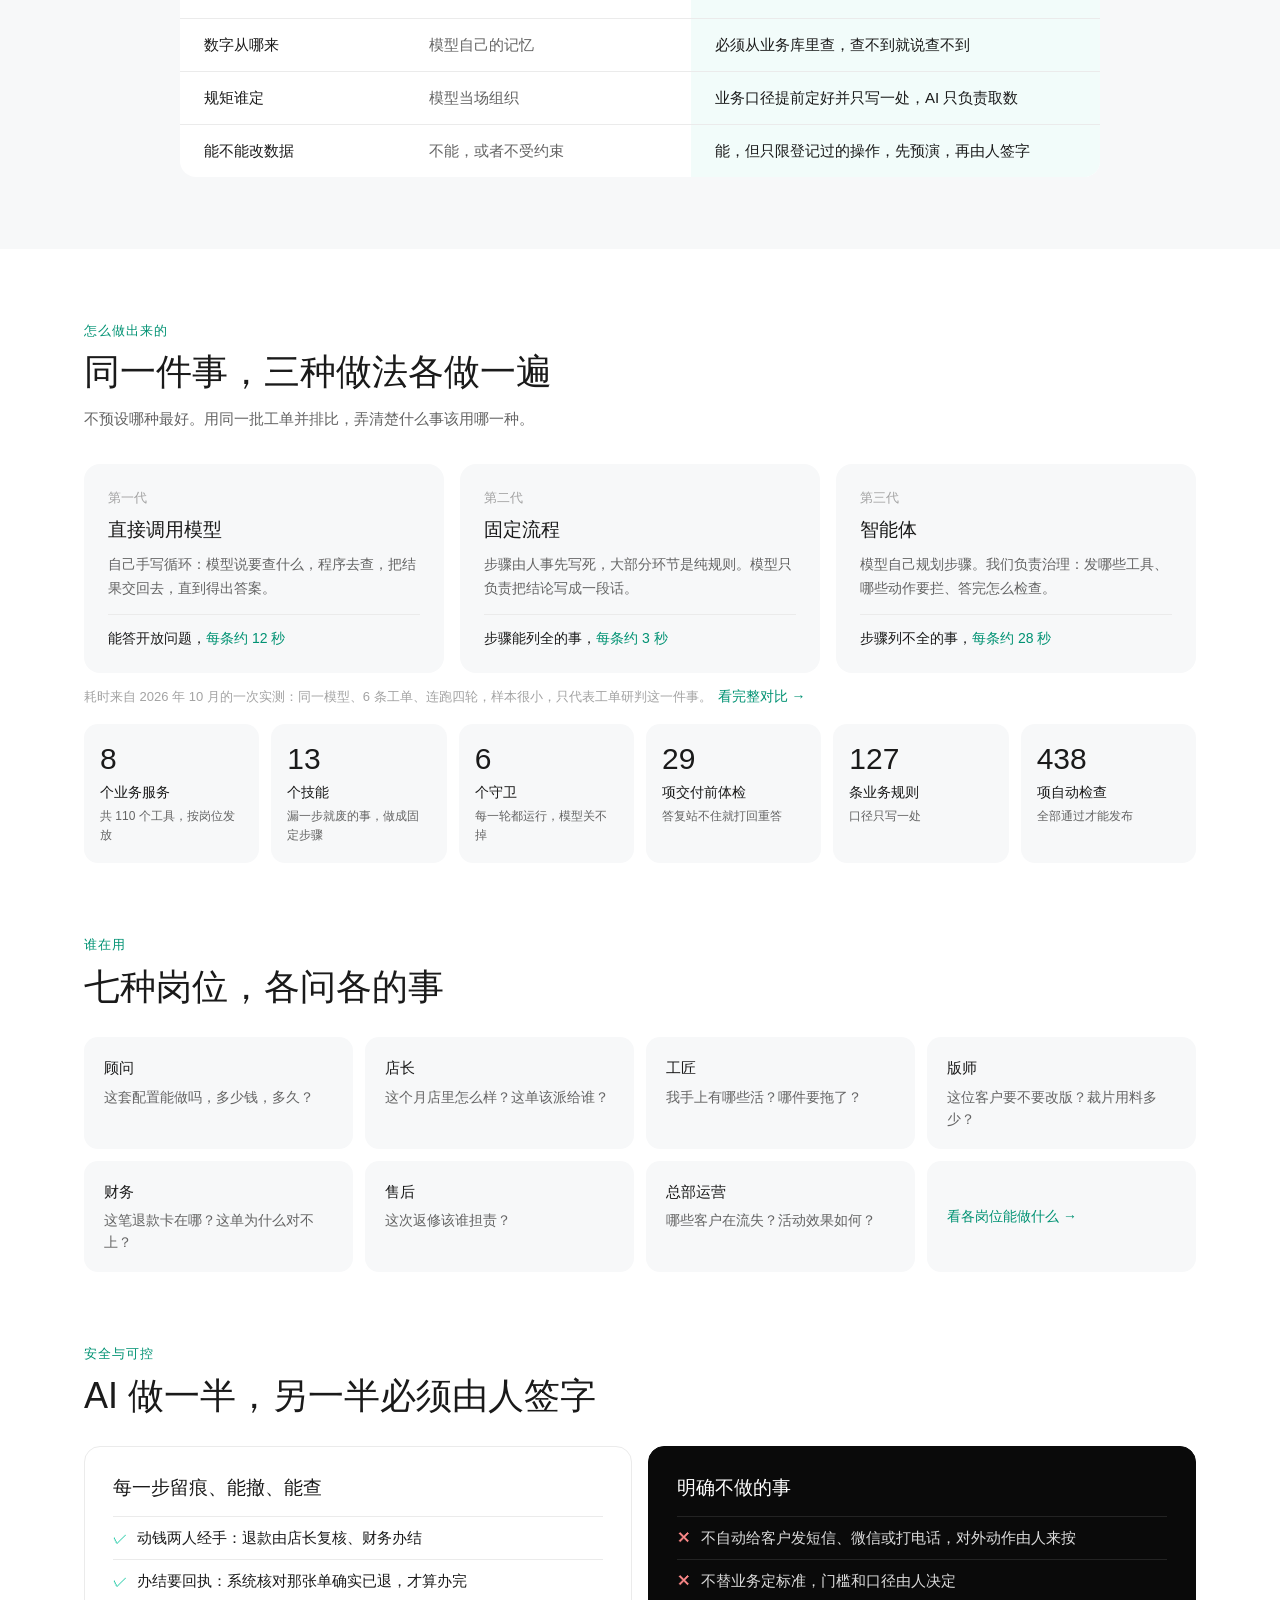
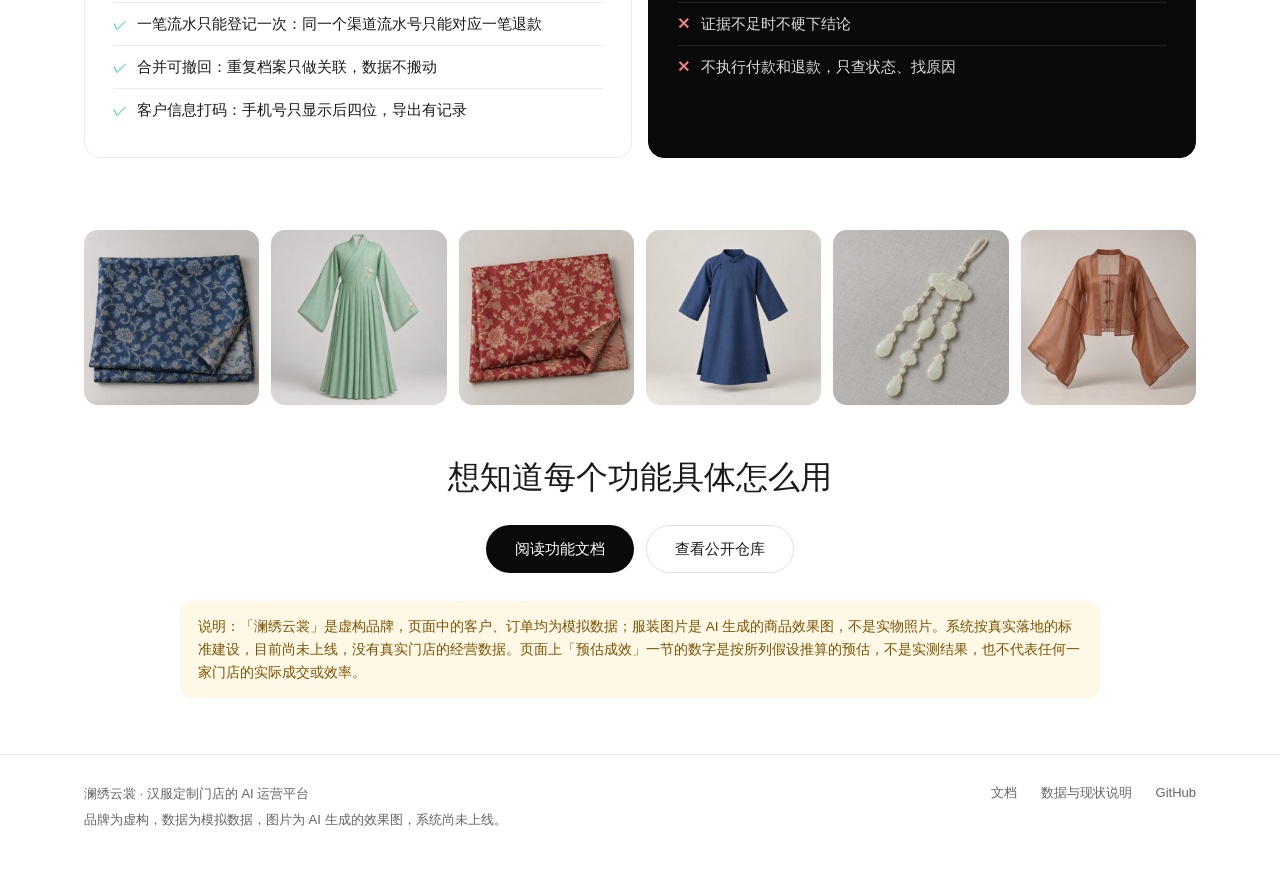
==== commit 8dd63068: "首页加预估成效一节，文档加「项目方法」七页 用户要对外讲清投入产出和做项目的方法。产品没在真实门店跑过， 所以成效写成「假设 → 推算」的预估，假设全部摆在页面上，底部声明同步改掉。 文档七页讲统筹分" ====
--- a/index.html
+++ b/index.html
@@ -17,6 +17,7 @@
     <nav class="nav">
       <a class="on" href="index.html">首页</a>
       <a href="#features">功能</a>
+      <a href="#roi">成效</a>
       <a href="#arch">架构</a>
       <a href="#roles">岗位</a>
       <a href="#safe">安全</a>
@@ -134,6 +135,47 @@
       <a class="mini" href="docs.html#report"><h4>经营报告</h4><p>周报自动生成，店长看本店，总部看全部。</p></a>
       <a class="mini" href="docs.html#admin"><h4>管理后台</h4><p>客户、订单、商品、会员、审批统一记录。</p></a>
     </div>
+  </div>
+</section>
+
+<section class="block" id="roi">
+  <div class="wrap">
+    <div class="eyebrow">预估成效</div>
+    <h2 class="h2">一家门店一个月，预计省下约 77 小时</h2>
+    <p class="sub">这是按下面的假设推算出来的预估，不是实测结果。产品还没有在真实门店运行，换成你门店的数，结果会按比例变化。</p>
+    <div class="roi-stats">
+      <div class="stat"><div class="v">约 77 <small>小时</small></div><div class="k">每月省下的人工</div><div class="q">接近半个全职岗位的工作量</div></div>
+      <div class="stat"><div class="v">约 3,900 <small>元</small></div><div class="k">折合人工成本</div><div class="q">按每小时 50 元的综合用人成本</div></div>
+      <div class="stat"><div class="v">约 500 <small>元</small></div><div class="k">每月模型调用费用</div><div class="q">按模型价目表和调用次数折算</div></div>
+      <div class="stat key"><div class="v">约 7–8 <small>倍</small></div><div class="k">省下的人工 ÷ 模型费用</div><div class="q">未计入系统搭建与维护的投入</div></div>
+    </div>
+    <div class="roi-scroll">
+      <div class="roi-table">
+        <div class="row hd"><div>环节</div><div>现在的做法（假设）</div><div>用了之后（假设）</div><div>每月的量（假设）</div><div>每月省下</div></div>
+        <div class="row"><div><b>研判队列</b><span>退款异常、售后判责、档案合并等</span></div><div>人从头查订单、流水、记录，每件 15 分钟</div><div>看 AI 草稿和证据后复核，每件 5 分钟</div><div>150 件，约每天 5 件</div><div><b>25 小时</b></div></div>
+        <div class="row"><div><b>对话助手</b><span>查工期、库存、客户档案、业绩</span></div><div>在后台翻几个页面，每次 4 分钟</div><div>问一句，看带出处的答复，每次 1 分钟</div><div>780 次，全店每天 30 次</div><div><b>39 小时</b></div></div>
+        <div class="row"><div><b>经营报告</b><span>日报、周报、月报</span></div><div>手工拉数、填表：日报 15 分钟，周报 2 小时，月报 4 小时</div><div>系统生成，人核对确认：日报 5 分钟，周报 30 分钟，月报 1 小时</div><div>日报 26 份，周报 4 份，月报 1 份</div><div><b>约 13 小时</b></div></div>
+      </div>
+    </div>
+    <div class="roi-notes">
+      <div>
+        <h3>没有算进收益的</h3>
+        <p>少出一次错能挽回多少，取决于出错的频率，这个数要到门店试点后才知道，所以没有计入上面的合计。可以参考的量级：</p>
+        <ul>
+          <li>一件重工定制款赶不上用件日期而重做或退单，损失约等于这一单的金额。演示数据里这类款的单价中位数约 5,570 元。</li>
+          <li>一笔定金被重复退款，损失就是这笔定金。演示数据里定金最高 3,000 元。</li>
+        </ul>
+      </div>
+      <div>
+        <h3>没有算进成本的</h3>
+        <ul>
+          <li>系统搭建、部署和日常维护的投入。</li>
+          <li>员工学习使用的时间。</li>
+          <li>新增的人工环节：每份 AI 草稿都要人复核，退款多一步财务登记流水号。这是有意的设计，钱出门要经过两个人。</li>
+        </ul>
+      </div>
+    </div>
+    <p class="fine">假设以一家 5 人左右、每月营业 26 天的门店为例。模型费用按每次研判约 0.5 元、每次对话约 0.5 元、每份报告约 2 元估算，汇率按 1 美元约 7.2 元。要把预估变成实测，需要在试点时记录「人从头查」和「看草稿复核」各自的耗时，以及草稿被改判的比例。<a class="more" style="margin:0 0 0 6px" href="docs.html#roi">看算法说明 →</a></p>
   </div>
 </section>
 
@@ -252,7 +294,7 @@
       <a class="btn btn-dark" href="docs.html">阅读功能文档</a>
       <a class="btn btn-line" href="https://github.com/843773296-rgb/lanxiu-yunshang-agent" rel="noopener">查看公开仓库</a>
     </div>
-    <div class="notice">说明：「澜绣云裳」是虚构品牌，页面中的客户、订单均为模拟数据；服装图片是 AI 生成的商品效果图，不是实物照片。系统按真实落地的标准建设，目前尚未上线，没有真实门店的经营数据，因此本页不提供成交或效率提升类数字。</div>
+    <div class="notice">说明：「澜绣云裳」是虚构品牌，页面中的客户、订单均为模拟数据；服装图片是 AI 生成的商品效果图，不是实物照片。系统按真实落地的标准建设，目前尚未上线，没有真实门店的经营数据。页面上「预估成效」一节的数字是按所列假设推算的预估，不是实测结果，也不代表任何一家门店的实际成交或效率。</div>
   </div>
 </section>
 
--- a/style.css
+++ b/style.css
@@ -242,6 +242,33 @@
   .grid4 { grid-template-columns: 1fr; }
   .feat dl { grid-template-columns: 56px 1fr; }
 }
+/* 预估成效 */
+.roi-stats { display: grid; grid-template-columns: repeat(4, 1fr); gap: 16px; margin-top: 32px; }
+.roi-stats > * { min-width: 0; }
+.stat { padding: 24px; border-radius: var(--r-card); background: var(--sunken); }
+.stat.key { background: var(--brand-50); }
+.stat .v { font-size: 34px; font-weight: 500; line-height: 1.2; white-space: nowrap; }
+.stat .v small { font-size: 15px; font-weight: 400; color: var(--text-2); }
+.stat.key .v { color: var(--brand-deep); }
+.stat .k { margin-top: 8px; font-size: 15px; }
+.stat .q { margin-top: 4px; font-size: 13px; color: var(--text-3); line-height: 20px; }
+.roi-scroll { margin-top: 16px; overflow-x: auto; border-radius: var(--r-card); border: 1px solid var(--border); }
+.roi-table { min-width: 860px; }
+.roi-table .row { display: grid; grid-template-columns: 1.3fr 1.5fr 1.5fr 1.2fr .8fr; }
+.roi-table .row > div { padding: 16px 20px; font-size: 14px; line-height: 22px; color: var(--text-2); border-top: 1px solid var(--border); }
+.roi-table .row.hd > div { border-top: 0; font-size: 13px; color: var(--text-3); background: var(--sunken); }
+.roi-table .row b { display: block; font-size: 15px; font-weight: 500; color: var(--text); }
+.roi-table .row span { font-size: 13px; color: var(--text-3); }
+.roi-table .row > div:last-child b { color: var(--brand-deep); }
+.roi-notes { display: grid; grid-template-columns: repeat(2, 1fr); gap: 16px; margin-top: 16px; }
+.roi-notes > div { min-width: 0; padding: 24px; border-radius: var(--r-card); background: var(--sunken); }
+.roi-notes h3 { margin: 0; font-size: 17px; font-weight: 500; }
+.roi-notes p, .roi-notes li { font-size: 14px; line-height: 24px; color: var(--text-2); }
+.roi-notes p { margin: 8px 0 0; }
+.roi-notes ul { margin: 8px 0 0; padding-left: 18px; }
+@media (max-width: 960px) { .roi-stats { grid-template-columns: repeat(2, 1fr); } .roi-notes { grid-template-columns: minmax(0, 1fr); } }
+@media (max-width: 520px) { .roi-stats { grid-template-columns: minmax(0, 1fr); } }
+
 @media (prefers-reduced-motion: reduce) {
   html { scroll-behavior: auto; }
   .btn, .mini, a.card, a.fact { transition: none; }
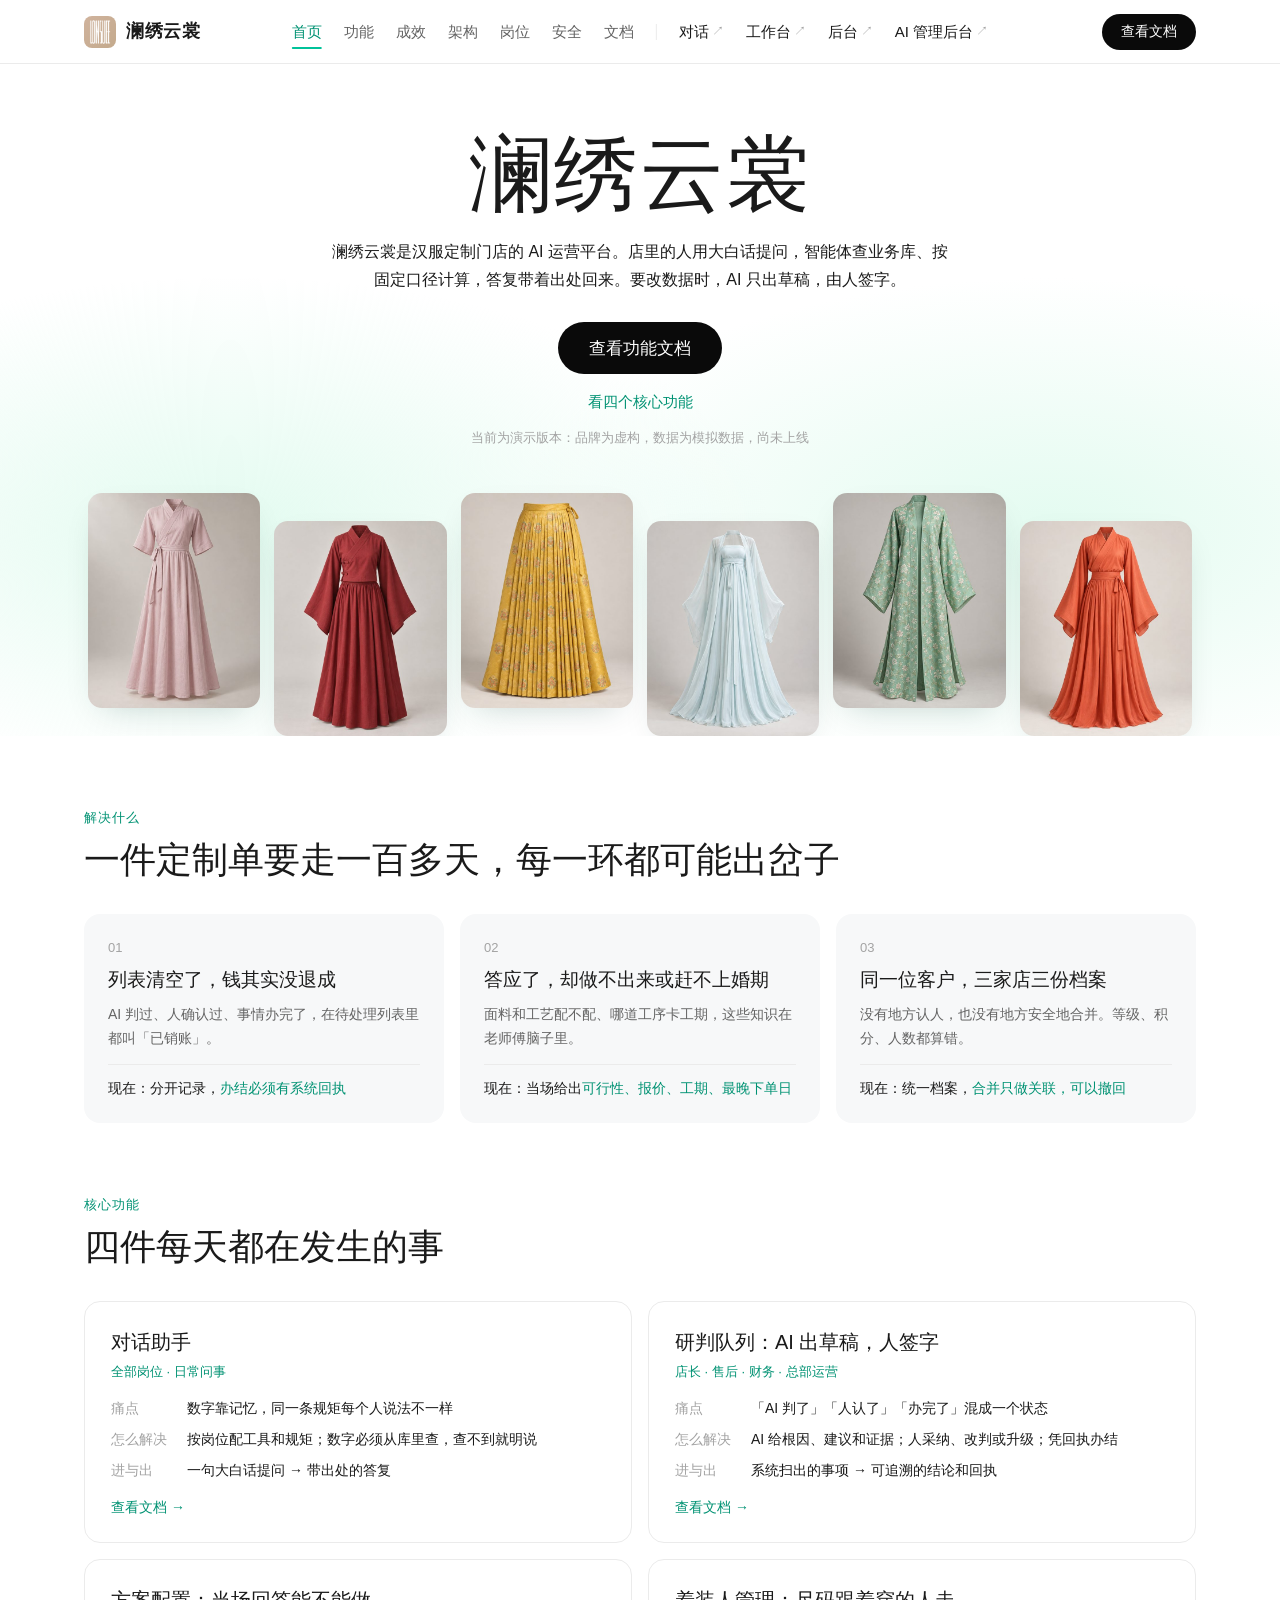
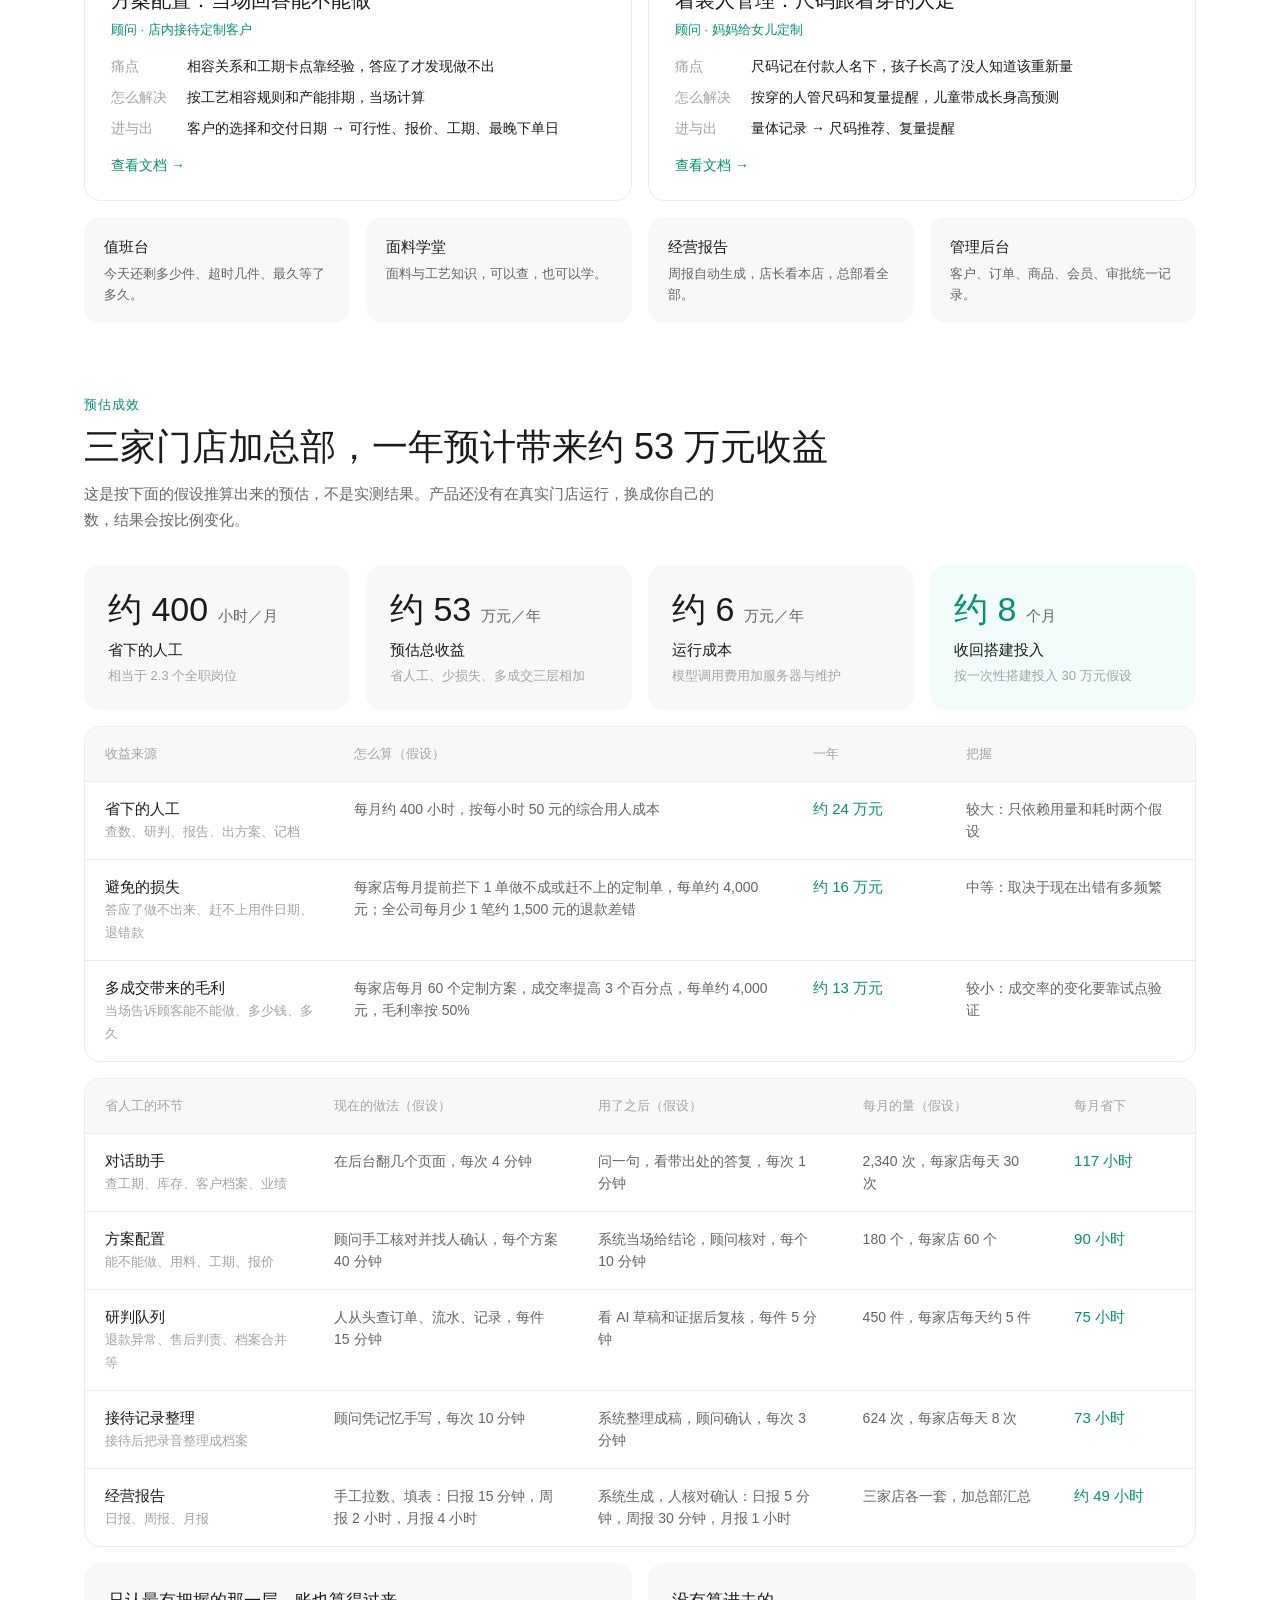
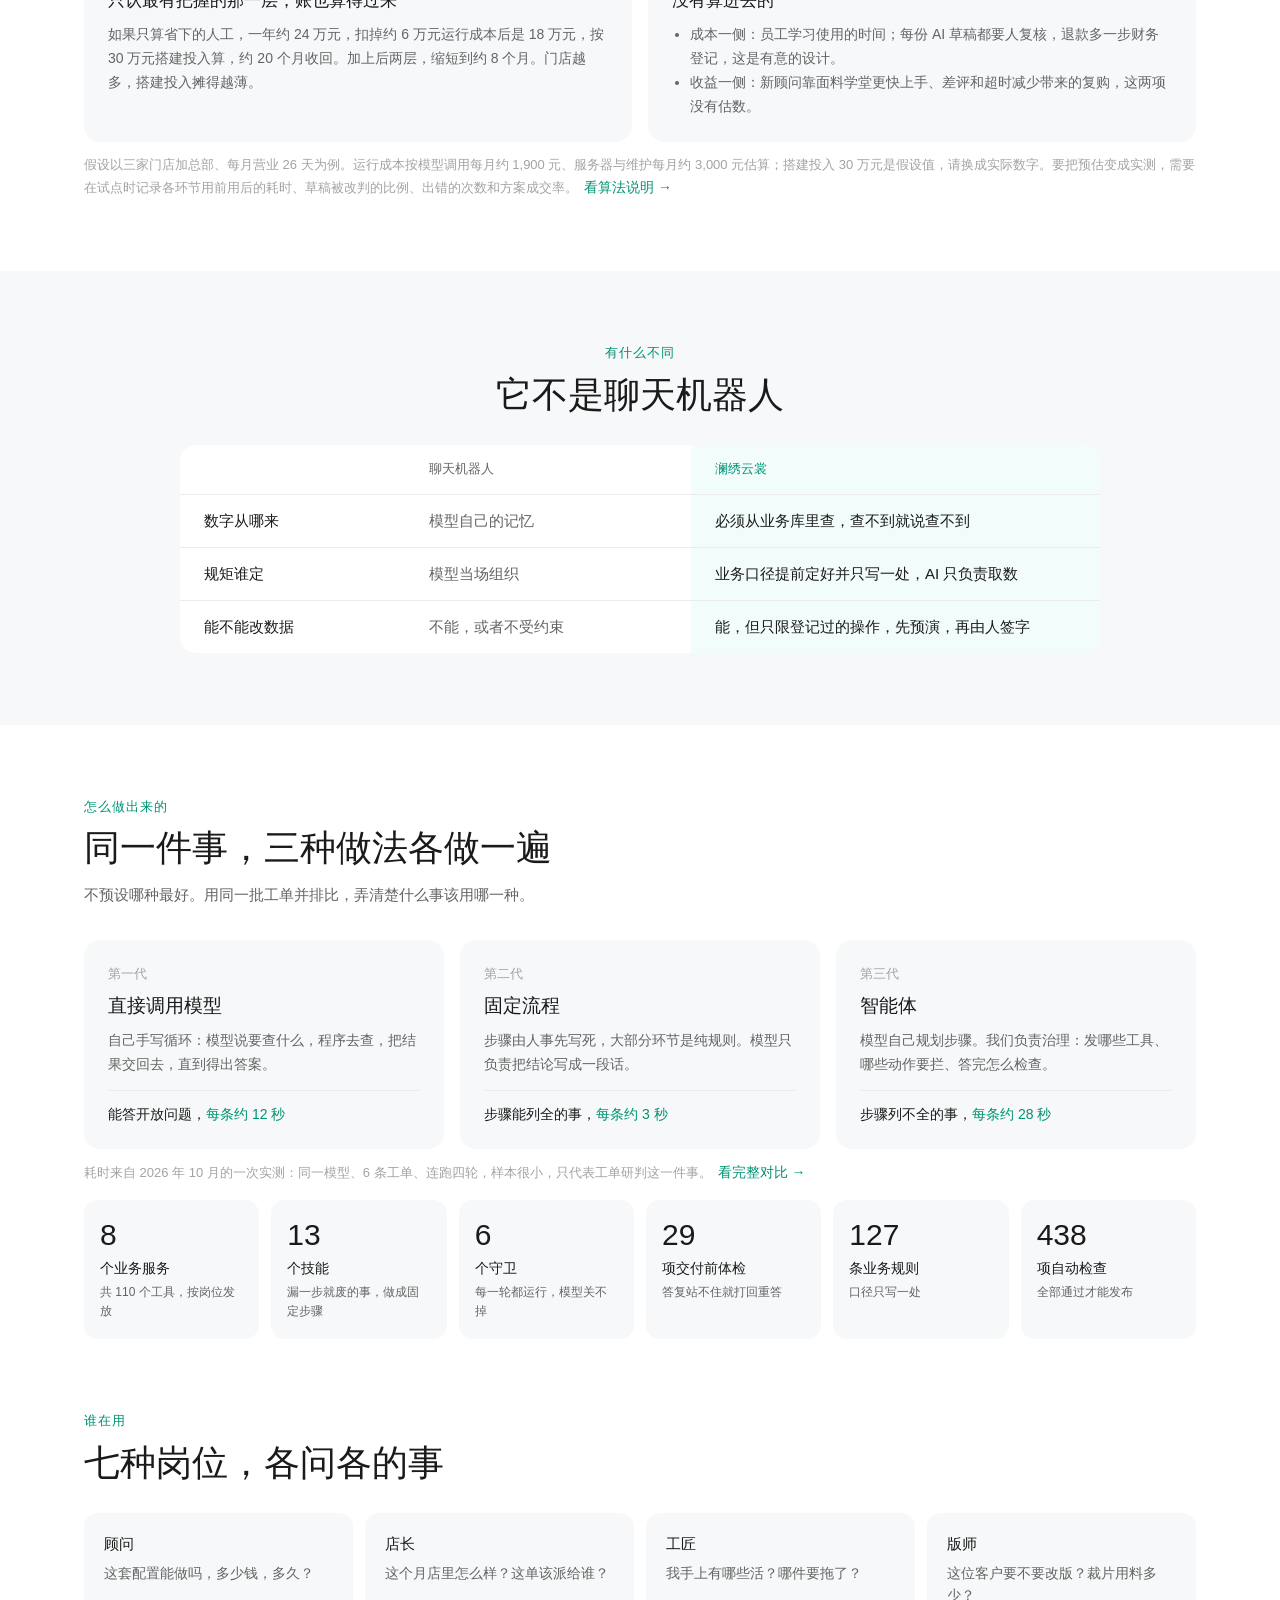
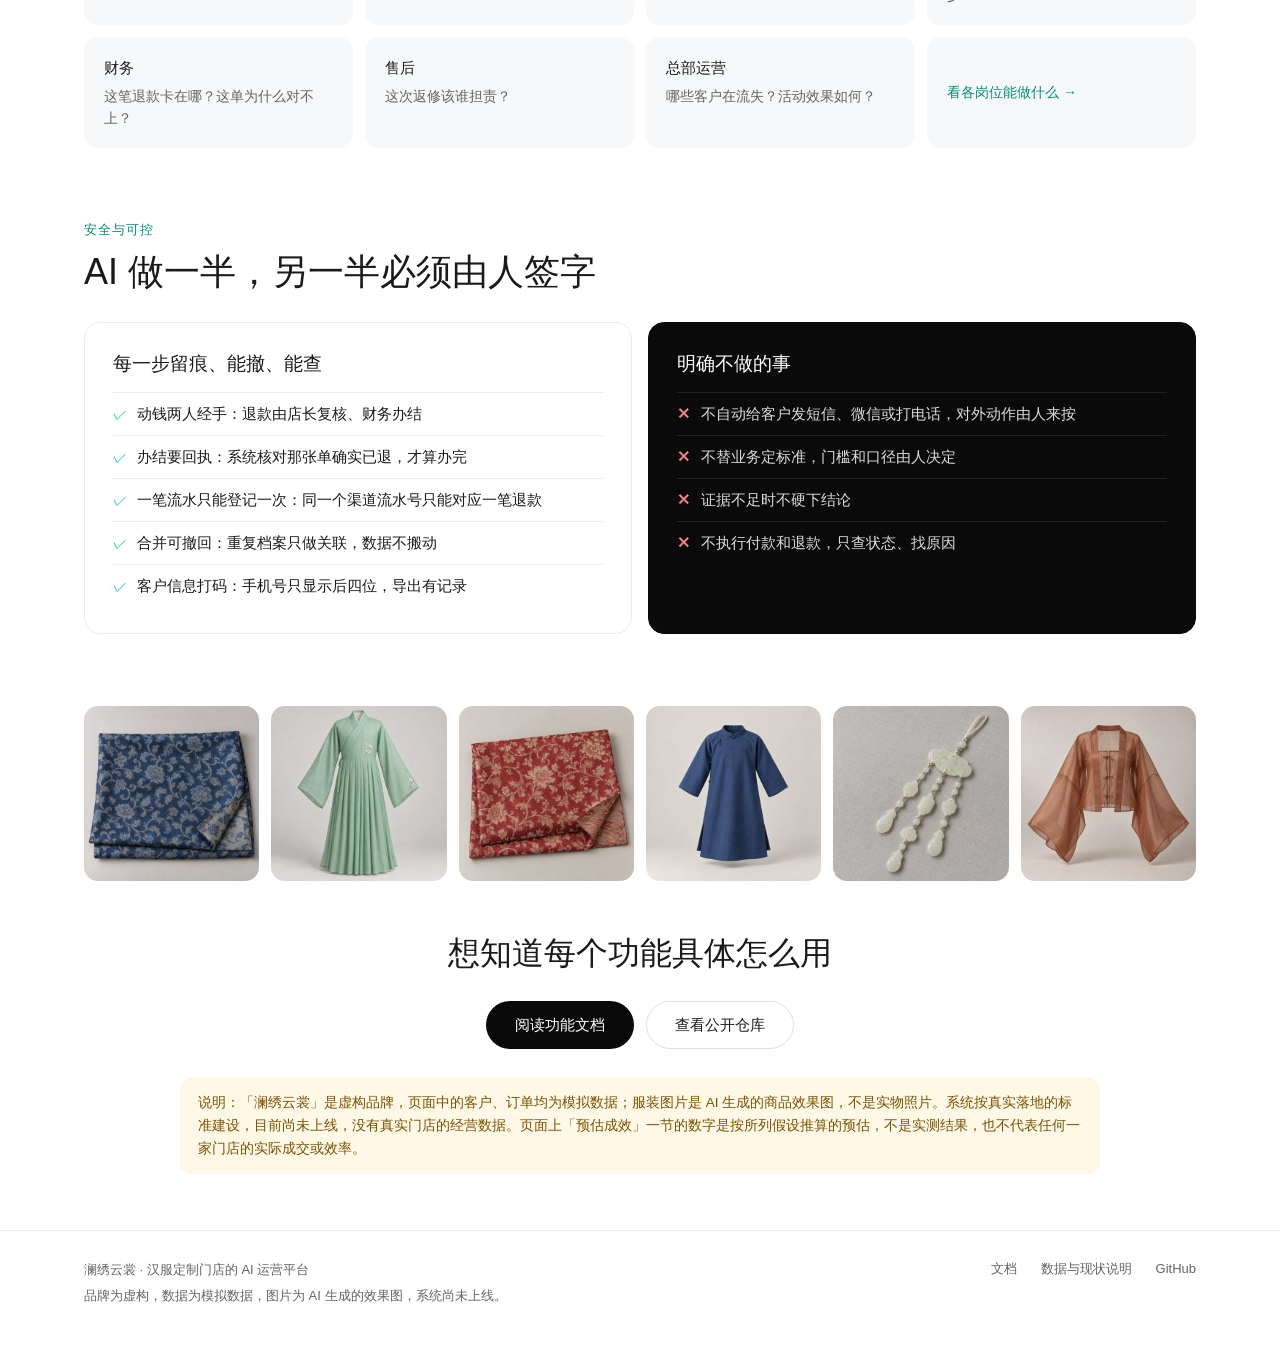
==== commit d52d9a27: "预估成效扩到三家门店加总部，收益分三层 用户指出只算一家店三个功能太保守，收益还不抵搭建投入。 补上漏算的范围（方案配置、接待记录整理、少出错、多成交）， 按把握大小分三层摆出，并给出只认第一层时的回" ====
--- a/index.html
+++ b/index.html
@@ -141,41 +141,46 @@
 <section class="block" id="roi">
   <div class="wrap">
     <div class="eyebrow">预估成效</div>
-    <h2 class="h2">一家门店一个月，预计省下约 77 小时</h2>
-    <p class="sub">这是按下面的假设推算出来的预估，不是实测结果。产品还没有在真实门店运行，换成你门店的数，结果会按比例变化。</p>
+    <h2 class="h2">三家门店加总部，一年预计带来约 53 万元收益</h2>
+    <p class="sub">这是按下面的假设推算出来的预估，不是实测结果。产品还没有在真实门店运行，换成你自己的数，结果会按比例变化。</p>
     <div class="roi-stats">
-      <div class="stat"><div class="v">约 77 <small>小时</small></div><div class="k">每月省下的人工</div><div class="q">接近半个全职岗位的工作量</div></div>
-      <div class="stat"><div class="v">约 3,900 <small>元</small></div><div class="k">折合人工成本</div><div class="q">按每小时 50 元的综合用人成本</div></div>
-      <div class="stat"><div class="v">约 500 <small>元</small></div><div class="k">每月模型调用费用</div><div class="q">按模型价目表和调用次数折算</div></div>
-      <div class="stat key"><div class="v">约 7–8 <small>倍</small></div><div class="k">省下的人工 ÷ 模型费用</div><div class="q">未计入系统搭建与维护的投入</div></div>
+      <div class="stat"><div class="v">约 400 <small>小时／月</small></div><div class="k">省下的人工</div><div class="q">相当于 2.3 个全职岗位</div></div>
+      <div class="stat"><div class="v">约 53 <small>万元／年</small></div><div class="k">预估总收益</div><div class="q">省人工、少损失、多成交三层相加</div></div>
+      <div class="stat"><div class="v">约 6 <small>万元／年</small></div><div class="k">运行成本</div><div class="q">模型调用费用加服务器与维护</div></div>
+      <div class="stat key"><div class="v">约 8 <small>个月</small></div><div class="k">收回搭建投入</div><div class="q">按一次性搭建投入 30 万元假设</div></div>
+    </div>
+    <div class="roi-scroll">
+      <div class="roi-table three">
+        <div class="row hd"><div>收益来源</div><div>怎么算（假设）</div><div>一年</div><div>把握</div></div>
+        <div class="row"><div><b>省下的人工</b><span>查数、研判、报告、出方案、记档</span></div><div>每月约 400 小时，按每小时 50 元的综合用人成本</div><div><b>约 24 万元</b></div><div>较大：只依赖用量和耗时两个假设</div></div>
+        <div class="row"><div><b>避免的损失</b><span>答应了做不出来、赶不上用件日期、退错款</span></div><div>每家店每月提前拦下 1 单做不成或赶不上的定制单，每单约 4,000 元；全公司每月少 1 笔约 1,500 元的退款差错</div><div><b>约 16 万元</b></div><div>中等：取决于现在出错有多频繁</div></div>
+        <div class="row"><div><b>多成交带来的毛利</b><span>当场告诉顾客能不能做、多少钱、多久</span></div><div>每家店每月 60 个定制方案，成交率提高 3 个百分点，每单约 4,000 元，毛利率按 50%</div><div><b>约 13 万元</b></div><div>较小：成交率的变化要靠试点验证</div></div>
+      </div>
     </div>
     <div class="roi-scroll">
       <div class="roi-table">
-        <div class="row hd"><div>环节</div><div>现在的做法（假设）</div><div>用了之后（假设）</div><div>每月的量（假设）</div><div>每月省下</div></div>
-        <div class="row"><div><b>研判队列</b><span>退款异常、售后判责、档案合并等</span></div><div>人从头查订单、流水、记录，每件 15 分钟</div><div>看 AI 草稿和证据后复核，每件 5 分钟</div><div>150 件，约每天 5 件</div><div><b>25 小时</b></div></div>
-        <div class="row"><div><b>对话助手</b><span>查工期、库存、客户档案、业绩</span></div><div>在后台翻几个页面，每次 4 分钟</div><div>问一句，看带出处的答复，每次 1 分钟</div><div>780 次，全店每天 30 次</div><div><b>39 小时</b></div></div>
-        <div class="row"><div><b>经营报告</b><span>日报、周报、月报</span></div><div>手工拉数、填表：日报 15 分钟，周报 2 小时，月报 4 小时</div><div>系统生成，人核对确认：日报 5 分钟，周报 30 分钟，月报 1 小时</div><div>日报 26 份，周报 4 份，月报 1 份</div><div><b>约 13 小时</b></div></div>
+        <div class="row hd"><div>省人工的环节</div><div>现在的做法（假设）</div><div>用了之后（假设）</div><div>每月的量（假设）</div><div>每月省下</div></div>
+        <div class="row"><div><b>对话助手</b><span>查工期、库存、客户档案、业绩</span></div><div>在后台翻几个页面，每次 4 分钟</div><div>问一句，看带出处的答复，每次 1 分钟</div><div>2,340 次，每家店每天 30 次</div><div><b>117 小时</b></div></div>
+        <div class="row"><div><b>方案配置</b><span>能不能做、用料、工期、报价</span></div><div>顾问手工核对并找人确认，每个方案 40 分钟</div><div>系统当场给结论，顾问核对，每个 10 分钟</div><div>180 个，每家店 60 个</div><div><b>90 小时</b></div></div>
+        <div class="row"><div><b>研判队列</b><span>退款异常、售后判责、档案合并等</span></div><div>人从头查订单、流水、记录，每件 15 分钟</div><div>看 AI 草稿和证据后复核，每件 5 分钟</div><div>450 件，每家店每天约 5 件</div><div><b>75 小时</b></div></div>
+        <div class="row"><div><b>接待记录整理</b><span>接待后把录音整理成档案</span></div><div>顾问凭记忆手写，每次 10 分钟</div><div>系统整理成稿，顾问确认，每次 3 分钟</div><div>624 次，每家店每天 8 次</div><div><b>73 小时</b></div></div>
+        <div class="row"><div><b>经营报告</b><span>日报、周报、月报</span></div><div>手工拉数、填表：日报 15 分钟，周报 2 小时，月报 4 小时</div><div>系统生成，人核对确认：日报 5 分钟，周报 30 分钟，月报 1 小时</div><div>三家店各一套，加总部汇总</div><div><b>约 49 小时</b></div></div>
       </div>
     </div>
     <div class="roi-notes">
       <div>
-        <h3>没有算进收益的</h3>
-        <p>少出一次错能挽回多少，取决于出错的频率，这个数要到门店试点后才知道，所以没有计入上面的合计。可以参考的量级：</p>
+        <h3>只认最有把握的那一层，账也算得过来</h3>
+        <p>如果只算省下的人工，一年约 24 万元，扣掉约 6 万元运行成本后是 18 万元，按 30 万元搭建投入算，约 20 个月收回。加上后两层，缩短到约 8 个月。门店越多，搭建投入摊得越薄。</p>
+      </div>
+      <div>
+        <h3>没有算进去的</h3>
         <ul>
-          <li>一件重工定制款赶不上用件日期而重做或退单，损失约等于这一单的金额。演示数据里这类款的单价中位数约 5,570 元。</li>
-          <li>一笔定金被重复退款，损失就是这笔定金。演示数据里定金最高 3,000 元。</li>
+          <li>成本一侧：员工学习使用的时间；每份 AI 草稿都要人复核，退款多一步财务登记，这是有意的设计。</li>
+          <li>收益一侧：新顾问靠面料学堂更快上手、差评和超时减少带来的复购，这两项没有估数。</li>
         </ul>
       </div>
-      <div>
-        <h3>没有算进成本的</h3>
-        <ul>
-          <li>系统搭建、部署和日常维护的投入。</li>
-          <li>员工学习使用的时间。</li>
-          <li>新增的人工环节：每份 AI 草稿都要人复核，退款多一步财务登记流水号。这是有意的设计，钱出门要经过两个人。</li>
-        </ul>
-      </div>
-    </div>
-    <p class="fine">假设以一家 5 人左右、每月营业 26 天的门店为例。模型费用按每次研判约 0.5 元、每次对话约 0.5 元、每份报告约 2 元估算，汇率按 1 美元约 7.2 元。要把预估变成实测，需要在试点时记录「人从头查」和「看草稿复核」各自的耗时，以及草稿被改判的比例。<a class="more" style="margin:0 0 0 6px" href="docs.html#roi">看算法说明 →</a></p>
+    </div>
+    <p class="fine">假设以三家门店加总部、每月营业 26 天为例。运行成本按模型调用每月约 1,900 元、服务器与维护每月约 3,000 元估算；搭建投入 30 万元是假设值，请换成实际数字。要把预估变成实测，需要在试点时记录各环节用前用后的耗时、草稿被改判的比例、出错的次数和方案成交率。<a class="more" style="margin:0 0 0 6px" href="docs.html#roi">看算法说明 →</a></p>
   </div>
 </section>
 
--- a/style.css
+++ b/style.css
@@ -256,6 +256,8 @@
 .roi-table { min-width: 860px; }
 .roi-table .row { display: grid; grid-template-columns: 1.3fr 1.5fr 1.5fr 1.2fr .8fr; }
 .roi-table .row > div { padding: 16px 20px; font-size: 14px; line-height: 22px; color: var(--text-2); border-top: 1px solid var(--border); }
+.roi-table.three .row { grid-template-columns: 1.3fr 2.4fr .8fr 1.3fr; }
+.roi-table.three .row > div:nth-child(3) b { color: var(--brand-deep); }
 .roi-table .row.hd > div { border-top: 0; font-size: 13px; color: var(--text-3); background: var(--sunken); }
 .roi-table .row b { display: block; font-size: 15px; font-weight: 500; color: var(--text); }
 .roi-table .row span { font-size: 13px; color: var(--text-3); }
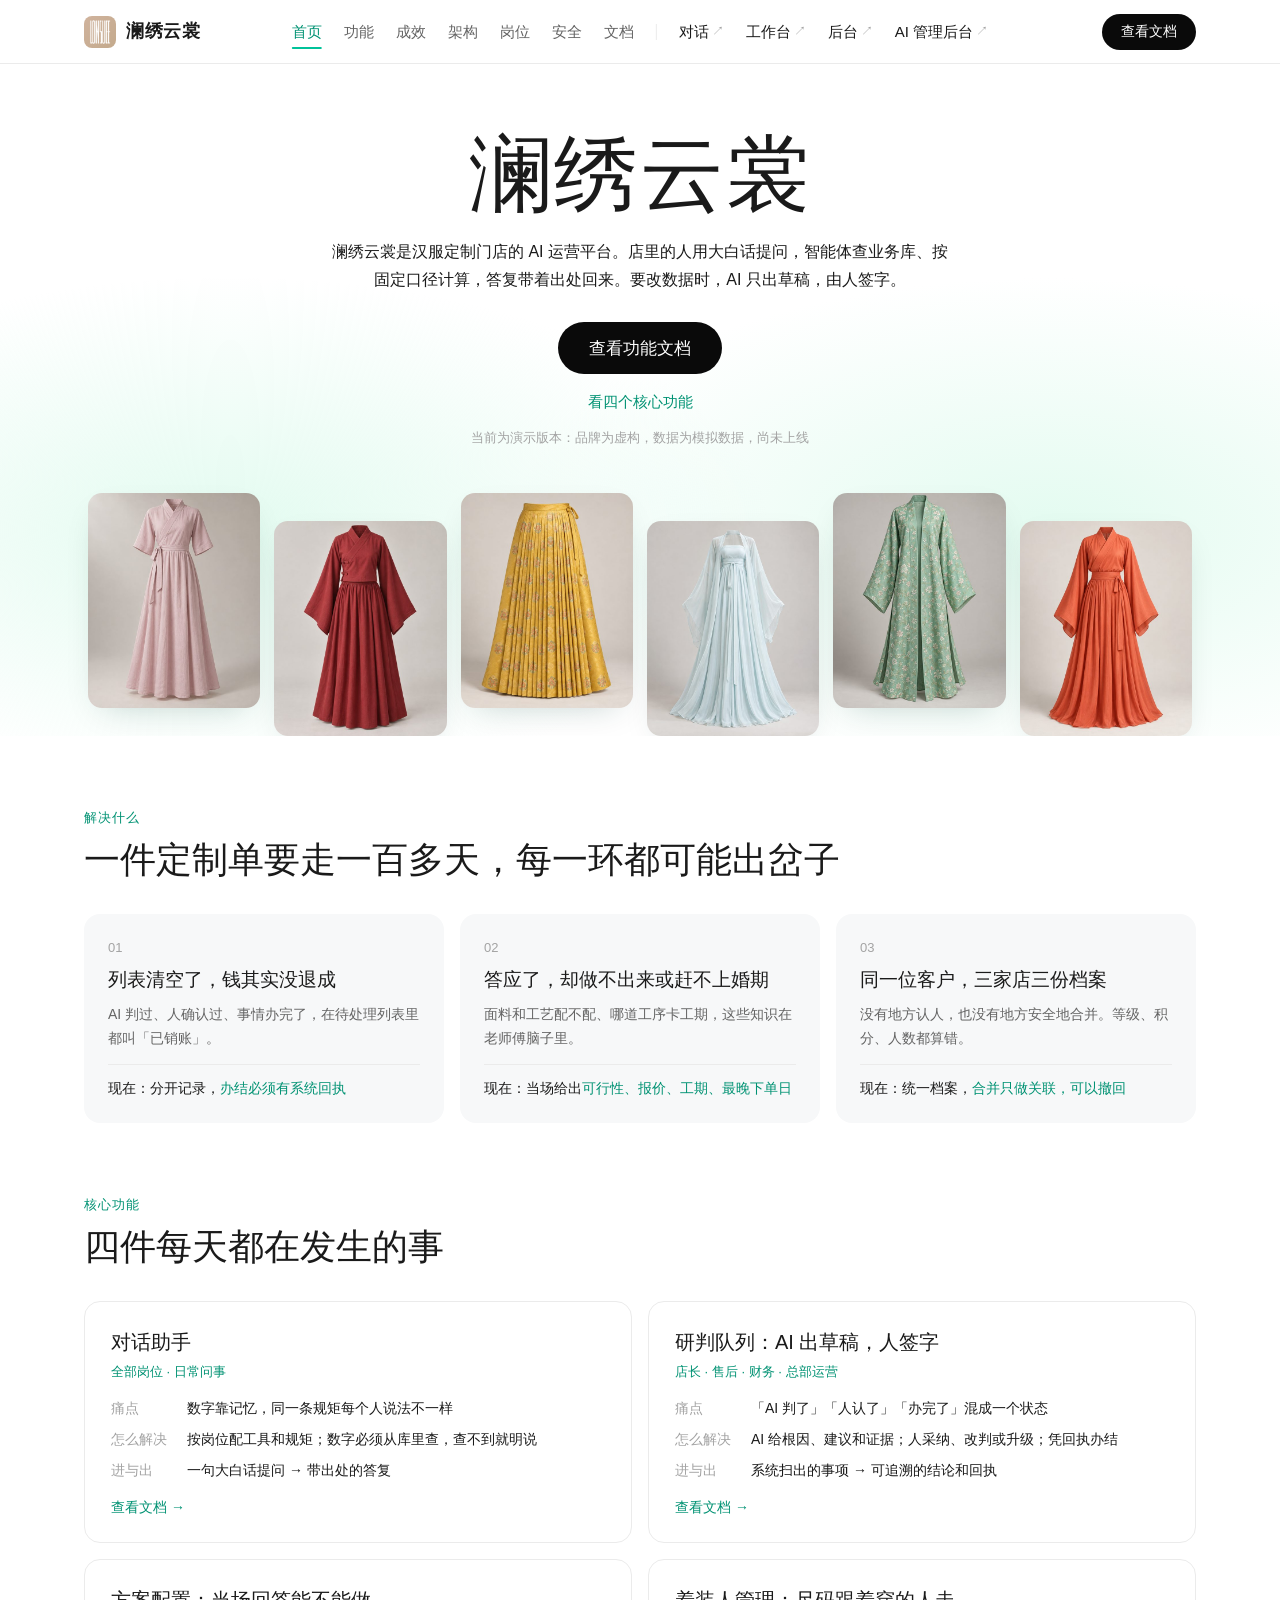
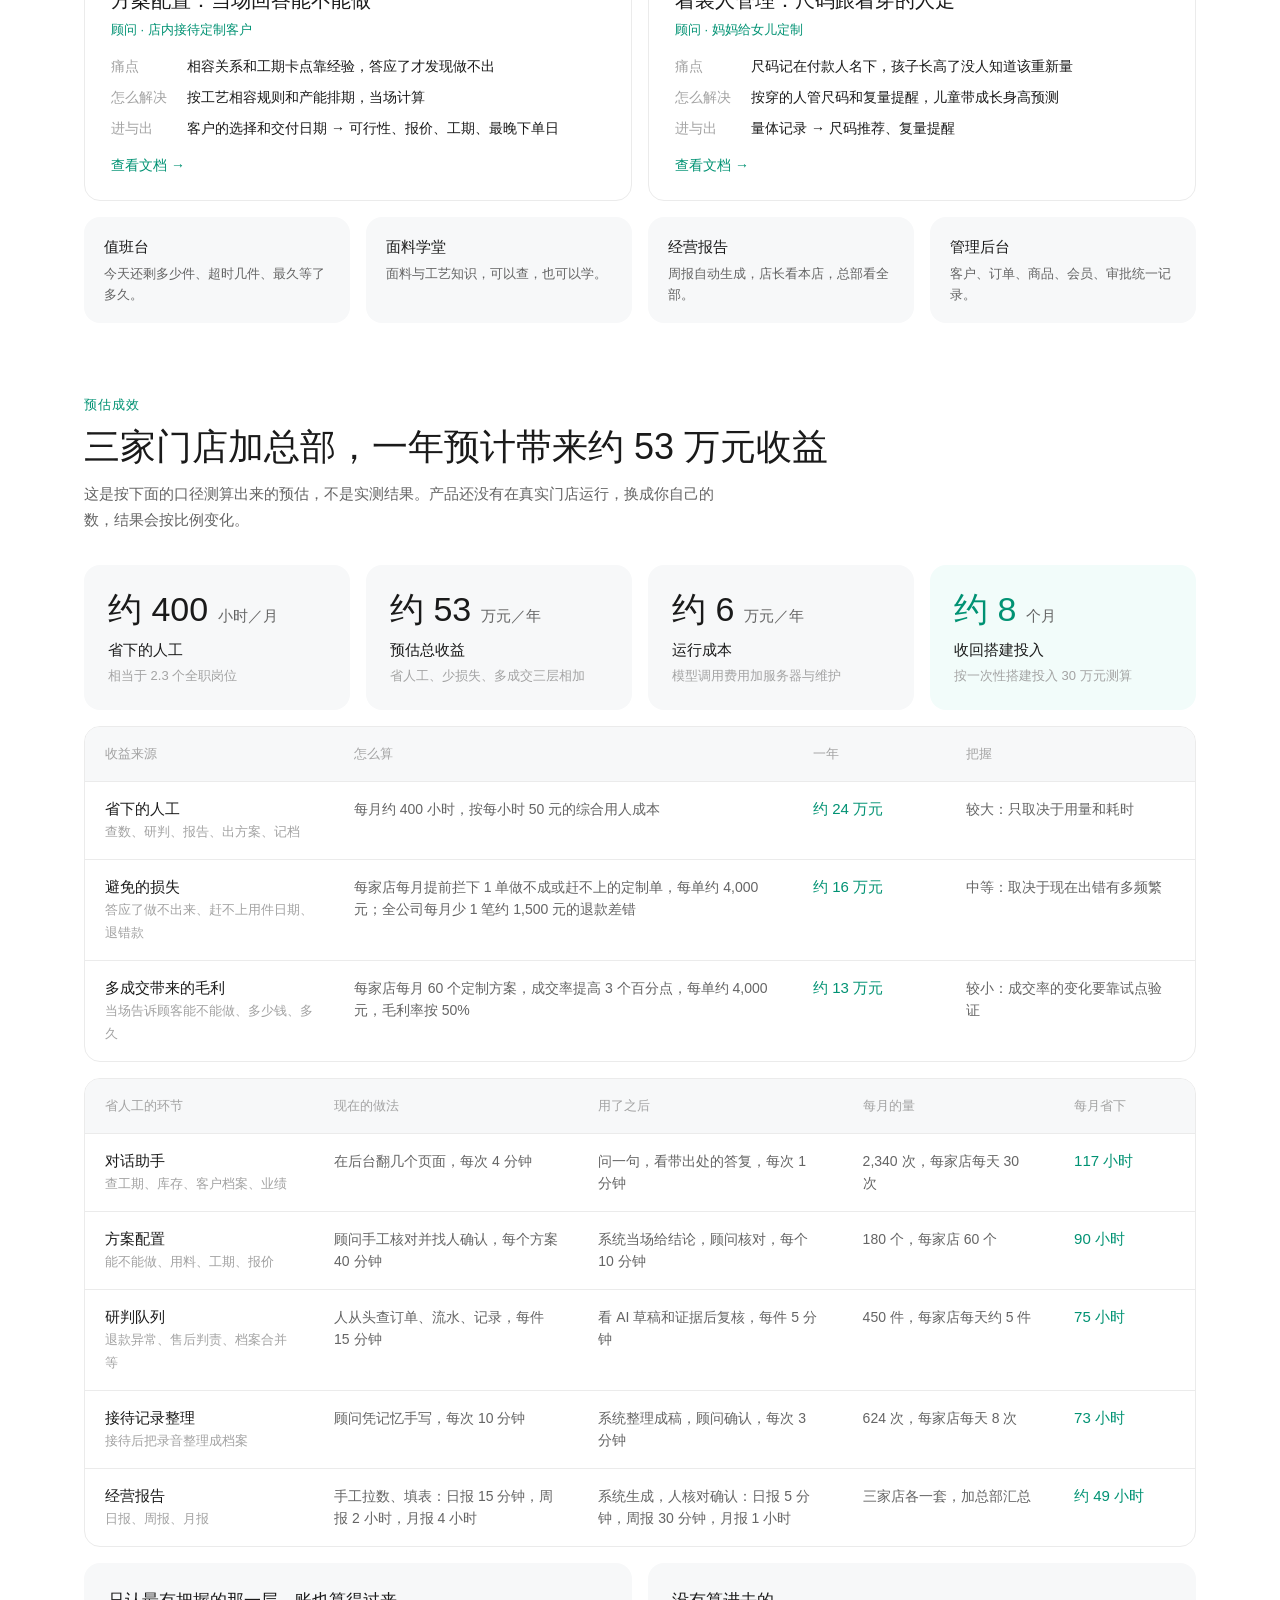
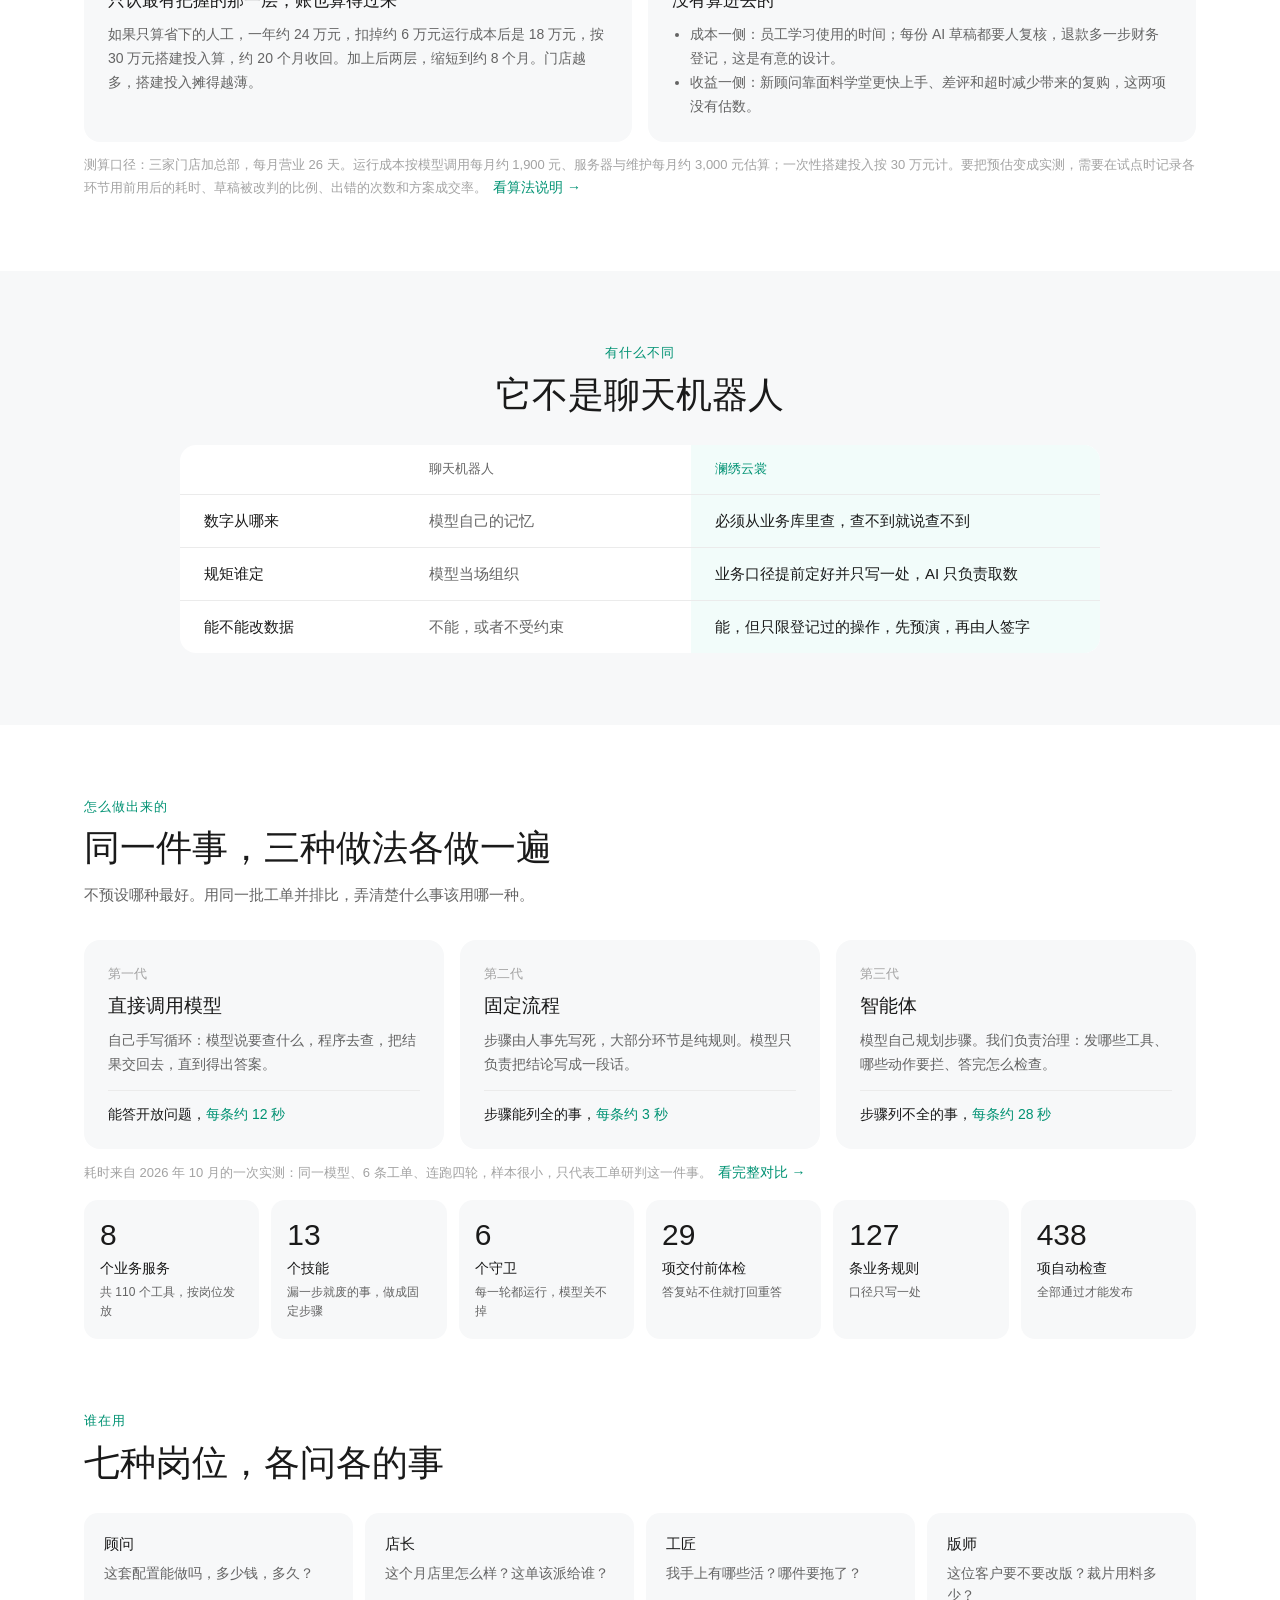
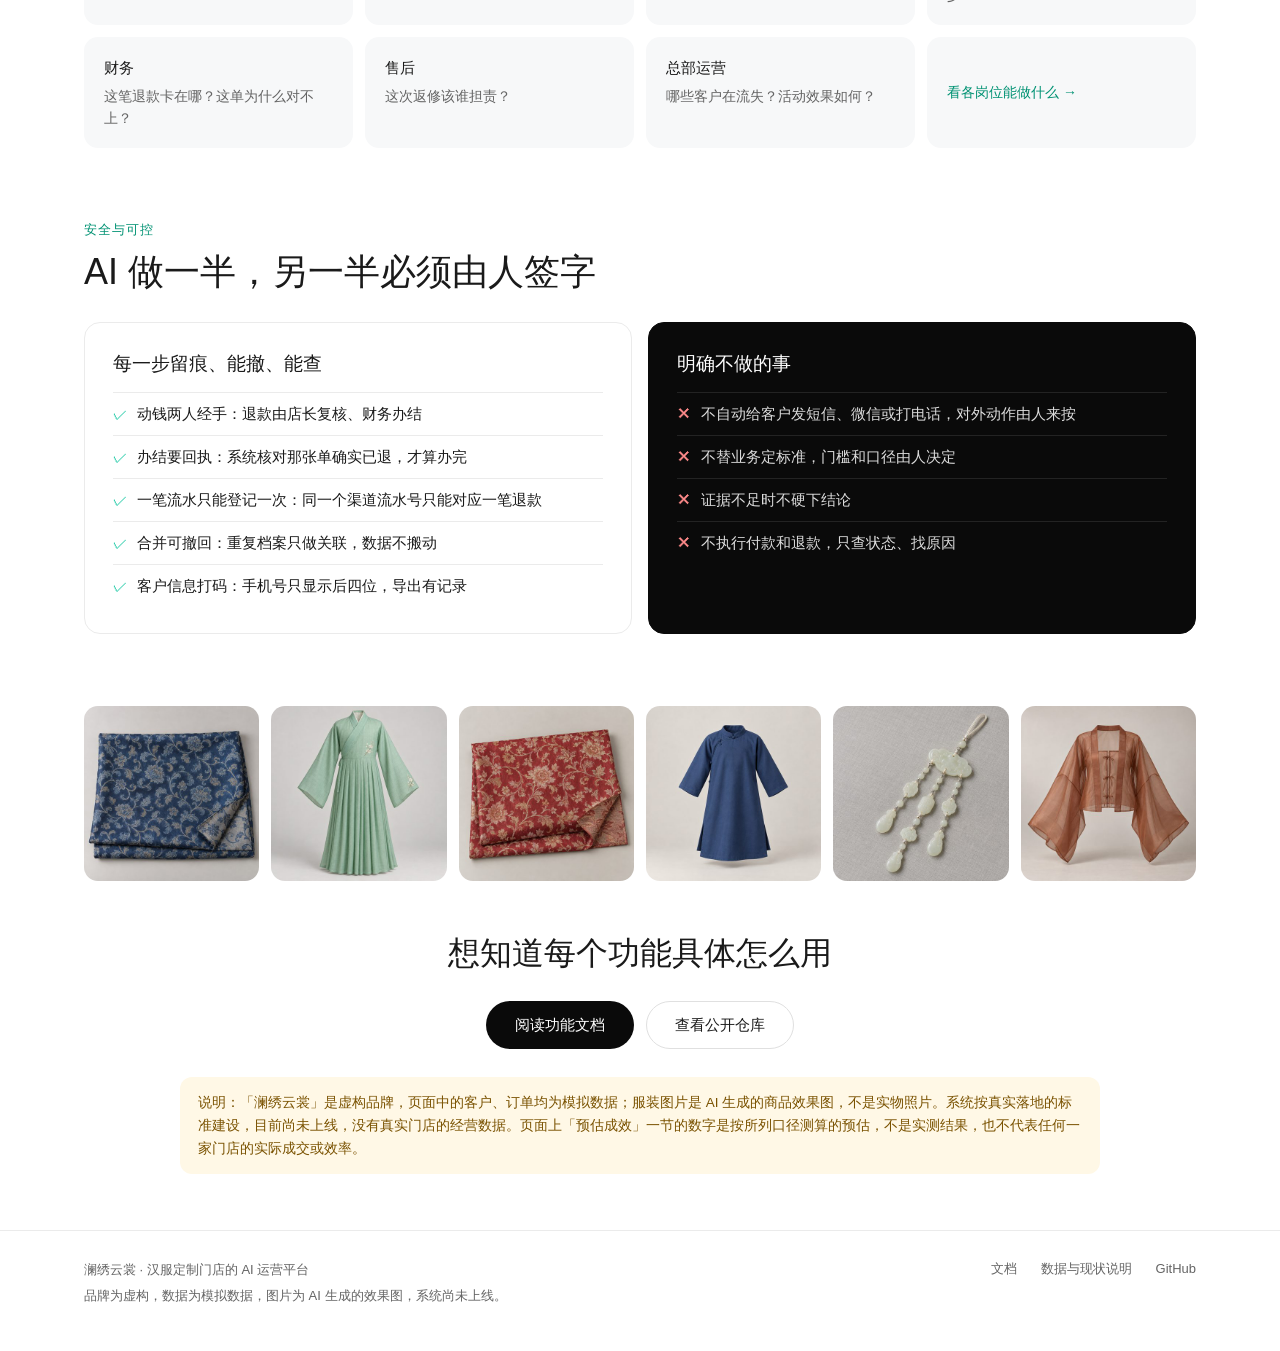
==== commit 3e428daf: "预估成效去掉「假设」字样，改用测算口径的说法 用户已确认这组数，要求页面不再逐项标「假设」。 保留「预估、不是实测」的总说明和底部声明。  Co-Authored-By: Claude Fable 5" ====
--- a/index.html
+++ b/index.html
@@ -142,24 +142,24 @@
   <div class="wrap">
     <div class="eyebrow">预估成效</div>
     <h2 class="h2">三家门店加总部，一年预计带来约 53 万元收益</h2>
-    <p class="sub">这是按下面的假设推算出来的预估，不是实测结果。产品还没有在真实门店运行，换成你自己的数，结果会按比例变化。</p>
+    <p class="sub">这是按下面的口径测算出来的预估，不是实测结果。产品还没有在真实门店运行，换成你自己的数，结果会按比例变化。</p>
     <div class="roi-stats">
       <div class="stat"><div class="v">约 400 <small>小时／月</small></div><div class="k">省下的人工</div><div class="q">相当于 2.3 个全职岗位</div></div>
       <div class="stat"><div class="v">约 53 <small>万元／年</small></div><div class="k">预估总收益</div><div class="q">省人工、少损失、多成交三层相加</div></div>
       <div class="stat"><div class="v">约 6 <small>万元／年</small></div><div class="k">运行成本</div><div class="q">模型调用费用加服务器与维护</div></div>
-      <div class="stat key"><div class="v">约 8 <small>个月</small></div><div class="k">收回搭建投入</div><div class="q">按一次性搭建投入 30 万元假设</div></div>
+      <div class="stat key"><div class="v">约 8 <small>个月</small></div><div class="k">收回搭建投入</div><div class="q">按一次性搭建投入 30 万元测算</div></div>
     </div>
     <div class="roi-scroll">
       <div class="roi-table three">
-        <div class="row hd"><div>收益来源</div><div>怎么算（假设）</div><div>一年</div><div>把握</div></div>
-        <div class="row"><div><b>省下的人工</b><span>查数、研判、报告、出方案、记档</span></div><div>每月约 400 小时，按每小时 50 元的综合用人成本</div><div><b>约 24 万元</b></div><div>较大：只依赖用量和耗时两个假设</div></div>
+        <div class="row hd"><div>收益来源</div><div>怎么算</div><div>一年</div><div>把握</div></div>
+        <div class="row"><div><b>省下的人工</b><span>查数、研判、报告、出方案、记档</span></div><div>每月约 400 小时，按每小时 50 元的综合用人成本</div><div><b>约 24 万元</b></div><div>较大：只取决于用量和耗时</div></div>
         <div class="row"><div><b>避免的损失</b><span>答应了做不出来、赶不上用件日期、退错款</span></div><div>每家店每月提前拦下 1 单做不成或赶不上的定制单，每单约 4,000 元；全公司每月少 1 笔约 1,500 元的退款差错</div><div><b>约 16 万元</b></div><div>中等：取决于现在出错有多频繁</div></div>
         <div class="row"><div><b>多成交带来的毛利</b><span>当场告诉顾客能不能做、多少钱、多久</span></div><div>每家店每月 60 个定制方案，成交率提高 3 个百分点，每单约 4,000 元，毛利率按 50%</div><div><b>约 13 万元</b></div><div>较小：成交率的变化要靠试点验证</div></div>
       </div>
     </div>
     <div class="roi-scroll">
       <div class="roi-table">
-        <div class="row hd"><div>省人工的环节</div><div>现在的做法（假设）</div><div>用了之后（假设）</div><div>每月的量（假设）</div><div>每月省下</div></div>
+        <div class="row hd"><div>省人工的环节</div><div>现在的做法</div><div>用了之后</div><div>每月的量</div><div>每月省下</div></div>
         <div class="row"><div><b>对话助手</b><span>查工期、库存、客户档案、业绩</span></div><div>在后台翻几个页面，每次 4 分钟</div><div>问一句，看带出处的答复，每次 1 分钟</div><div>2,340 次，每家店每天 30 次</div><div><b>117 小时</b></div></div>
         <div class="row"><div><b>方案配置</b><span>能不能做、用料、工期、报价</span></div><div>顾问手工核对并找人确认，每个方案 40 分钟</div><div>系统当场给结论，顾问核对，每个 10 分钟</div><div>180 个，每家店 60 个</div><div><b>90 小时</b></div></div>
         <div class="row"><div><b>研判队列</b><span>退款异常、售后判责、档案合并等</span></div><div>人从头查订单、流水、记录，每件 15 分钟</div><div>看 AI 草稿和证据后复核，每件 5 分钟</div><div>450 件，每家店每天约 5 件</div><div><b>75 小时</b></div></div>
@@ -180,7 +180,7 @@
         </ul>
       </div>
     </div>
-    <p class="fine">假设以三家门店加总部、每月营业 26 天为例。运行成本按模型调用每月约 1,900 元、服务器与维护每月约 3,000 元估算；搭建投入 30 万元是假设值，请换成实际数字。要把预估变成实测，需要在试点时记录各环节用前用后的耗时、草稿被改判的比例、出错的次数和方案成交率。<a class="more" style="margin:0 0 0 6px" href="docs.html#roi">看算法说明 →</a></p>
+    <p class="fine">测算口径：三家门店加总部，每月营业 26 天。运行成本按模型调用每月约 1,900 元、服务器与维护每月约 3,000 元估算；一次性搭建投入按 30 万元计。要把预估变成实测，需要在试点时记录各环节用前用后的耗时、草稿被改判的比例、出错的次数和方案成交率。<a class="more" style="margin:0 0 0 6px" href="docs.html#roi">看算法说明 →</a></p>
   </div>
 </section>
 
@@ -299,7 +299,7 @@
       <a class="btn btn-dark" href="docs.html">阅读功能文档</a>
       <a class="btn btn-line" href="https://github.com/843773296-rgb/lanxiu-yunshang-agent" rel="noopener">查看公开仓库</a>
     </div>
-    <div class="notice">说明：「澜绣云裳」是虚构品牌，页面中的客户、订单均为模拟数据；服装图片是 AI 生成的商品效果图，不是实物照片。系统按真实落地的标准建设，目前尚未上线，没有真实门店的经营数据。页面上「预估成效」一节的数字是按所列假设推算的预估，不是实测结果，也不代表任何一家门店的实际成交或效率。</div>
+    <div class="notice">说明：「澜绣云裳」是虚构品牌，页面中的客户、订单均为模拟数据；服装图片是 AI 生成的商品效果图，不是实物照片。系统按真实落地的标准建设，目前尚未上线，没有真实门店的经营数据。页面上「预估成效」一节的数字是按所列口径测算的预估，不是实测结果，也不代表任何一家门店的实际成交或效率。</div>
   </div>
 </section>
 
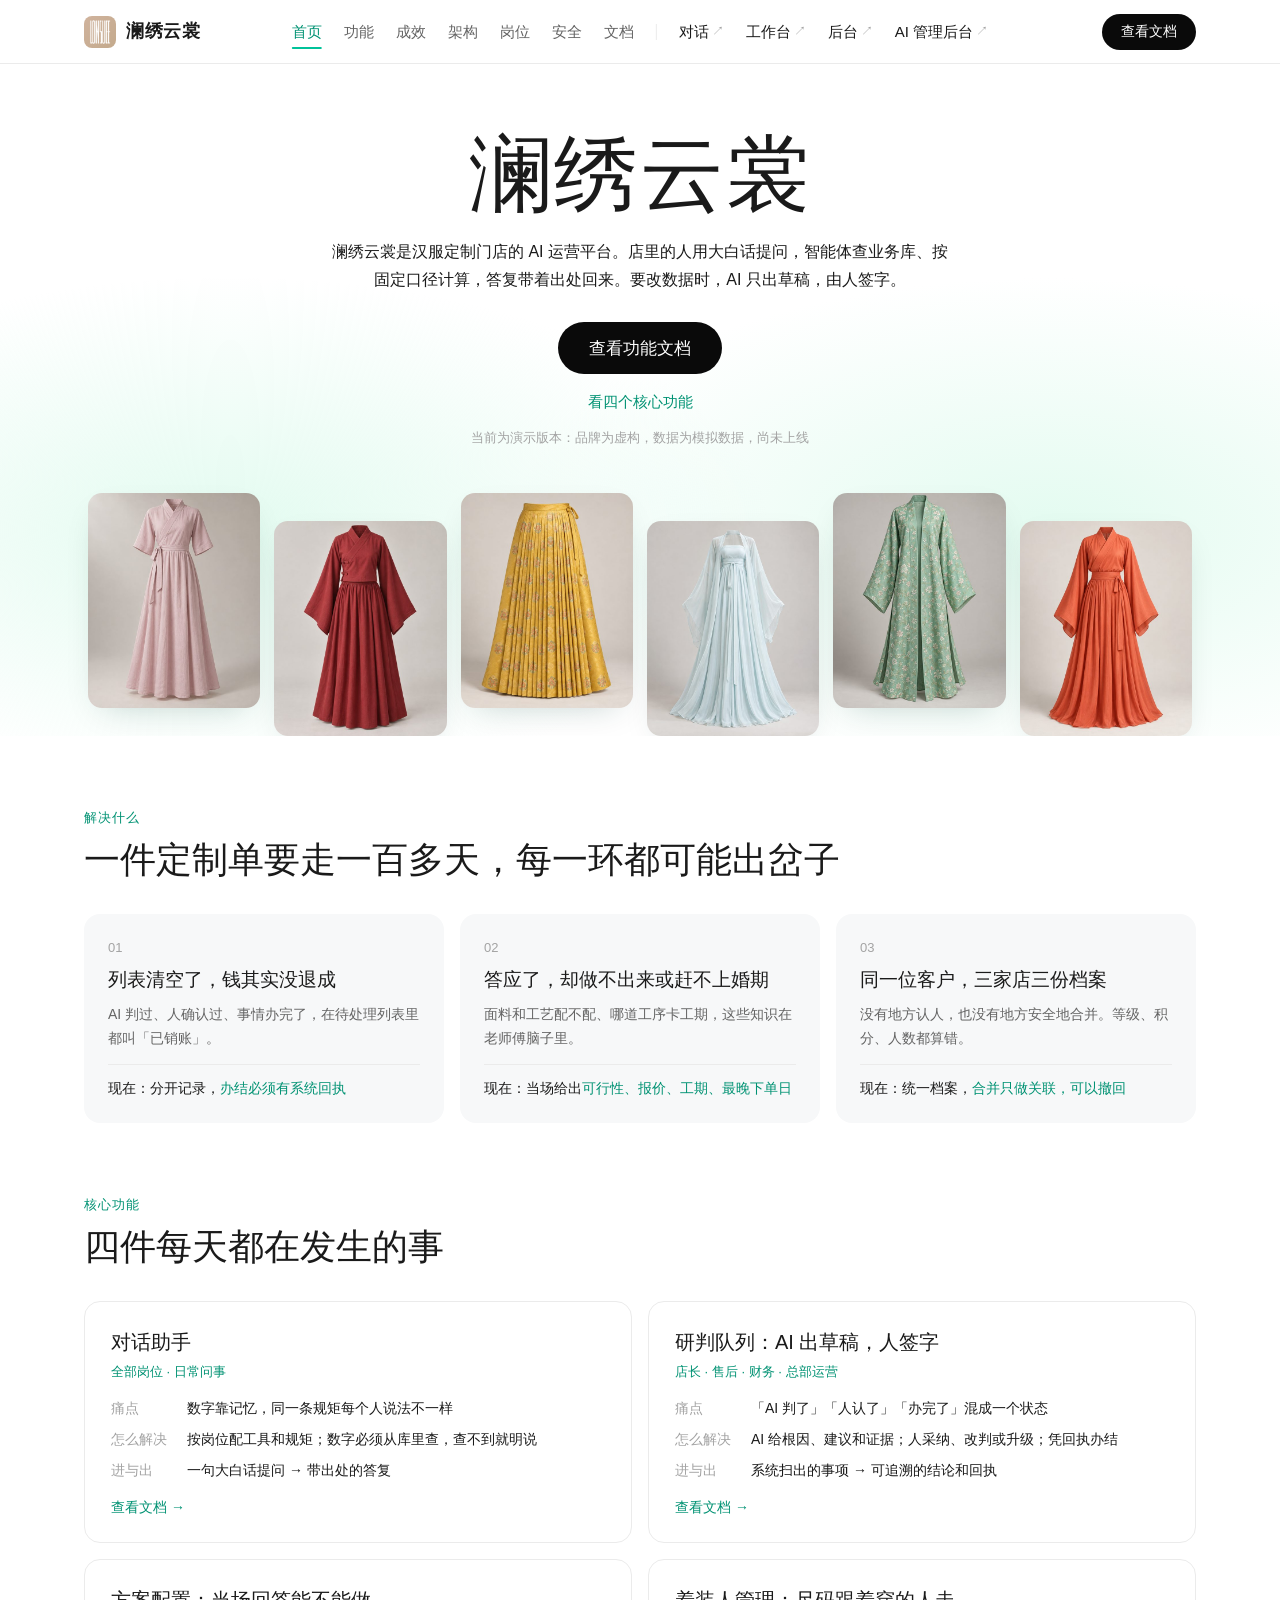
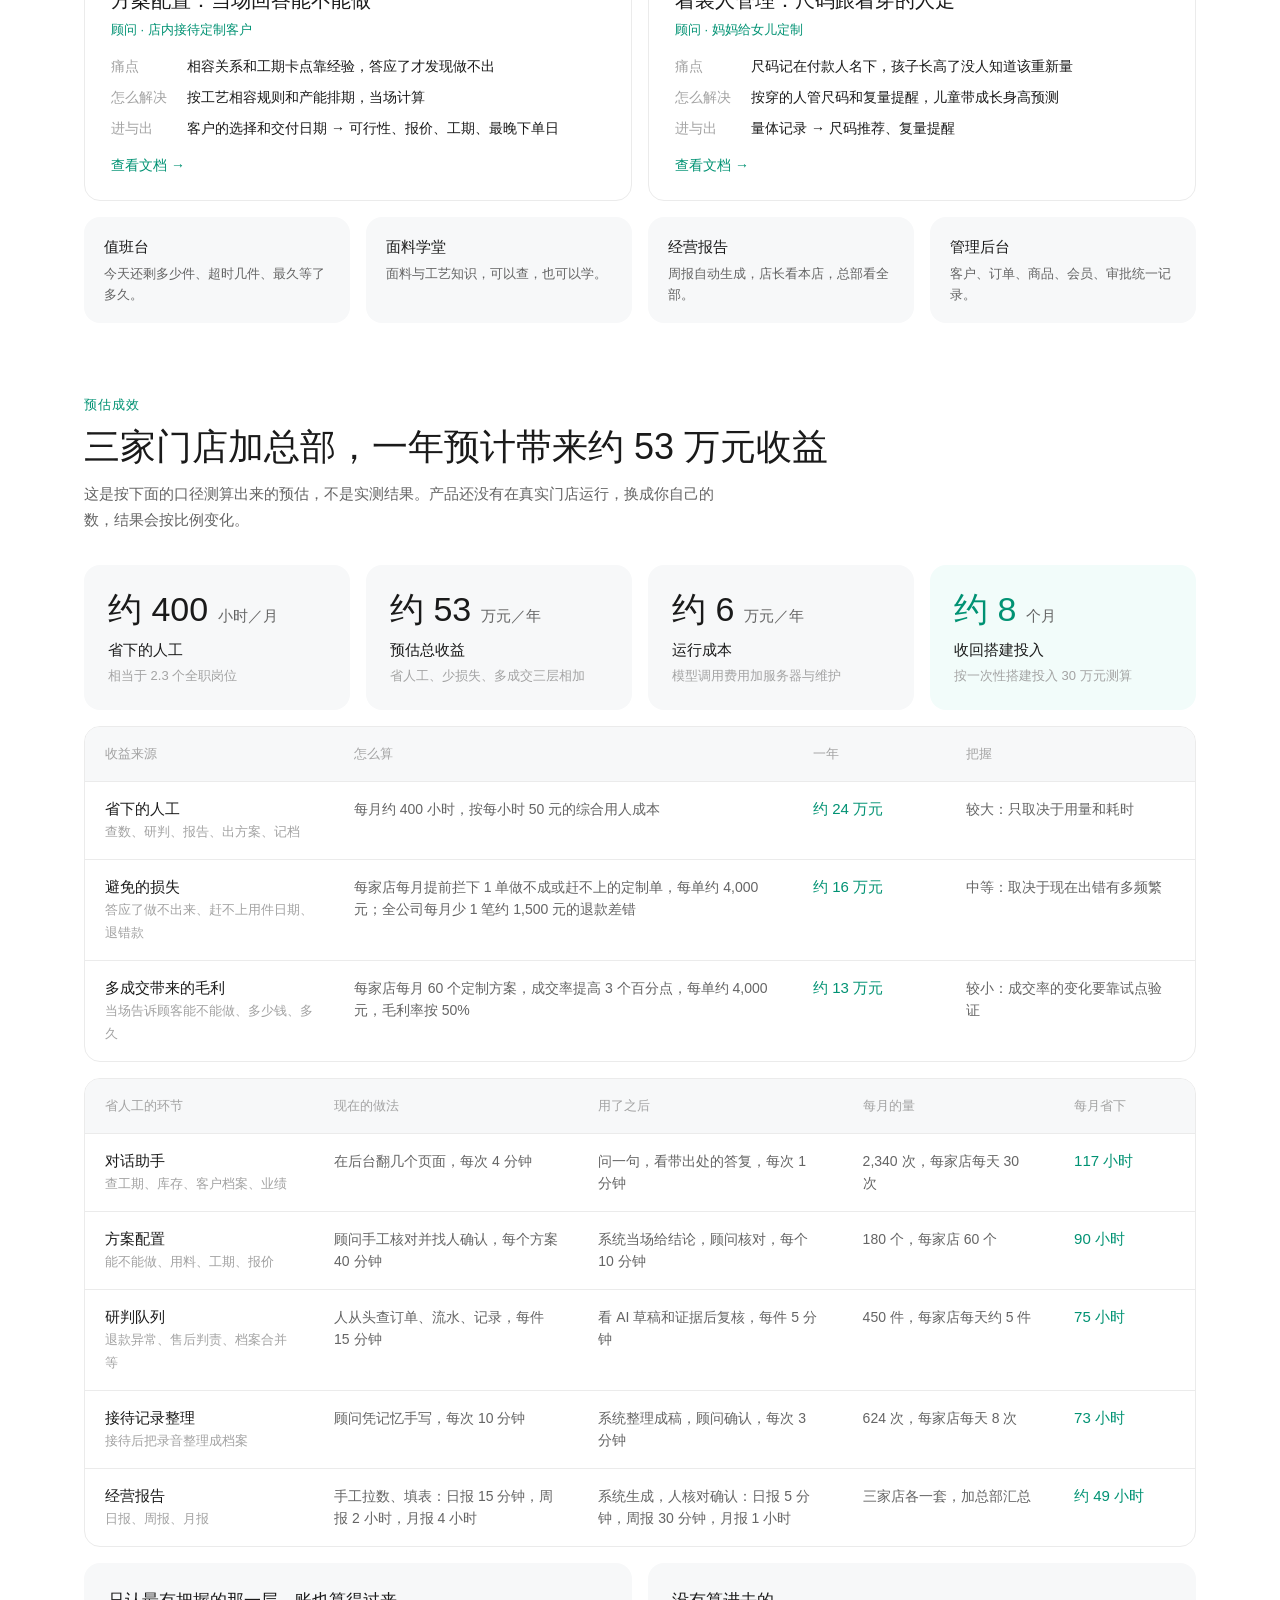
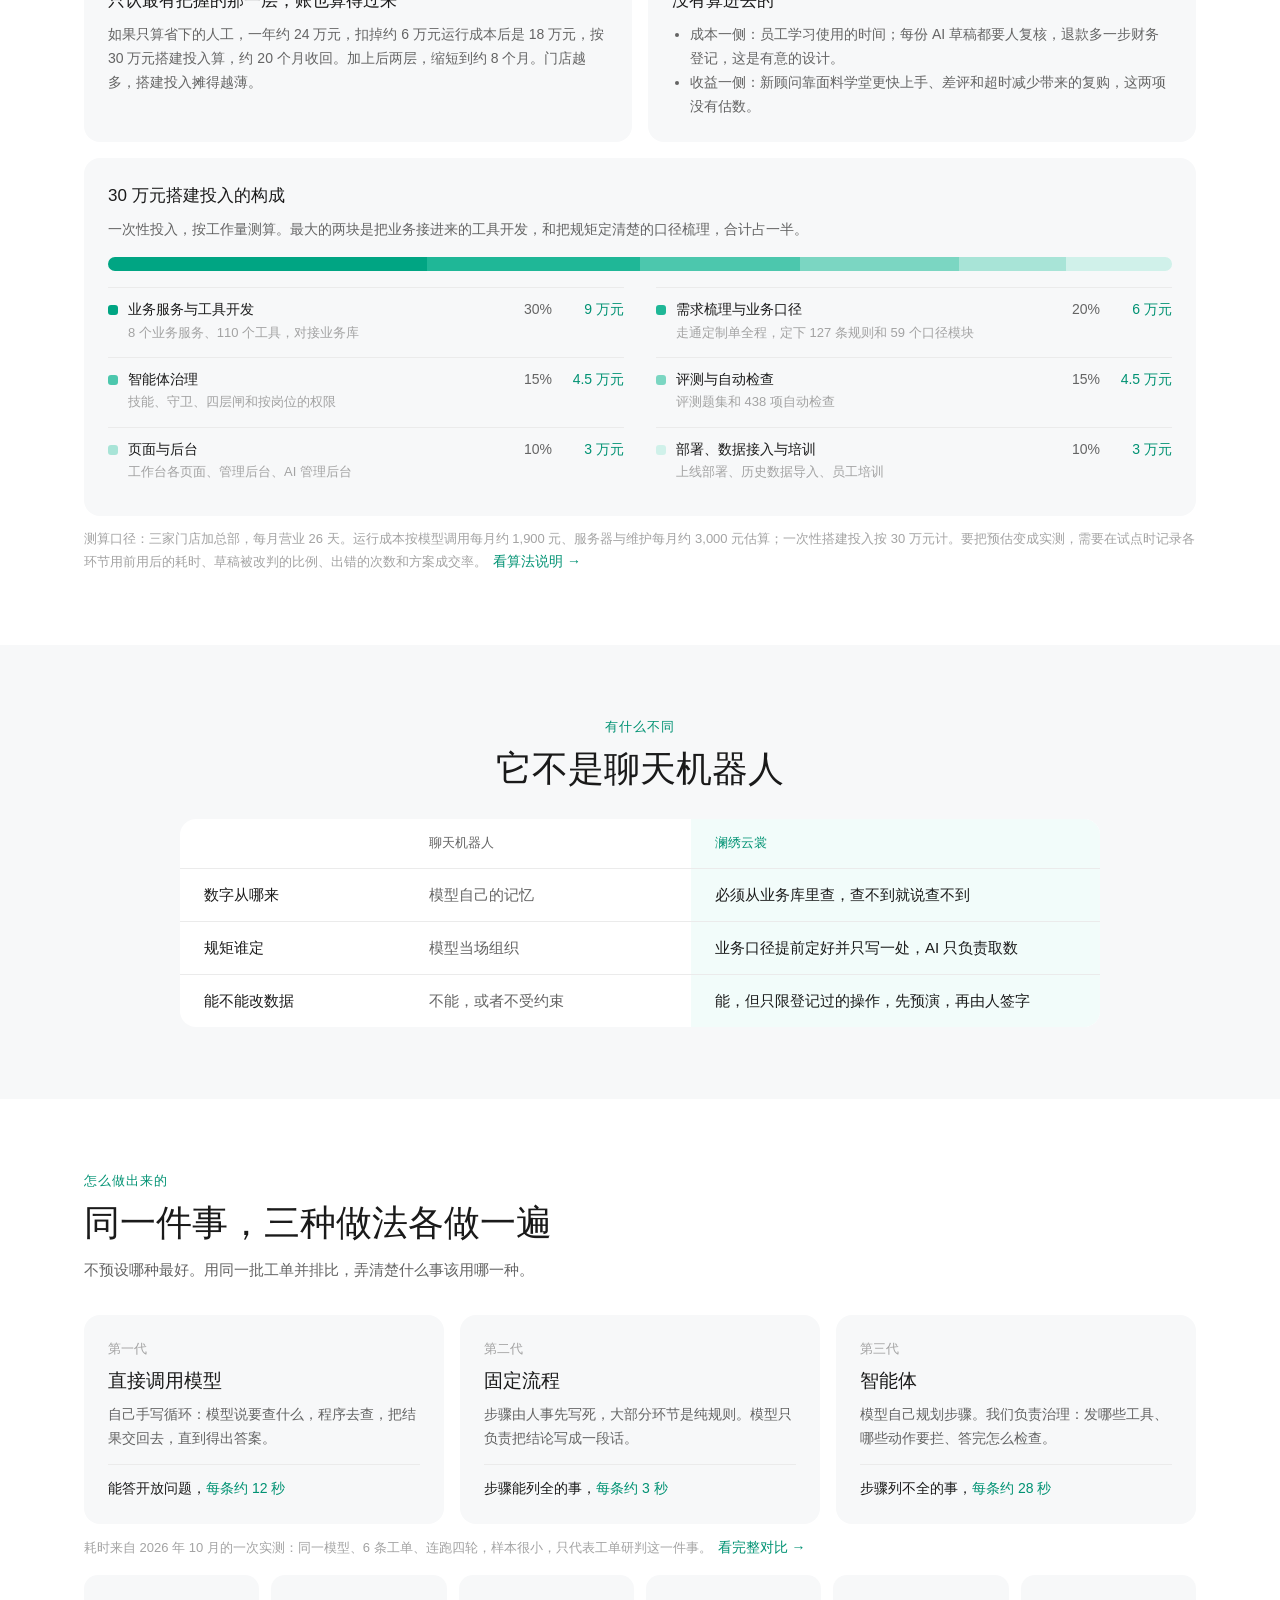
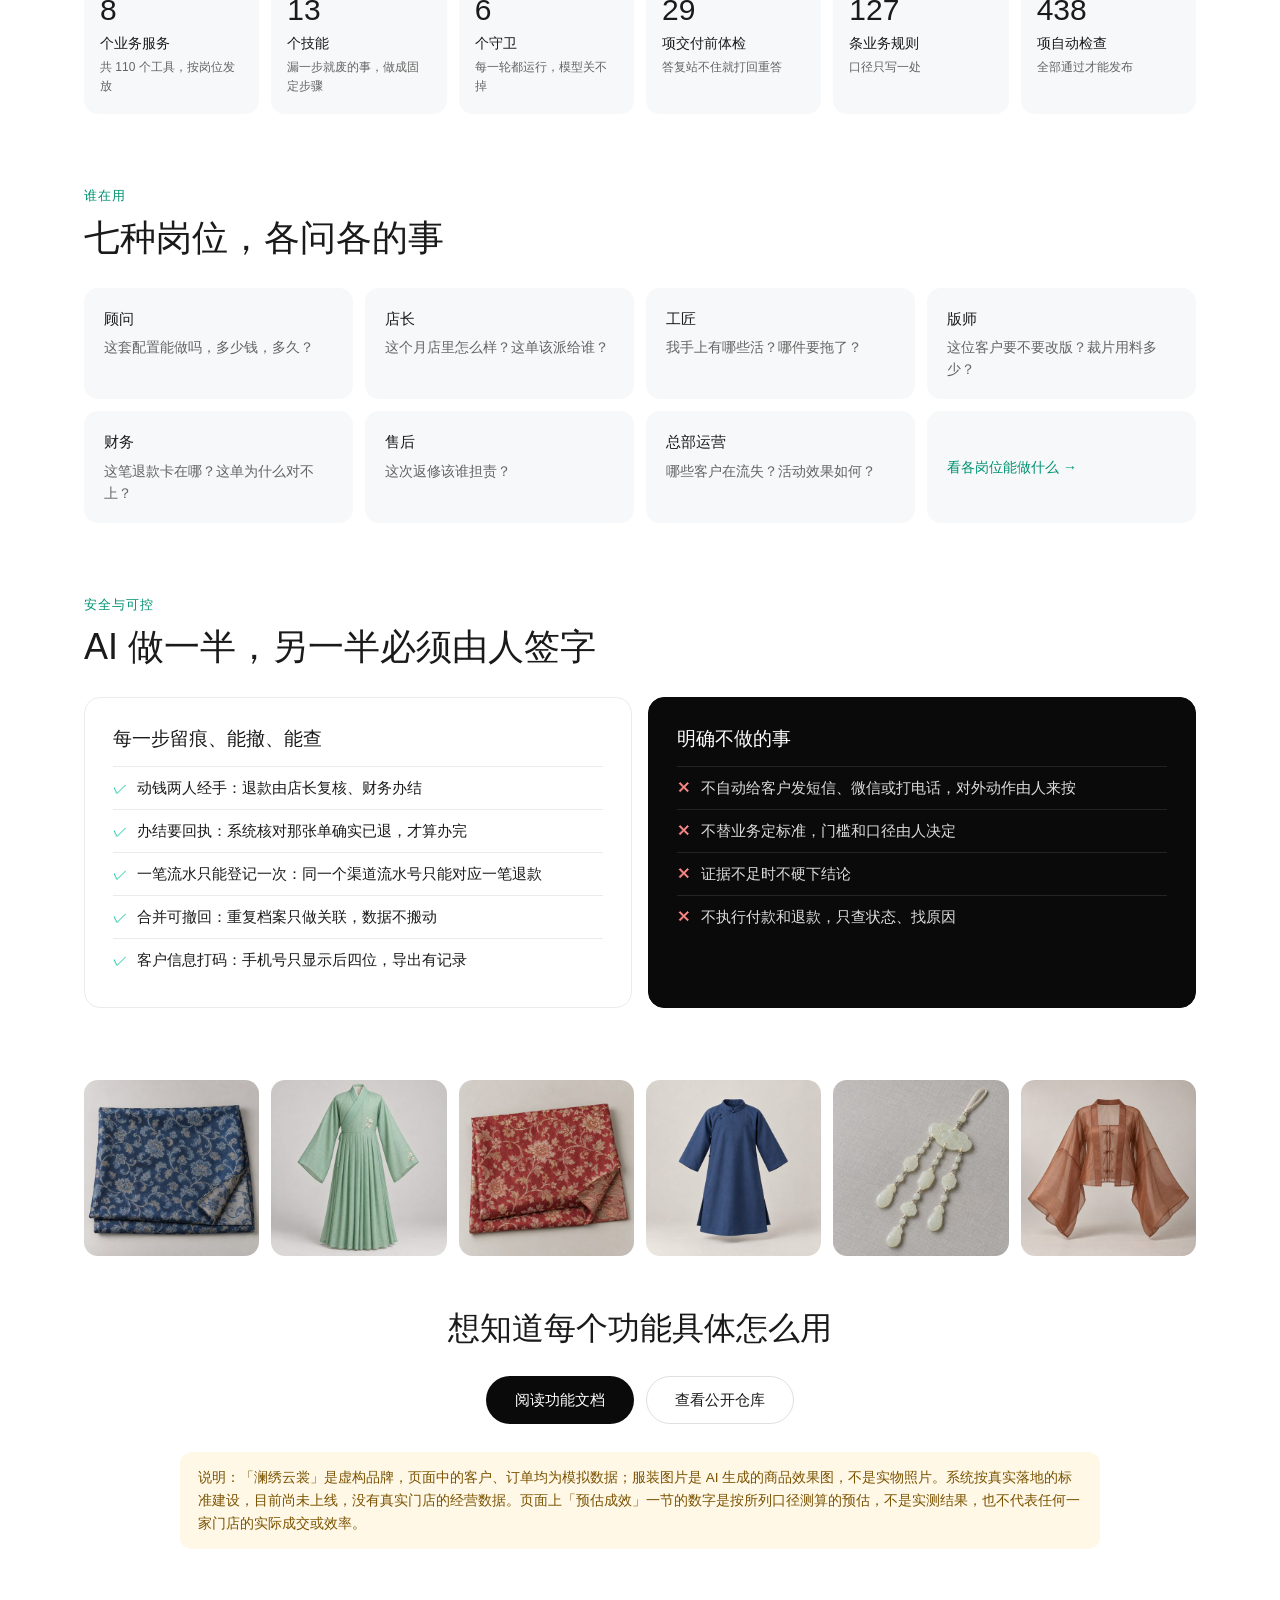
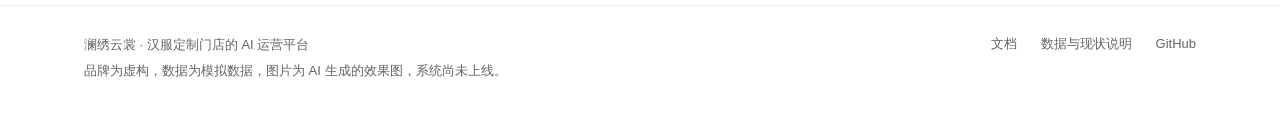
==== commit 75a47f8e: "预估成效补上 30 万搭建投入的构成 用户要看这笔一次性投入花在哪。按工作量拆成六块， 并说明门店增加时哪些不用重做。  Co-Authored-By: Claude Fable 5.2 <norep" ====
--- a/index.html
+++ b/index.html
@@ -179,6 +179,12 @@
           <li>收益一侧：新顾问靠面料学堂更快上手、差评和超时减少带来的复购，这两项没有估数。</li>
         </ul>
       </div>
+    </div>
+    <div class="roi-build">
+      <h3>30 万元搭建投入的构成</h3>
+      <p>一次性投入，按工作量测算。最大的两块是把业务接进来的工具开发，和把规矩定清楚的口径梳理，合计占一半。</p>
+      <div class="bar" role="img" aria-label="搭建投入的构成比例"><i style="width:30%;background:#00a583" title="业务服务与工具开发 30%"></i><i style="width:20%;background:#1fb797" title="需求梳理与业务口径 20%"></i><i style="width:15%;background:#4cc7ad" title="智能体治理 15%"></i><i style="width:15%;background:#7bd6c2" title="评测与自动检查 15%"></i><i style="width:10%;background:#a8e4d7" title="页面与后台 10%"></i><i style="width:10%;background:#d0f1ea" title="部署、数据接入与培训 10%"></i></div>
+      <div class="its"><div class="it"><i style="background:#00a583"></i><div><b>业务服务与工具开发</b><span>8 个业务服务、110 个工具，对接业务库</span></div><em>30%</em><em>9 万元</em></div><div class="it"><i style="background:#1fb797"></i><div><b>需求梳理与业务口径</b><span>走通定制单全程，定下 127 条规则和 59 个口径模块</span></div><em>20%</em><em>6 万元</em></div><div class="it"><i style="background:#4cc7ad"></i><div><b>智能体治理</b><span>技能、守卫、四层闸和按岗位的权限</span></div><em>15%</em><em>4.5 万元</em></div><div class="it"><i style="background:#7bd6c2"></i><div><b>评测与自动检查</b><span>评测题集和 438 项自动检查</span></div><em>15%</em><em>4.5 万元</em></div><div class="it"><i style="background:#a8e4d7"></i><div><b>页面与后台</b><span>工作台各页面、管理后台、AI 管理后台</span></div><em>10%</em><em>3 万元</em></div><div class="it"><i style="background:#d0f1ea"></i><div><b>部署、数据接入与培训</b><span>上线部署、历史数据导入、员工培训</span></div><em>10%</em><em>3 万元</em></div></div>
     </div>
     <p class="fine">测算口径：三家门店加总部，每月营业 26 天。运行成本按模型调用每月约 1,900 元、服务器与维护每月约 3,000 元估算；一次性搭建投入按 30 万元计。要把预估变成实测，需要在试点时记录各环节用前用后的耗时、草稿被改判的比例、出错的次数和方案成交率。<a class="more" style="margin:0 0 0 6px" href="docs.html#roi">看算法说明 →</a></p>
   </div>
--- a/style.css
+++ b/style.css
@@ -268,6 +268,20 @@
 .roi-notes p, .roi-notes li { font-size: 14px; line-height: 24px; color: var(--text-2); }
 .roi-notes p { margin: 8px 0 0; }
 .roi-notes ul { margin: 8px 0 0; padding-left: 18px; }
+.roi-build { margin-top: 16px; padding: 24px; border-radius: var(--r-card); background: var(--sunken); }
+.roi-build h3 { margin: 0; font-size: 17px; font-weight: 500; }
+.roi-build p { margin: 8px 0 0; font-size: 14px; line-height: 24px; color: var(--text-2); }
+.roi-build .bar { display: flex; height: 14px; margin-top: 16px; border-radius: 7px; overflow: hidden; }
+.roi-build .bar i { display: block; height: 100%; }
+.roi-build .its { display: grid; grid-template-columns: repeat(2, minmax(0, 1fr)); gap: 4px 32px; margin-top: 16px; }
+.roi-build .it { display: flex; align-items: flex-start; gap: 10px; padding: 10px 0; border-top: 1px solid var(--border); font-size: 14px; }
+.roi-build .it > i { flex: none; width: 10px; height: 10px; margin-top: 7px; border-radius: 3px; }
+.roi-build .it > div { flex: 1; min-width: 0; }
+.roi-build .it b { display: block; font-weight: 500; }
+.roi-build .it span { font-size: 13px; color: var(--text-3); line-height: 20px; }
+.roi-build .it em { flex: none; font-style: normal; color: var(--text-2); white-space: nowrap; }
+.roi-build .it em:last-child { width: 62px; text-align: right; color: var(--brand-deep); }
+@media (max-width: 960px) { .roi-build .its { grid-template-columns: minmax(0, 1fr); } }
 @media (max-width: 960px) { .roi-stats { grid-template-columns: repeat(2, 1fr); } .roi-notes { grid-template-columns: minmax(0, 1fr); } }
 @media (max-width: 520px) { .roi-stats { grid-template-columns: minmax(0, 1fr); } }
 
